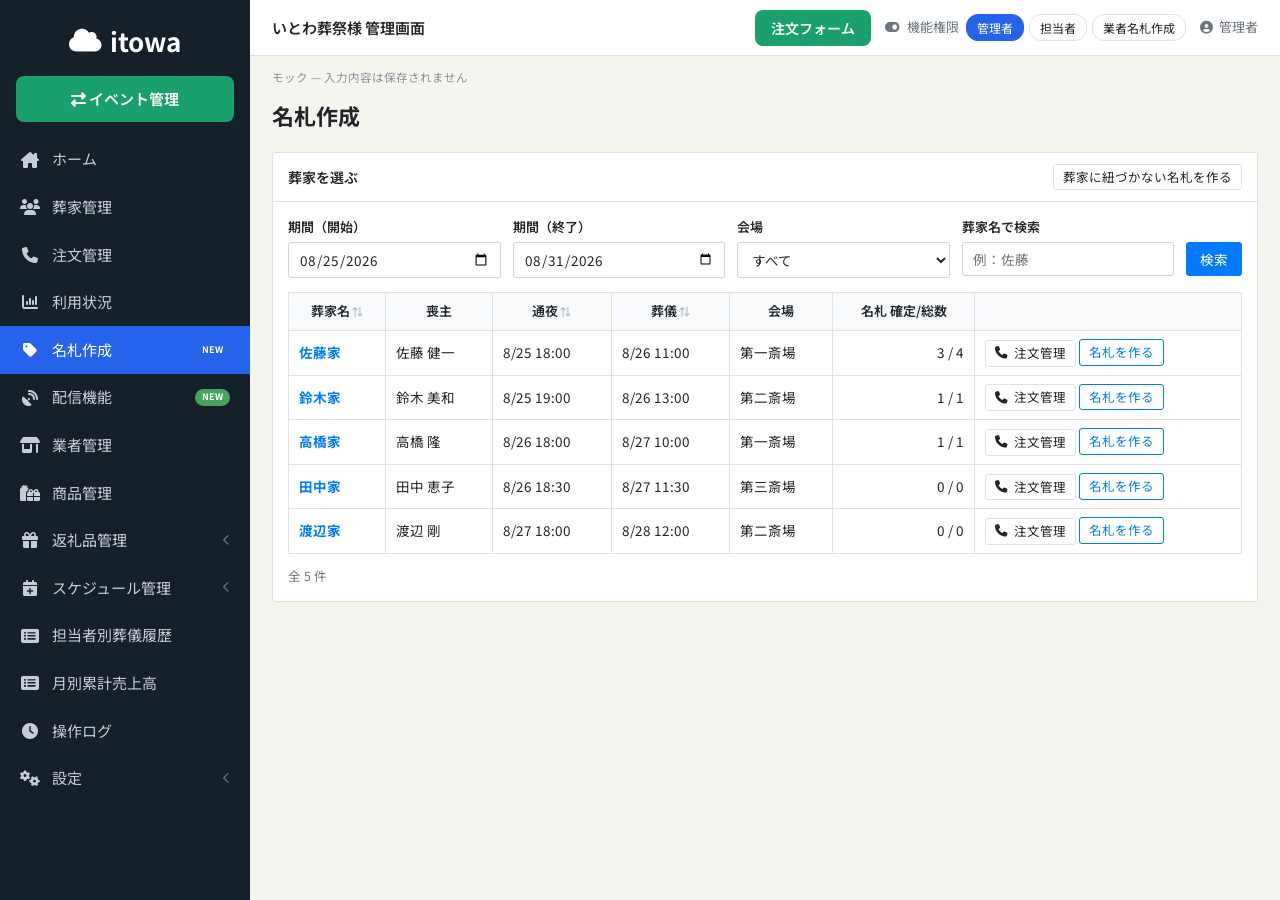
==== name-tag.html @ ecf149ed "Add files via upload" ====
<!DOCTYPE html>
<meta charset="utf-8">
<meta name="viewport" content="width=device-width, initial-scale=1">
<title>名札作成メニュー モック</title>
<link href="https://cdnjs.cloudflare.com/ajax/libs/font-awesome/6.5.1/css/all.min.css" rel="stylesheet">
<link href="https://fonts.googleapis.com/css2?family=Noto+Sans+JP:wght@400;500;700&family=Yuji+Syuku&display=swap" rel="stylesheet">
<style>
:root{--primary:#007bff;--success:#28a745;--danger:#dc3545;--warning:#ffc107;--info:#17a2b8;
 --secondary:#6c757d;--sidebar:#16202b;--sidebar-hover:#1c2836;--sidebar-active:#2563eb;
 --green:#1aa06d;--body-bg:#f6f4ef;
 --border:#dee2e6;--muted:#6c757d;--text:#212529}
*{box-sizing:border-box} html,body{margin:0;padding:0}
body{background:var(--body-bg);color:var(--text);font-size:14px;line-height:1.6;
 font-family:"Noto Sans JP","Hiragino Sans",system-ui,sans-serif;
 -webkit-font-smoothing:antialiased}
a{color:var(--primary);text-decoration:none} a:hover{text-decoration:underline}

#sidebar{position:fixed;left:0;top:0;bottom:0;width:250px;background:var(--sidebar);color:#c7cdd6;overflow-y:auto;z-index:30}
#sidebar .brand{display:flex;align-items:center;justify-content:center;gap:8px;color:#fff;font-size:26px;font-weight:700;padding:20px 0 14px}
#sidebar .evt{margin:0 16px 14px;background:var(--green);color:#fff;border-radius:8px;text-align:center;padding:11px 0;font-weight:600;font-size:15px}
#sidebar ul{list-style:none;margin:0;padding:0 0 24px}
#sidebar li>a{display:flex;align-items:center;gap:12px;padding:11px 20px;font-size:15px;cursor:pointer;color:#c7cdd6;text-decoration:none}
#sidebar li>a:hover{background:var(--sidebar-hover);color:#fff;text-decoration:none}
#sidebar li.active>a{background:var(--sidebar-active);color:#fff}
#sidebar .ico{width:20px;text-align:center;font-size:16px}
#sidebar .chev{margin-left:auto;opacity:.45;font-size:11px}
#sidebar .tag{margin-left:auto;font-size:9px;font-weight:700;background:#2563eb;color:#fff;border-radius:10px;padding:1px 7px}
#header{position:fixed;left:250px;right:0;top:0;height:56px;background:#fff;border-bottom:1px solid var(--border);
 display:flex;align-items:center;padding:0 22px;gap:14px;z-index:29}
#header .co{font-weight:600;font-size:15px} #header .spacer{flex:1 1 auto}
#header .btn-form{background:var(--green);color:#fff;border:none;border-radius:8px;padding:8px 16px;
 font-size:14px;font-weight:600;cursor:pointer;font-family:inherit}
#header .role{display:flex;align-items:center;gap:7px;font-size:13px;color:var(--muted)}
#header .pchip{font-size:12px;padding:3px 10px;border:1px solid var(--border);border-radius:12px;
 background:#fff;cursor:pointer;color:var(--text)}
#header .pchip.on{background:var(--sidebar-active);border-color:var(--sidebar-active);color:#fff}
#header .user{font-size:13px;color:var(--muted);display:flex;align-items:center;gap:6px}
#content-main{margin-left:250px;padding:76px 22px 60px}
h1.page{font-size:22px;font-weight:700;margin:0 0 18px}

.card{background:#fff;border:1px solid var(--border);border-radius:3px;margin-bottom:18px}
.card-header{padding:11px 15px;border-bottom:1px solid var(--border);font-weight:600;font-size:14px;display:flex;align-items:center;gap:10px}
.card-header .spacer,.card-footer .spacer,.toolbar .spacer{flex:1 1 auto}
.card-body{padding:15px} .card-footer{padding:11px 15px;border-top:1px solid var(--border);background:#fbfbfb;display:flex;align-items:center;gap:8px}
.btn{display:inline-flex;align-items:center;gap:6px;font-family:inherit;font-size:13.5px;padding:6px 13px;
 border:1px solid transparent;border-radius:3px;cursor:pointer;line-height:1.5;background:#fff;transition:.12s}
.btn:focus-visible{outline:2px solid #80bdff;outline-offset:1px}
.btn-primary{background:var(--primary);border-color:var(--primary);color:#fff}.btn-primary:hover{background:#0069d9}
.btn-success{background:var(--success);border-color:var(--success);color:#fff}.btn-success:hover{background:#218838}
.btn-secondary{background:var(--secondary);border-color:var(--secondary);color:#fff}
.btn-outline{background:#fff;border-color:var(--border);color:var(--text)}.btn-outline:hover{background:#f1f3f5}
.btn-outline-primary{background:#fff;border-color:var(--primary);color:var(--primary)}
.btn-outline-primary:hover{background:var(--primary);color:#fff}
.btn-sm{font-size:12.5px;padding:3px 9px} .btn:disabled{opacity:.5;cursor:not-allowed}
.form-group{margin-bottom:14px} .form-group>label{display:block;font-size:13px;font-weight:600;margin-bottom:4px}
.form-control,.custom-select{width:100%;font-family:inherit;font-size:13.5px;padding:6px 10px;border:1px solid #ced4da;border-radius:3px;background:#fff;color:var(--text)}
.form-control:focus,.custom-select:focus{outline:none;border-color:#80bdff;box-shadow:0 0 0 2px rgba(0,123,255,.18)}
.form-row{display:flex;gap:12px;flex-wrap:wrap}.form-row>*{flex:1 1 160px;min-width:0}
.help{font-size:12px;color:var(--muted);margin-top:3px}
table.table{width:100%;border-collapse:collapse;font-size:13.5px;background:#fff}
table.table th,table.table td{padding:8px 10px;border:1px solid var(--border);vertical-align:middle}
table.table thead th{background:#f8f9fa;font-weight:600;white-space:nowrap;font-size:13px}
table.table tbody tr:hover{background:#f8fbff} table.table td.num{text-align:right;font-variant-numeric:tabular-nums}
.sortable{cursor:pointer;user-select:none}.sortable::after{content:" ⇅";color:#adb5bd;font-size:11px}
.badge{display:inline-block;font-size:11.5px;padding:2px 7px;border-radius:3px;font-weight:600;white-space:nowrap}
.b-primary{background:#cfe2ff;color:#084298}.b-success{background:#d4edda;color:#155724}
.b-secondary{background:#e2e3e5;color:#41464b}.b-warning{background:#fff3cd;color:#856404}
.b-info{background:#d1ecf1;color:#0c5460}
.alert{padding:10px 14px;border-radius:3px;font-size:13.5px;margin-bottom:14px}
.alert-info{background:#d1ecf1;border:1px solid #bee5eb;color:#0c5460}
.alert-warn{background:#fff3cd;border:1px solid #ffeeba;color:#856404}
.empty{padding:44px 20px;text-align:center;color:var(--muted);font-size:13.5px}
.toolbar{display:flex;align-items:center;gap:8px;flex-wrap:wrap;margin-top:12px}
.muted{color:var(--muted)}.small{font-size:12.5px}.nowrap{white-space:nowrap}
.tiles{display:flex;gap:14px;flex-wrap:wrap;margin-bottom:18px}
.tile{flex:1 1 170px;background:#fff;border:1px solid var(--border);border-radius:3px;padding:14px 16px}
.tile .k{font-size:12px;color:var(--muted)}
.tile .v{font-size:26px;font-weight:600;font-variant-numeric:tabular-nums;line-height:1.3}
.tile .v small{font-size:13px;font-weight:400;color:var(--muted);margin-left:3px}
.tile.accent{border-left:3px solid var(--primary)}
.tabs{display:flex;gap:2px;border-bottom:1px solid var(--border);margin-bottom:16px}
.tabs button{font-family:inherit;font-size:13.5px;padding:8px 16px;border:1px solid transparent;border-bottom:none;
 background:none;cursor:pointer;color:var(--primary);border-radius:3px 3px 0 0}
.tabs button:hover{background:#eef1f4}
.tabs button.on{background:#fff;border-color:var(--border);color:var(--text);font-weight:600;margin-bottom:-1px;border-bottom:1px solid #fff}
.stepper{display:flex;gap:4px;margin-bottom:18px;flex-wrap:wrap}
.stepper .st{flex:1 1 130px;padding:8px 10px;background:#fff;border:1px solid var(--border);border-radius:3px;
 font-size:12.5px;color:var(--muted);display:flex;align-items:center;gap:7px}
.stepper .st .n{width:20px;height:20px;border-radius:50%;background:#e9ecef;color:var(--muted);
 display:flex;align-items:center;justify-content:center;font-size:11.5px;font-weight:600;flex:0 0 auto}
.stepper .st.on{border-color:var(--primary);color:var(--text);font-weight:600}
.stepper .st.on .n{background:var(--primary);color:#fff}
.stepper .st.done .n{background:var(--success);color:#fff}
.pgrid{display:grid;grid-template-columns:repeat(auto-fill,minmax(180px,1fr));gap:12px}
.pcard{border:1px solid var(--border);border-radius:3px;background:#fff;overflow:hidden;display:flex;flex-direction:column}
.pcard .thumb{height:92px;background:linear-gradient(135deg,#eef1f4,#e2e6ea);display:flex;align-items:center;justify-content:center;color:#adb5bd;font-size:12px}
.pcard .pb{padding:9px 11px;flex:1 1 auto;display:flex;flex-direction:column;gap:4px}
.pcard .nm{font-size:13.5px;font-weight:600;line-height:1.4}
.pcard .pr{font-size:13px;color:var(--muted);font-variant-numeric:tabular-nums}
.pcard .act{padding:0 11px 11px;display:flex;align-items:center;gap:6px}
.qty{width:58px;text-align:center;font-family:inherit;font-size:13px;padding:4px 6px;border:1px solid #ced4da;border-radius:3px}
.pills{display:flex;gap:6px;flex-wrap:wrap;margin-bottom:13px}
.pill{font-family:inherit;font-size:12.5px;padding:4px 12px;border:1px solid var(--border);background:#fff;border-radius:14px;cursor:pointer}
.pill.on{background:var(--primary);border-color:var(--primary);color:#fff}
.split{display:flex;gap:18px;align-items:flex-start;flex-wrap:wrap}
.split .l{flex:1 1 420px;min-width:320px} .split .r{flex:0 0 300px;position:sticky;top:76px}
@media(max-width:940px){.split .r{position:static;flex:1 1 100%}}

/* ===== 名札（注文管理モックから移植） ===== */
.fuda{background:#EDE2CE;border:1px solid #C9B896;display:flex;flex-direction:column;align-items:center;
 font-family:"Yuji Syuku","Yu Mincho","Hiragino Mincho ProN","Noto Serif JP",serif;flex-shrink:0;position:relative;
 background-image:repeating-linear-gradient(90deg,rgba(160,130,90,.10) 0 1px,rgba(160,130,90,0) 1px 5px,
 rgba(160,130,90,.05) 5px 6px,rgba(160,130,90,0) 6px 13px);box-shadow:0 2px 8px rgba(0,0,0,.12)}
.fuda-hd{display:flex;color:#1a1a1a}
.fuda-body{display:flex;flex-direction:column;align-items:center;justify-content:flex-start;flex:1;color:#1a1a1a}
.fuda-row{display:flex;flex-direction:row-reverse;align-items:flex-start;justify-content:center}
.fuda-col{display:flex;flex-direction:column;align-items:center}
.fuda-col.bump{outline:1.5px solid var(--danger);outline-offset:2px}
.fuda-area{position:absolute;outline:1px dashed rgba(0,123,255,.4);pointer-events:none}
.fuda-ft{position:absolute;left:0;width:100%;text-align:center;color:#6b5b45}

.lblock{border:1px solid var(--border);border-left:4px solid var(--primary);border-radius:3px;margin-bottom:10px;background:#fff}
.lblock .lh{padding:9px 12px;border-bottom:1px solid var(--border);display:flex;align-items:center;gap:9px;font-weight:600;font-size:13.5px}
.subbox{border:1px solid #eef0f3;border-radius:3px;padding:9px;margin-bottom:9px;background:#fcfcfd}
.subbox .cap{font-size:11px;color:var(--muted);margin-bottom:5px}
.chips{display:flex;gap:5px;flex-wrap:wrap;margin-bottom:7px}
.chip{font-family:inherit;font-size:12px;padding:2px 9px;border:1px solid var(--border);background:#f8f9fa;border-radius:12px;cursor:pointer}
.chip:hover{background:#e9ecef} .chip.on{background:var(--primary);border-color:var(--primary);color:#fff}
.cbline{font-size:12.5px;display:flex;gap:6px;align-items:center;margin-bottom:7px;cursor:pointer}
.fld{margin-bottom:7px} .fld>label{display:block;font-size:12px;font-weight:600;color:#374151;margin-bottom:3px}
.pvline{background:#f8f9fa;border:1px solid var(--border);border-radius:3px;padding:7px 10px;font-size:12.5px;margin-top:6px}

.tune{border:1px solid var(--border);border-radius:3px;background:#fff;margin-top:12px}
.tune .th{padding:9px 13px;border-bottom:1px solid var(--border);font-weight:600;font-size:13.5px;display:flex;align-items:center;gap:9px}
.tune .tb{padding:12px 13px}
.slrow{margin-bottom:11px}
.slh{display:flex;align-items:baseline;gap:8px;font-size:12.5px;margin-bottom:2px}
.slh .kk{font-size:11px;background:#e9ecef;color:var(--muted);padding:1px 6px;border-radius:2px;flex:0 0 auto}
.slh .lab{flex:1 1 auto;overflow:hidden;text-overflow:ellipsis;white-space:nowrap}
.slh .mm{font-variant-numeric:tabular-nums;color:var(--muted);font-size:12px;flex:0 0 auto}
.slh .val{background:#cfe2ff;color:#084298;padding:1px 7px;border-radius:2px;font-size:12px;min-width:32px;
 text-align:center;font-variant-numeric:tabular-nums;flex:0 0 auto}
.slh .val.z{background:#e9ecef;color:var(--muted)}
input[type=range]{width:100%;accent-color:var(--primary);margin:0}
.flist{border:1px solid var(--border);border-radius:3px}
.frow{display:flex;align-items:center;gap:11px;padding:10px 13px;border-bottom:1px solid var(--border);font-size:13.5px}
.frow:last-child{border-bottom:none}
.frow .fn{flex:1 1 auto;min-width:0;overflow:hidden;text-overflow:ellipsis;white-space:nowrap}
.frow .mono{font-family:monospace;font-size:12.5px}
.drop{border:2px dashed #ced4da;border-radius:4px;padding:30px 20px;text-align:center;background:#fafbfc;color:var(--muted);font-size:13.5px}
.bar{height:7px;background:#e9ecef;border-radius:4px;overflow:hidden;display:flex}.bar i{display:block;height:100%}

/* ===== 外字検索モーダル ===== */
#modal{position:fixed;inset:0;background:rgba(0,0,0,.45);z-index:60;display:none;align-items:flex-start;justify-content:center;padding:40px 16px;overflow-y:auto}
#modal.on{display:flex}
.mbox{background:#fff;border-radius:4px;width:100%;max-width:760px;box-shadow:0 6px 30px rgba(0,0,0,.3)}
.mhead{padding:13px 16px;border-bottom:1px solid var(--border);display:flex;align-items:center;gap:10px;font-weight:600}
.mbody{padding:16px} .mfoot{padding:12px 16px;border-top:1px solid var(--border);background:#fbfbfb;display:flex;gap:8px;align-items:center}
.gsteps{display:flex;gap:4px;margin-bottom:16px}
.gsteps div{flex:1;padding:6px 9px;border:1px solid var(--border);border-radius:3px;font-size:12px;color:var(--muted);text-align:center}
.gsteps div.on{border-color:var(--primary);color:var(--text);font-weight:600;background:#f0f7ff}
.parents{display:flex;gap:7px;flex-wrap:wrap;margin-top:9px}
.pbtn{font-family:"游明朝","Yu Mincho",serif;font-size:24px;width:52px;height:52px;border:1px solid var(--border);
 background:#fff;border-radius:3px;cursor:pointer;line-height:1}
.pbtn:hover{border-color:var(--primary);background:#f0f7ff}
.ggrid{display:grid;grid-template-columns:repeat(auto-fill,minmax(140px,1fr));gap:10px}
.gcard{border:1px solid var(--border);border-radius:3px;background:#fff;cursor:pointer;overflow:hidden;text-align:center}
.gcard:hover{border-color:var(--primary)} .gcard.on{border-color:var(--primary);box-shadow:0 0 0 2px rgba(0,123,255,.25)}
.gcard .gg{font-family:"游明朝","Yu Mincho","Hiragino Mincho ProN",serif;font-size:52px;line-height:1;
 padding:16px 0 10px;color:#1a1a1a;background:#fcfbf8}
.gcard .ph{display:inline-flex;align-items:center;justify-content:center;width:56px;height:56px;margin:14px 0 8px;
 border:1px dashed #adb5bd;border-radius:3px;color:#adb5bd;font-size:10px;font-family:monospace}
.gcard .gm{font-family:monospace;font-size:11px;color:var(--muted);padding:0 6px 4px}
.gcard .gs{padding:0 6px 9px}
.gcard .gn{font-size:11px;color:var(--muted);padding:0 6px 8px;line-height:1.4}
.cmp{display:flex;gap:16px;align-items:center;flex-wrap:wrap}
.cmp .box{border:1px solid var(--border);border-radius:3px;padding:12px 16px;text-align:center;min-width:120px}
.cmp .box .lb{font-size:11px;color:var(--muted);margin-bottom:5px}
.cmp .box .g{font-size:46px;line-height:1;font-family:"游明朝","Yu Mincho",serif}
.cmp .box .g.kai{font-family:"Yuji Syuku","游明朝",serif}
.cmp .arw{color:var(--muted);font-size:20px}
</style>

<div id="sidebar">
  <div class="brand"><i class="fas fa-cloud"></i> itowa</div>
  <div class="evt"><i class="fas fa-exchange-alt me-1"></i> イベント管理</div>
  <ul id="menu"></ul>
</div>

<div id="header">
  <span class="co">いとわ葬祭様 管理画面</span>
  <span class="spacer"></span>
  <button class="btn-form" onclick="alert('注文フォーム：故人名の検索ページへ遷移します。')">注文フォーム</button>
  <span class="role"><i class="fas fa-toggle-on"></i> 機能権限
    <span id="permBar" style="display:flex;gap:5px"></span></span>
  <span class="user"><i class="fas fa-user-circle"></i> <span id="hdUser">管理者</span></span>
</div>

<div id="content-main">
  <div style="font-size:11.5px;color:#8a8f97;margin:-8px 0 12px">モック — 入力内容は保存されません</div>
  <div id="content"></div></div>

<div id="modal"><div class="mbox" id="mbox"></div></div>

<script>
/* ============ マスタ ============ */
/* 上限サイズは名札フォーマットごと・フィールドごとに持つ（mm）。
   F1 は 2026-08-25 に比較ツールで確定した値。F2/F3 は F1 からの縦横比按分（仮）。 */
const FORMATS={
 F1:{id:'F1',name:'供花札 大',hd:'御供',call:'50×20',W:195,H:495,top:38,bottom:26,side:18,
     maxNames:8,maxCorps:3,ft:'サンプル葬祭',
     cap:{na:70,co:34,ti:26,cn:62,rel:14,hd:27}, lh:1.15, sx:1.00, valign:'top'},
 F2:{id:'F2',name:'供花札 中',hd:'御供',call:'45×15',W:150,H:445,top:34,bottom:22,side:15,
     maxNames:6,maxCorps:2,ft:'サンプル葬祭',
     cap:{na:63,co:31,ti:23,cn:56,rel:13,hd:24}, lh:1.15, sx:1.00, valign:'top'},
 F3:{id:'F3',name:'供物札',  hd:'御供物',call:'39×13',W:130,H:385,top:30,bottom:20,side:13,
     maxNames:6,maxCorps:2,ft:'',
     cap:{na:54,co:26,ti:20,cn:48,rel:11,hd:21}, lh:1.15, sx:1.00, valign:'top'},
};
/* 出荷時の既定値。設定画面から戻せるように控えておく */
const FORMAT_DEFAULTS=JSON.parse(JSON.stringify(FORMATS));

const ITEMS=[
 {id:'I1',name:'供花 スタンド一段',cat:'供花・供物',price:16500,fmt:'F1'},
 {id:'I2',name:'供花 スタンド二段',cat:'供花・供物',price:27500,fmt:'F1'},
 {id:'I3',name:'籠花 大',cat:'供花・供物',price:13200,fmt:'F2'},
 {id:'I4',name:'籠花 小',cat:'供花・供物',price:8800,fmt:'F2'},
 {id:'I5',name:'果物籠',cat:'供花・供物',price:11000,fmt:'F3'},
 {id:'I6',name:'線香セット',cat:'供花・供物',price:5500,fmt:'F3'},
 {id:'I7',name:'弔電',cat:'弔電',price:2200,fmt:null},
];
/* --- 注文管理モックから移植した定数 --- */
const CORP_TYPES=['株式会社','有限会社','合資会社','合名会社','（記載なし）'];
const QUICK=['子供一同','孫一同','親族一同','兄弟一同','姉妹一同','友人一同','家一同'];
const CORP_QUICK=['有志一同','社員一同','部一同','一同'];
const TITLE_QUICK=['代表取締役社長','代表取締役','会長','社長','専務取締役','常務取締役','取締役','執行役員','代表'];
/* カウント対象外の定型語（R4で確定） */
const EXCLUDE=['子供一同','孫一同','親族一同','兄弟一同','姉妹一同','友人一同'];
const GAIJI=['髙','﨑','栁','德','濵','邉','邊','齋','𠮷'];

/* 親字 → 子（異体字）の一覧。MJ縮退マップの逆引きで機械生成できる想定。
   in:1 = 楷書MCBK1（Adobe-Japan1-3）に収録済み → 生成不要
   in:0 = 未収録 → IPAmjの字形を参照してAIが楷書で生成
   ph:1 = このモックでは字形を表示できないもの（実画面ではIPAmjの字形画像が入る） */
const GAIJI_TREE={
 '高':[{c:'高',mj:'MJ028903',in:1,n:'標準字体'},
      {c:'髙',mj:'MJ028927',in:1,n:'はしごだか'},
      {c:'',mj:'MJ028931',in:0,ph:1,n:'口の下が長い形'}],
 '崎':[{c:'崎',mj:'MJ008967',in:1,n:'標準字体'},
      {c:'﨑',mj:'MJ008969',in:1,n:'たつさき'},
      {c:'嵜',mj:'MJ008971',in:1,n:'山が上'},
      {c:'',mj:'MJ008973',in:0,ph:1,n:'大が立の形'}],
 '辺':[{c:'辺',mj:'MJ025760',in:1,n:'標準字体'},
      {c:'邊',mj:'MJ039469',in:1,n:'旧字'},
      {c:'邉',mj:'MJ039472',in:1,n:'旧字（異体）'},
      {c:'',mj:'MJ039475',in:0,ph:1,n:'鼻の下が方'},
      {c:'',mj:'MJ039481',in:0,ph:1,n:'自の下が刀'},
      {c:'',mj:'MJ039488',in:0,ph:1,n:'点の有無違い'}],
 '柳':[{c:'柳',mj:'MJ014806',in:1,n:'標準字体'},
      {c:'栁',mj:'MJ014809',in:1,n:'卯が異体'},
      {c:'桺',mj:'MJ014811',in:0,n:'木へん異体'}],
 '徳':[{c:'徳',mj:'MJ011176',in:1,n:'標準字体'},
      {c:'德',mj:'MJ011179',in:1,n:'旧字（心の上に一）'}],
 '浜':[{c:'浜',mj:'MJ016885',in:1,n:'標準字体'},
      {c:'濱',mj:'MJ016889',in:1,n:'旧字'},
      {c:'濵',mj:'MJ016891',in:1,n:'旧字（異体）'}],
 '斉':[{c:'斉',mj:'MJ010045',in:1,n:'標準字体'},
      {c:'齊',mj:'MJ061105',in:1,n:'旧字'},
      {c:'齋',mj:'MJ061107',in:1,n:'いつきのさい'},
      {c:'斎',mj:'MJ010047',in:1,n:'常用字体'}],
 '吉':[{c:'吉',mj:'MJ006177',in:1,n:'標準字体'},
      {c:'𠮷',mj:'MJ006180',in:0,n:'つちよし'}],
};
const PARENT_SAMPLES=Object.keys(GAIJI_TREE);


const FUNERALS=[
 {id:'f1',name:'佐藤家',tsuya:'8/25 18:00',sogi:'8/26 11:00',hall:'第一斎場',moshu:'佐藤 健一'},
 {id:'f2',name:'鈴木家',tsuya:'8/25 19:00',sogi:'8/26 13:00',hall:'第二斎場',moshu:'鈴木 美和'},
 {id:'f3',name:'高橋家',tsuya:'8/26 18:00',sogi:'8/27 10:00',hall:'第一斎場',moshu:'高橋 隆'},
 {id:'f4',name:'田中家',tsuya:'8/26 18:30',sogi:'8/27 11:30',hall:'第三斎場',moshu:'田中 恵子'},
 {id:'f5',name:'渡辺家',tsuya:'8/27 18:00',sogi:'8/28 12:00',hall:'第二斎場',moshu:'渡辺 剛'},
];

/* ============ 名札モデル（移植） ============ */
let LID=0;
function emptyLabel(){return{kind:'individual',withRelation:false,
 names:[{relation:'',name:'',isCouple:false}],
 corps:[{type:'株式会社',company:'',title:'代表取締役',name:''}],note:''};}
const mkLabel=o=>Object.assign({id:'L'+(++LID),funeralId:null,formatId:'F1',itemName:'',
 status:'draft',src:'manual',adj:{}}, emptyLabel(), o);

let LABELS=[
 mkLabel({funeralId:'f1',formatId:'F1',itemName:'供花 スタンド一段',kind:'corporate',status:'fixed',src:'web',
   corps:[{type:'株式会社',company:'サンプル商事',title:'代表取締役',name:'青木 一郎'}]}),
 mkLabel({funeralId:'f1',formatId:'F1',itemName:'供花 スタンド一段',status:'fixed',src:'web',
   names:[{relation:'',name:'佐藤 一郎',isCouple:false},{relation:'',name:'佐藤 花子',isCouple:false}]}),
 mkLabel({funeralId:'f1',formatId:'F2',itemName:'籠花 大',status:'fixed',src:'order',
   names:[{relation:'',name:'子供一同',isCouple:false}]}),
 mkLabel({funeralId:'f1',formatId:'F3',itemName:'果物籠',kind:'corporate',status:'draft',src:'manual',
   corps:[{type:'株式会社',company:'みどり建設',title:'取締役',name:'緑川 修'}]}),
 mkLabel({funeralId:'f2',formatId:'F1',itemName:'供花 スタンド二段',status:'fixed',src:'web',
   names:[{relation:'',name:'鈴木 太郎',isCouple:false}]}),
 mkLabel({funeralId:'f3',formatId:'F1',itemName:'供花 スタンド一段',status:'fixed',src:'order',
   names:[{relation:'',name:'孫一同',isCouple:false}]}),
];

/* ============ 共通 ============ */
const $=s=>document.querySelector(s);
const esc=x=>String(x??'').replace(/&/g,'&amp;').replace(/"/g,'&quot;').replace(/</g,'&lt;').replace(/>/g,'&gt;');
const fn=id=>FUNERALS.find(f=>f.id===id);
const fmt=id=>FORMATS[id];
const yen=n=>'¥'+n.toLocaleString();
const isVendor=()=>S.role==='vendor';
const clen=x=>Array.from(x||'').length;

/* --- 移植：姓の分割 --- */
function splitSurname(nm){const g=Array.from(nm);const i=g.findIndex(c=>c===' '||c==='　');
 if(i>0)return[i,g.slice(0,i).join(''),g.slice(i+1).join('')];return[0,'',nm];}

function labelFilled(l){return l.kind==='individual'
 ? l.names.some(n=>n.name.trim())
 : l.corps.some(c=>c.company.trim()||c.name.trim());}

function composeLabel(l){
 if(l.kind==='individual'){const p=[];l.names.forEach(n=>{if(n.name.trim())
   p.push((l.withRelation&&n.relation.trim()?n.relation.trim()+' ':'')+n.name.trim());});return p.join('／');}
 const p=[];l.corps.forEach(c=>{const t=c.type==='（記載なし）'?'':c.type;
  const s=[t+c.company.trim(),c.title.trim(),c.name.trim()].filter(Boolean).join(' ');if(s.trim())p.push(s);});
 return p.join('／');}

function labelTexts(l){
 if(l.kind==='individual')return l.names.map(n=>n.name.trim()).filter(Boolean);
 return l.corps.flatMap(c=>[c.company.trim(),c.name.trim()]).filter(Boolean);}
const isExcluded=l=>{const t=labelTexts(l);return t.length>0&&t.every(x=>EXCLUDE.includes(x));};
const countable=l=>l.status==='fixed'&&labelFilled(l)&&!isExcluded(l);
const SRC={web:['Web注文','b-primary'],order:['注文管理','b-info'],manual:['手動','b-secondary'],csv:['一括取込','b-warning']};

/* ============ 名札レンダリング（注文管理モックから移植 ＋ 行ごと微調整） ============ */
const LH=1.15;                 /* 既定。実際は各フォーマットの lh を使う */
const GIN=.16, GOUT=.46;       /* 列間（同じ差出人の中／連名どうし） */
const chars=t=>(t||'').replace(/\s/g,'').length;
/* 高さの計算用。空白は半分の高さを取るので 0.5 と数える（描画側と合わせる） */
const ulen=t=>[...(t||'')].reduce((a,c)=>a+(/\s/.test(c)?0.5:1),0);
const W=(l,k)=>1+0.05*(l.adj[k]||0);   /* 行ごとの相対比率 */

function buildSpecs(l){
 const C=fmt(l.formatId).cap;
 const specs=[];
 if(l.kind==='individual'){
  const es=[];
  l.names.forEach((n,i)=>{const nm=(n.name||'').trim();if(!nm)return;
   const r=n.isCouple?[0,'',nm]:splitSurname(nm);
   es.push({i,relation:l.withRelation?(n.relation||'').trim():'',slen:r[0],sur:r[1],giv:r[2]});});
  const ws=es.filter(e=>e.slen>0);
  const maxlen=ws.length?Math.max(...ws.map(e=>e.slen)):0;
  es.forEach(e=>{
   let head=e.sur,tail=e.giv,gap=0;
   if(e.slen>0)gap=0.5+(maxlen-e.slen);
   else if(maxlen>0){head='';gap=maxlen+0.5;}
   /* 比率は「氏名の上限」を1としたときの相対値。上限どうしの比がそのまま初期比率になる。 */
   const rn=1*W(l,'n'+e.i), rr=(C.rel/C.na)*W(l,'r'+e.i);
   const relu=l.withRelation?(e.relation?ulen(e.relation)*rr+0.3:rr+0.3):0;
   specs.push({t:'name',key:'n'+e.i,relation:e.relation,rr,head,gap,tail,rn,
     cap:C.na, capRel:C.rel,
     units:relu+(ulen(head)+gap+ulen(tail))*rn});
  });
 }else{
  l.corps.forEach((c,ci)=>{
   const type=c.type==='（記載なし）'?'':c.type;
   const org=(type+(c.company||'')).trim(), title=(c.title||'').trim(), name=(c.name||'').trim();
   if(!org&&!name)return;
   const ro=(C.co/C.cn)*W(l,'o'+ci), rt=(C.ti/C.cn)*W(l,'t'+ci), rn=1*W(l,'c'+ci);
   if(org)specs.push({t:'org',key:'o'+ci,text:org,ro,cap:C.co,units:ulen(org)*ro});
   if(name||title)specs.push({t:'cname',key:'c'+ci,tkey:'t'+ci,title,name,rt,rn,
     cap:C.cn,capTi:C.ti,units:(title?ulen(title)*rt+0.3:0)+ulen(name)*rn});
  });
 }
 return specs;
}

function fudaGeom(l){
 const M=fmt(l.formatId), C=M.cap, LHx=M.lh, SX=M.sx;
 const hdH=C.hd*chars(M.hd)*1.12;
 const bodyTop=M.top+hdH+M.H*0.025;
 /* 下部の表記がある場合は、その帯を本文領域から除く */
 const ftBand=M.ft?M.H*0.022*1.45:0;
 const bodyH=M.H-bodyTop-M.bottom-ftBand;
 const innerW=M.W-M.side*2;
 const specs=buildSpecs(l);
 let rows;
 if(!specs.length)rows=[];
 else if(l.kind==='individual'&&specs.length>4){const t=Math.ceil(specs.length/2);rows=[specs.slice(0,t),specs.slice(t)];}
 else rows=[specs];
 const numRows=Math.max(1,rows.length);
 const maxUnits=Math.max(1,...specs.map(s=>s.units));
 const maxCols=Math.max(1,...rows.map(r=>r.length));
 const fitH=bodyH*0.94/(numRows*maxUnits*LHx);
 const fitW=innerW/(maxCols*1.35*SX);
 /* 行ごとの上限。ある行が上限に達したら全体をそこで止める。 */
 const capK=Math.min(...specs.map(s=>{
   const w = s.t==='org'?s.ro : s.rn;
   return s.cap/(w||1);
 }),Infinity);
 const NF=Math.max(3,Math.min(fitH,fitW,capK||99));
 const usedH=numRows*maxUnits*NF*LHx+M.H*0.03*(numRows-1);
 const slack=Math.max(0,bodyH-usedH);
 const offset=M.valign==='middle'?slack/2:(M.valign==='optical'?slack*0.38:0);
 return{M,hdMM:C.hd,bodyTop,bodyH,innerW,specs,rows,NF,LH:LHx,SX,usedH,slack,offset,ftBand};
}

function fudaHtml(l,pxH,showArea,bump,opts){
 opts=opts||{};
 const g=fudaGeom(l),M=g.M;
 const MM=opts.unit==='mm';
 const SC=MM?1:pxH/M.H, NF=g.NF*SC, LHx=g.LH, SX=g.SX;
 const U=v=>(v*SC).toFixed(2)+(MM?'mm':'px');
 const PW=MM?M.W+'mm':(M.W*SC)+'px', PH=MM?M.H+'mm':pxH+'px';
 const plain=opts.plain
   ?'background:#fff;background-image:none;border:none;box-shadow:none;'
   :'';
 const area=(showArea&&!opts.plain)?`<div class="fuda-area" style="left:${U(M.side)};top:${U(M.top)};
   width:${U(M.W-M.side*2)};height:${U(M.H-M.top-M.bottom)}"></div>`:'';
 const ft=M.ft?`<div class="fuda-ft" style="bottom:${U(M.bottom+M.H*0.004)};font-size:${U(M.H*0.022)}">${esc(M.ft)}</div>`:'';
 const head=`<div class="fuda-hd" style="margin-top:${U(M.top)};font-size:${U(g.hdMM)};
   writing-mode:vertical-rl;text-orientation:upright;line-height:1.12">${esc(M.hd)}</div>`;
 const shell=inner=>`<div class="fuda" style="${plain}width:${PW};height:${PH}">${area}${head}
   <div class="fuda-body" style="margin-top:${U(M.H*0.025+g.offset)};gap:${U(M.H*0.03)}">${inner}</div>${ft}</div>`;
 if(!g.specs.length)return shell(`<div class="fuda-row"><div class="fuda-col"
   style="color:#a99b84;font-size:${U(M.W*0.07)};font-family:inherit">名義未入力</div></div>`);

 const gl=(t,size)=>Array.from(t||'').map(ch=>(ch===' '||ch==='　')
   ?`<span style="display:block;height:${U(size*0.5/SC)}"></span>`
   :`<span style="display:block;font-size:${U(size/SC)};line-height:${LHx};transform:scaleX(${SX})">${esc(ch)}</span>`).join('');
 const sp=v=>v>0?`<span style="display:block;height:${U(v/SC)}"></span>`:'';

 const col=s=>{
  const on=bump&&bump.has(s.key)?' bump':'';
  if(s.t==='org')return `<div class="fuda-col${on}">${gl(s.text,NF*s.ro)}</div>`;
  if(s.t==='cname'){let inner='';
   if(s.title)inner+=gl(s.title,NF*s.rt)+sp(NF*0.3);
   inner+=gl(s.name,NF*s.rn);
   const on2=bump&&(bump.has(s.key)||bump.has(s.tkey))?' bump':'';
   return `<div class="fuda-col${on2}">${inner}</div>`;}
  let inner='';
  if(l.kind==='individual'&&l.withRelation)
   inner+=s.relation?gl(s.relation,NF*s.rr)+sp(NF*0.3):sp(NF*s.rr*LHx+NF*0.3);
  if(s.head)inner+=gl(s.head,NF*s.rn);
  if(s.gapU>0)inner+=sp(s.gapU*NF*s.rn*LHx);
  inner+=gl(s.tail,NF*s.rn);
  return `<div class="fuda-col${on}">${inner}</div>`;
 };
 return shell(g.rows.map(r=>`<div class="fuda-row" style="gap:${U(M.W*0.06)}">${r.map(col).join('')}</div>`).join(''));
}

/* 印字領域に収まっているか（PoC の fit_report と同じ計算） */
function fitCheck(l){
 const g=fudaGeom(l),M=g.M;
 const end=g.bodyTop+g.offset+g.usedH, lim=M.H-M.bottom-g.ftBand;
 return {end,lim,ok:end<=lim+0.01,nf:g.NF,use:g.usedH/g.bodyH,slack:g.slack};
}

/* ============ 状態 ============ */
const S={screen:'s1',role:'manager',funeralId:null,cart:[],editId:null,standalone:null,
 csvStep:1,csvRows:[],csvEditId:0,tuneOpen:false,cat:'すべて',sel:new Set(),mfid:'F1'};

/* ============ メニュー ============ */
const OM='index.html';   /* 注文管理モック */
const MENU=[
 {t:'ホーム',           icon:'fa-house-chimney', href:OM,             staff:1},
 {t:'葬家管理',         icon:'fa-users',         href:OM+'#funerals', staff:1},
 {t:'注文管理',         icon:'fa-phone',         href:OM+'#list',     staff:1},
 {t:'利用状況',         icon:'fa-chart-column',  staff:1, vendor:1, screens:['s9']},
 {t:'名札作成',         icon:'fa-tag',           staff:1, vendor:1, tag:'NEW',
   screens:['s1','s2','s3','s4','s6','s7','s8']},
 {t:'配信機能',         icon:'fa-satellite-dish',href:OM+'#haishin',  staff:1, tag:'NEW', tagbg:'#46a45f'},
 {t:'業者管理',         icon:'fa-store-alt'},
 {t:'商品管理',         icon:'fa-gifts'},
 {t:'返礼品管理',       icon:'fa-gift',          chev:1},
 {t:'スケジュール管理', icon:'fa-calendar-plus', staff:1, chev:1},
 {t:'担当者別葬儀履歴', icon:'fa-list-alt',      staff:1},
 {t:'月別累計売上高',   icon:'fa-list-alt',      staff:1},
 {t:'操作ログ',         icon:'fa-clock'},
 {t:'設定',             icon:'fa-cogs',          chev:1},
];
const ROLES=[['manager','管理者'],['staff','担当者'],['vendor','業者名札作成']];

function renderMenu(){
 const cur=MENU.find(m=>m.screens&&m.screens.includes(S.screen));
 $('#menu').innerHTML=MENU.filter(m=>isVendor()?m.vendor:(S.role==='staff'?m.staff:true)).map(m=>{
  const on=cur&&cur.t===m.t;
  const tag=m.tag?`<span class="tag" ${m.tagbg?`style="background:${m.tagbg}"`:''}>${m.tag}</span>`:'';
  const chev=m.chev?'<i class="fas fa-chevron-left chev"></i>':'';
  if(m.href) return `<li><a href="${m.href}"><span class="ico"><i class="fas ${m.icon}"></i></span>${esc(m.t)}${tag}${chev}</a></li>`;
  if(m.screens) return `<li class="${on?'active':''}"><a href="#" onclick="go('${m.screens[0]}');return false">`
    +`<span class="ico"><i class="fas ${m.icon}"></i></span>${esc(m.t)}${tag}${chev}</a></li>`;
  return `<li><a href="#" onclick="return false"><span class="ico"><i class="fas ${m.icon}"></i></span>${esc(m.t)}${tag}${chev}</a></li>`;
 }).join('');
 $('#permBar').innerHTML=ROLES.map(([v,t])=>
  `<span class="pchip ${S.role===v?'on':''}" onclick="setRole('${v}')">${t}</span>`).join('');
 $('#hdUser').textContent=isVendor()?'取引業者':(S.role==='staff'?'担当者':'管理者');
}
function setRole(v){
 S.role=v;
 if(isVendor()&&!['s1','s2','s3','s4','s6','s7','s8','s9'].includes(S.screen))S.screen='s1';
 render();
}
function go(s,o){if(o)Object.assign(S,o);S.screen=s;S.tuneOpen=false;render();window.scrollTo(0,0);}
function render(){renderMenu();$('#content').innerHTML=SCREENS[S.screen]();}
/* 注文管理から渡された葬家を受け取る。#f=... が付いていればその葬家を開く */
function omLink(fid){
 const f=fn(fid);
 if(f&&f.omId) return OM+'#orders='+f.omId.replace('om','');
 return OM+'#list';
}
(function(){
 const h=location.hash||'';
 if(h.startsWith('#f=')){
  const q=new URLSearchParams(decodeURIComponent(h.slice(3)));
  const id=q.get('id')||('om'+Date.now());
  let f=FUNERALS.find(x=>x.id===id);
  if(!f){ f={id,name:q.get('name')||'（葬家）',tsuya:q.get('tsuya')||'',sogi:q.get('sogi')||'',
             hall:q.get('hall')||'',moshu:q.get('moshu')||'',omId:id};
          FUNERALS.unshift(f); }
  else { f.omId=id; }
  S.funeralId=f.id; S.screen='s2';
 } else if(h==='#usage'){ S.screen='s9'; }
})();

const progress=fid=>{const ls=LABELS.filter(l=>l.funeralId===fid);
 return{all:ls.length,fixed:ls.filter(l=>l.status==='fixed').length};};

/* ============ 画面 ============ */
const SCREENS={

s1(){
 const rows=FUNERALS.map(f=>{const p=progress(f.id);return `<tr>
  <td><a href="#" onclick="go('s2',{funeralId:'${f.id}'});return false"><b>${esc(f.name)}</b></a>
   ${f.omId?' <span class="badge b-info">注文管理から</span>':''}</td>
  ${isVendor()?'':`<td>${esc(f.moshu)}</td>`}
  <td class="nowrap">${esc(f.tsuya)}</td><td class="nowrap">${esc(f.sogi)}</td><td>${esc(f.hall)}</td>
  <td class="num">${p.fixed} / ${p.all}</td>
  <td class="nowrap">
   <a class="btn btn-outline btn-sm" href="${omLink(f.id)}"><i class="fas fa-phone"></i> 注文管理</a>
   <button class="btn btn-outline-primary btn-sm" onclick="go('s2',{funeralId:'${f.id}'})">名札を作る</button></td>
 </tr>`;}).join('');
 return `<h1 class="page">名札作成</h1>
 ${isVendor()?'<div class="alert alert-info">業者名札作成の権限でログインしています。名札に必要な情報だけが表示されます。</div>':''}
 <div class="card">
  <div class="card-header">葬家を選ぶ<span class="spacer"></span>
   <button class="btn btn-outline btn-sm" onclick="go('s8')">葬家に紐づかない名札を作る</button></div>
  <div class="card-body">
   <div class="form-row" style="margin-bottom:14px">
    <div class="form-group" style="margin:0"><label>期間（開始）</label><input type="date" class="form-control" value="2026-08-25"></div>
    <div class="form-group" style="margin:0"><label>期間（終了）</label><input type="date" class="form-control" value="2026-08-31"></div>
    <div class="form-group" style="margin:0"><label>会場</label><select class="custom-select">
     <option>すべて</option><option>第一斎場</option><option>第二斎場</option><option>第三斎場</option></select></div>
    <div class="form-group" style="margin:0"><label>葬家名で検索</label><input class="form-control" placeholder="例：佐藤"></div>
    <div class="form-group" style="margin:0;flex:0 0 auto"><label>&nbsp;</label><button class="btn btn-primary">検索</button></div>
   </div>
   <table class="table"><thead><tr><th class="sortable">葬家名</th>${isVendor()?'':'<th>喪主</th>'}
    <th class="sortable">通夜</th><th class="sortable">葬儀</th><th>会場</th>
    <th class="nowrap">名札 確定/総数</th><th></th></tr></thead><tbody>${rows}</tbody></table>
   <div class="toolbar"><span class="muted small">全 ${FUNERALS.length} 件</span></div>
  </div></div>`;
},

s2(){
 const f=fn(S.funeralId)||FUNERALS[0];
 const ls=LABELS.filter(l=>l.funeralId===f.id);
 const byFmt={};ls.forEach(l=>byFmt[l.formatId]=(byFmt[l.formatId]||0)+1);
 const rows=ls.map(l=>{const[st,cl]=SRC[l.src];return `<tr>
  <td style="width:32px"><input type="checkbox" ${S.sel.has(l.id)?'checked':''} onchange="toggleSel('${l.id}')"></td>
  <td>${labelFilled(l)?esc(composeLabel(l)):'<span class="muted">未入力</span>'}
   ${isExcluded(l)?' <span class="badge b-secondary">カウント対象外</span>':''}</td>
  <td class="nowrap">${esc(fmt(l.formatId).name)}</td>
  <td class="nowrap small muted">${esc(l.itemName||'—')}</td>
  <td><span class="badge ${cl}">${st}</span></td>
  <td>${l.status==='fixed'?'<span class="badge b-success">確定</span>':'<span class="badge b-warning">下書き</span>'}</td>
  <td class="nowrap"><button class="btn btn-outline btn-sm" onclick="editLabel('${l.id}')">編集</button>
   <button class="btn btn-outline btn-sm" onclick="dupLabel('${l.id}')">複製</button></td></tr>`;}).join('');
 return `<h1 class="page">${esc(f.name)} の名札</h1>
 <div class="card"><div class="card-body" style="display:flex;gap:24px;flex-wrap:wrap;align-items:center">
  <div><div class="muted small">通夜</div><b>${esc(f.tsuya)}</b></div>
  <div><div class="muted small">葬儀</div><b>${esc(f.sogi)}</b></div>
  <div><div class="muted small">会場</div><b>${esc(f.hall)}</b></div>
  <div class="spacer"></div>
  <a class="btn btn-outline" href="${omLink(f.id)}"><i class="fas fa-phone"></i> 注文管理で見る</a>
  <button class="btn btn-outline" onclick="go('s1')">葬家一覧へ戻る</button></div></div>
 <div class="tiles">
  <div class="tile accent"><div class="k">名札 総数</div><div class="v">${ls.length}<small>枚</small></div></div>
  <div class="tile"><div class="k">確定済</div><div class="v">${ls.filter(l=>l.status==='fixed').length}<small>枚</small></div></div>
  <div class="tile"><div class="k">下書き</div><div class="v">${ls.filter(l=>l.status!=='fixed').length}<small>枚</small></div></div>
  <div class="tile"><div class="k">カウント対象</div><div class="v">${ls.filter(countable).length}<small>枚</small></div>
   <div class="small muted">対象外 ${ls.filter(l=>l.status==='fixed'&&isExcluded(l)).length} 枚</div></div></div>
 <div class="card">
  <div class="card-header">名札リスト<span class="spacer"></span>
   <button class="btn btn-primary btn-sm" onclick="newFromProducts()">手動で作る</button>
   <button class="btn btn-outline-primary btn-sm" onclick="go('s6',{csvStep:1})">一括取り込み</button>
   <button class="btn btn-success btn-sm" onclick="go('s7')">出力</button></div>
  <div class="card-body">
   <div class="pills"><button class="pill on">すべて</button>
    ${Object.keys(byFmt).map(k=>`<button class="pill">${esc(fmt(k).name)}（${byFmt[k]}）</button>`).join('')}
    <button class="pill">下書きのみ</button></div>
   ${ls.length?`<table class="table"><thead><tr>
    <th style="width:32px"><input type="checkbox" onchange="selAll('${f.id}',this.checked)"></th>
    <th>名札の内容</th><th>フォーマット</th><th>商品</th><th>由来</th><th>状態</th><th></th></tr></thead>
    <tbody>${rows}</tbody></table>
    <div class="toolbar"><span class="muted small">${S.sel.size} 件選択中</span>
     <button class="btn btn-outline btn-sm" ${S.sel.size?'':'disabled'} onclick="fixSel()">選択したものを確定</button>
     <button class="btn btn-outline btn-sm" ${S.sel.size?'':'disabled'} onclick="go('s7')">選択したものを出力</button>
     <span class="spacer"></span>
     <button class="btn btn-outline btn-sm" onclick="labelListCsv('${f.id}')">名札リストCSVダウンロード</button></div>`
   :`<div class="empty">この葬家の名札はまだありません。<br>
     <button class="btn btn-primary btn-sm" style="margin-top:10px" onclick="newFromProducts()">手動で作る</button></div>`}
  </div></div>`;
},

s3(){
 const cats=['すべて','供花・供物','弔電'];
 const list=ITEMS.filter(i=>S.cat==='すべて'||i.cat===S.cat);
 const target=S.standalone?S.standalone:(fn(S.funeralId)?.name||'');
 const total=S.cart.reduce((a,c)=>a+c.qty,0);
 return `<h1 class="page">商品と数量を選ぶ</h1>
 <div class="alert alert-info">対象：<b>${esc(target)}</b>　選んだ数量ぶんの名札が作られます。商品ごとに名札を登録します。</div>
 <div class="split"><div class="l"><div class="card"><div class="card-body">
  <div class="pills">${cats.map(c=>`<button class="pill ${S.cat===c?'on':''}" onclick="S.cat='${c}';render()">${c}</button>`).join('')}</div>
  <div class="pgrid">${list.map(i=>{const inC=S.cart.find(c=>c.itemId===i.id);return `<div class="pcard">
   <div class="thumb">商品画像</div>
   <div class="pb"><div class="nm">${esc(i.name)}</div><div class="pr">${yen(i.price)}</div>
    <div>${i.fmt?`<span class="badge b-primary">${esc(fmt(i.fmt).name)}</span>`
     :'<span class="badge b-secondary">フォーマット未設定</span>'}</div></div>
   <div class="act"><input class="qty" type="number" min="1" max="20" value="${inC?inC.qty:1}" id="q_${i.id}">
    <button class="btn btn-outline-primary btn-sm" style="flex:1" onclick="addCart('${i.id}')">${inC?'数量を更新':'追加'}</button></div>
  </div>`;}).join('')}</div>
 </div></div></div>
 <div class="r"><div class="card"><div class="card-header">選択中</div>
  <div class="card-body" style="padding:0">${S.cart.length?S.cart.map((c,i)=>{
   const it=ITEMS.find(x=>x.id===c.itemId);return `<div class="frow">
    <div class="fn">${esc(it.name)}<div class="small muted">${it.fmt?esc(fmt(it.fmt).name):'フォーマット未設定'}</div></div>
    <span class="badge b-primary">${c.qty}枚</span>
    <button class="btn btn-outline btn-sm" onclick="rmCart(${i})">削除</button></div>`;}).join('')
   :'<div class="empty" style="padding:26px">商品を選んでください</div>'}</div>
  <div class="card-footer"><span class="small muted">名札 ${total} 枚</span><span class="spacer"></span>
   <button class="btn btn-primary btn-sm" ${total?'':'disabled'} onclick="cartToLabels()">名札を入力する</button></div></div>
  <button class="btn btn-outline" style="width:100%" onclick="go(S.standalone?'s8':'s2')">戻る</button>
 </div></div>`;
},

/* ---- S4 名札入力（注文管理モックのフォームを移植） ---- */
s4(){
 const l=LABELS.find(x=>x.id===S.editId);
 if(!l)return '<div class="empty">名札が選択されていません</div>';
 const M=fmt(l.formatId);
 const sibs=LABELS.filter(x=>x.funeralId===l.funeralId);
 const bump=new Set(Object.keys(l.adj).filter(k=>l.adj[k]!==0));
 let f='';
 f+=`<div class="fld"><label>お名前の種類</label><div style="display:flex;gap:6px">
  <button class="btn ${l.kind==='individual'?'btn-primary':'btn-outline'}" onclick="setKind('individual')">個人</button>
  <button class="btn ${l.kind==='corporate'?'btn-primary':'btn-outline'}" onclick="setKind('corporate')">法人</button></div></div>`;

 if(l.kind==='individual'){
  f+=`<label class="cbline"><input type="checkbox" ${l.withRelation?'checked':''} onchange="setRel(this.checked)"> 続柄を付ける（親族など）</label>`;
  l.names.forEach((n,i)=>{
   f+=`<div class="subbox"><div class="cap">よく使う名義（ワンタップ）</div>
    <div class="chips">${QUICK.map(q=>`<span class="chip${n.name===q?' on':''}" onclick="setQuick(${i},'${q}')">${q}</span>`).join('')}</div>`;
   if(i>0)f+=`<label class="cbline"><input type="checkbox" ${n.isCouple?'checked':''} onchange="setCouple(${i},this.checked)"> 夫婦（名のみ入力）</label>`;
   if(l.withRelation)f+=`<div class="fld"><label>続柄</label>
    <input class="form-control" value="${esc(n.relation)}" placeholder="長男" oninput="setN(${i},'relation',this.value)"></div>`;
   const nl=n.isCouple?`名（${i+1}人目）`:(i===0?'氏名':`氏名（${i+1}人目・改行）`);
   f+=`<div class="fld" style="margin-bottom:0"><label>${nl}</label>
    <div style="display:flex;gap:6px">
     <input class="form-control" value="${esc(n.name)}" placeholder="${n.isCouple?'花子':'山田 太郎'}" oninput="setN(${i},'name',this.value)">
     <button class="btn btn-outline btn-sm nowrap" onclick="openGaiji('n',${i},'name')">字が出ない</button></div>
    </div></div>`;
  });
  f+=`<div style="display:flex;gap:8px;margin-bottom:10px">
   ${l.names.length>1?'<button class="btn btn-outline btn-sm" onclick="rmName()">－ 削除</button>':''}
   ${l.names.length<M.maxNames?`<button class="btn btn-outline btn-sm" style="margin-left:auto" onclick="addName()">＋ 改行追加</button>`
    :'<span class="help" style="margin-left:auto">上限 '+M.maxNames+' 名</span>'}</div>`;
 }else{
  l.corps.forEach((c,ci)=>{
   f+=`<div class="subbox"><div class="cap">団体 ${ci+1}</div>
    <div style="display:flex;gap:8px;margin-bottom:8px">
     <div class="fld" style="width:132px;margin-bottom:0"><label>会社種別</label>
      <select class="custom-select" onchange="setC(${ci},'type',this.value)">
       ${CORP_TYPES.map(t=>`<option ${c.type===t?'selected':''}>${t}</option>`).join('')}</select></div>
     <div class="fld" style="flex:1;margin-bottom:0"><label>会社・団体名</label>
      <div style="display:flex;gap:6px">
       <input class="form-control" value="${esc(c.company)}" placeholder="〇〇" oninput="setC(${ci},'company',this.value)">
       <button class="btn btn-outline btn-sm nowrap" onclick="openGaiji('c',${ci},'company')">字が出ない</button></div></div></div>
    <div class="fld"><label>役職・肩書き（よく使う肩書き→編集可）</label>
     <div class="chips">${TITLE_QUICK.map(t=>`<span class="chip${c.title===t?' on':''}" onclick="setC(${ci},'title','${t}',1)">${t}</span>`).join('')}</div>
     <input class="form-control" value="${esc(c.title)}" placeholder="代表取締役" oninput="setC(${ci},'title',this.value)"></div>
    <div class="fld" style="margin-bottom:0"><label>お名前（よく使う名義→編集可）</label>
     <div class="chips">${CORP_QUICK.map(q=>`<span class="chip${c.name===q?' on':''}" onclick="setC(${ci},'name','${q}',1)">${q}</span>`).join('')}</div>
     <div style="display:flex;gap:6px">
      <input class="form-control" value="${esc(c.name)}" placeholder="山田 太郎" oninput="setC(${ci},'name',this.value)">
      <button class="btn btn-outline btn-sm nowrap" onclick="openGaiji('c',${ci},'name')">字が出ない</button></div></div></div>`;
  });
  f+=`<div style="display:flex;gap:8px;margin-bottom:10px">
   ${l.corps.length>1?'<button class="btn btn-outline btn-sm" onclick="rmCorp()">－ 団体を削除</button>':''}
   ${l.corps.length<M.maxCorps?`<button class="btn btn-outline btn-sm" style="margin-left:auto" onclick="addCorp()">＋ 団体を追加</button>`
    :'<span class="help" style="margin-left:auto">上限 '+M.maxCorps+' 件</span>'}</div>`;
 }
 f+=`<div class="fld"><label>備考・メモ（旧漢字・外字・指示など）</label>
  <textarea class="form-control" rows="2" placeholder="例）「髙」は旧字／「﨑」は立つ崎" oninput="setNote(this.value)">${esc(l.note)}</textarea></div>
  <div class="pvline">名札プレビュー：<b id="pvtext">${esc(composeLabel(l))||'—'}</b></div>`;

 const gj=labelTexts(l).flatMap(t=>[...t]).filter(c=>GAIJI.includes(c));

 return `<h1 class="page">名札を入力</h1>
 <div class="split"><div class="l">
  <div class="lblock"><div class="lh">${esc(l.itemName||'名札')}
   <span class="badge b-primary">${esc(M.name)}</span>
   <span class="small muted">${M.call}／${M.W}×${M.H}mm</span><span class="spacer"></span>
   <span class="badge ${labelFilled(l)?'b-success':'b-secondary'}" id="lbadge">${labelFilled(l)?'名札 入力済':'名札 未入力'}</span></div>
   <div style="padding:13px">${f}
   ${gj.length?`<div class="alert alert-warn" style="margin-top:12px;margin-bottom:0">
    外字の可能性がある文字が含まれています：<b>${gj.map(esc).join('　')}</b>
    <div class="small" style="margin-top:4px">MJ番号まで特定しておくと、字形の取り違えを防げます。
     違う字形が必要な場合は、各入力欄の「字が出ない」から探してください。</div></div>`:''}
   </div>
   <div class="card-footer"><button class="btn btn-outline" onclick="go(l.funeralId?'s2':'s8')">戻る</button>
    <span class="spacer"></span><button class="btn btn-outline" onclick="saveDraft()">下書き保存</button>
    <button class="btn btn-primary" ${labelFilled(l)?'':'disabled'} onclick="fixLabel()">確定する</button></div>
  </div>
  ${sibs.length>1?`<div class="card"><div class="card-header">この葬家の名札（${sibs.length}）</div>
   <div class="card-body" style="padding:0">${sibs.map(x=>`<div class="frow" style="${x.id===l.id?'background:#f0f7ff':''}">
    <div class="fn">${labelFilled(x)?esc(composeLabel(x)):'<span class="muted">未入力</span>'}</div>
    <span class="badge ${x.status==='fixed'?'b-success':'b-warning'}">${x.status==='fixed'?'確定':'下書き'}</span>
    ${x.id===l.id?'<span class="badge b-primary">編集中</span>':`<button class="btn btn-outline btn-sm" onclick="editLabel('${x.id}')">編集</button>`}
   </div>`).join('')}</div></div>`:''}
 </div>
 <div class="r">
  <div class="card"><div class="card-header">プレビュー<span class="spacer"></span>
   <span class="small muted">実寸 ${M.W}×${M.H}mm</span></div>
   <div class="card-body" style="display:flex;justify-content:center" id="fudabox">${fudaHtml(l,300,true,bump)}</div>
   <div class="card-footer"><button class="btn ${S.tuneOpen?'btn-primary':'btn-outline-primary'}"
    style="width:100%;justify-content:center" onclick="S.tuneOpen=!S.tuneOpen;render()">微調整 ${S.tuneOpen?'を閉じる':'を開く'}</button></div></div>
  ${S.tuneOpen?tunePanel(l):''}
 </div></div>`;
},

s6(){
 const f=fn(S.funeralId);
 const steps=['テンプレート','アップロード','AIによる割当','確認・調整','確定'];
 const head=`<h1 class="page">一括取り込み</h1>
  <div class="alert alert-info">対象：<b>${esc(f?f.name:'—')}</b>　法人からまとめて受け取った名札データを取り込みます。</div>
  <div class="stepper">${steps.map((t,i)=>`<div class="st ${S.csvStep===i+1?'on':''} ${S.csvStep>i+1?'done':''}">
   <span class="n">${S.csvStep>i+1?'✓':i+1}</span>${t}</div>`).join('')}</div>`;
 if(S.csvStep===1)return head+`<div class="card"><div class="card-header">1. テンプレートCSVをダウンロード</div>
  <div class="card-body"><p class="muted small">名札フォーマットごとに列構成が異なるため、フォーマット別にダウンロードします。
   Excelで開けるようBOM付きUTF-8で出力します。</p>
  <div class="flist">${Object.values(FORMATS).map(F=>`<div class="frow">
   <div class="fn mono">名札テンプレート_${esc(F.name)}.csv</div><span class="badge b-primary">${esc(F.name)}</span>
   <button class="btn btn-outline btn-sm" onclick="templateCsv('${F.id}')">ダウンロード</button></div>`).join('')}</div>
  <div class="alert alert-info" style="margin:14px 0 0">このボタンは実際にファイルが落ちます。記入して次の画面で読み込ませてください。</div></div>
  <div class="card-footer"><button class="btn btn-outline" onclick="go('s2')">戻る</button><span class="spacer"></span>
   <button class="btn btn-primary" onclick="S.csvStep=2;render()">次へ</button></div></div>`;
 if(S.csvStep===2)return head+`<div class="card"><div class="card-header">2. 記入済みのCSVをアップロード</div>
  <div class="card-body"><div class="drop">ここにCSVファイルをドロップ<br><span class="small">または</span><br>
   <input type="file" accept=".csv,text/csv" id="csvFile" style="display:none" onchange="onCsvFile(this)">
   <button class="btn btn-primary btn-sm" style="margin-top:8px" onclick="document.getElementById('csvFile').click()">ファイルを選択</button>
   <button class="btn btn-outline btn-sm" style="margin-top:8px" onclick="loadCsv()">サンプルで試す</button>
   <div class="small" style="margin-top:9px">最大10MB／UTF-8・Shift_JIS 自動判定</div></div></div>
  <div class="card-footer"><button class="btn btn-outline" onclick="S.csvStep=1;render()">戻る</button></div></div>`;
 if(S.csvStep===3){
  return head+`<div class="card"><div class="card-header">3. AIによる割当結果</div><div class="card-body">
   <p class="muted small">受け取ったデータは itowa の様式とは限りません。1つのセルに社名・肩書・氏名が混ざっている場合、AIが分解し、個人か法人かも判別します。確度の低いものを上に並べています。</p>
   <table class="table"><thead><tr><th>元のテキスト</th><th>種別</th><th>会社・団体名</th><th>肩書</th><th>お名前</th><th>確度</th></tr></thead>
   <tbody>${S.csvRows.map(r=>`<tr><td class="small">${esc(r.raw)}</td>
    <td><span class="badge ${r.kind==='corporate'?'b-info':'b-secondary'}">${r.kind==='corporate'?'法人':'個人'}</span></td>
    <td class="small">${r.co?esc(r.co):'<span class="muted">—</span>'}</td>
    <td class="small">${r.ti?esc(r.ti):'<span class="muted">—</span>'}</td>
    <td class="small"><b>${esc(r.na)}</b></td>
    <td>${r.conf<0.8?'<span class="badge b-warning">要確認</span>':'<span class="badge b-success">確度高</span>'}</td></tr>`).join('')}</tbody></table>
   </div><div class="card-footer"><button class="btn btn-outline" onclick="S.csvStep=2;render()">戻る</button><span class="spacer"></span>
   <button class="btn btn-primary" onclick="S.csvStep=4;render()">確認・調整へ</button></div></div>`;
 }
 if(S.csvStep===4){
  const r=S.csvRows[S.csvEditId]||S.csvRows[0];
  const tmp=mkLabel({formatId:'F1',kind:r.kind,
   names:[{relation:'',name:r.na,isCouple:false}],
   corps:[{type:'（記載なし）',company:r.co,title:r.ti,name:r.na}]});
  return head+`<div class="alert alert-warn">この状態は<b>下書きとしてDBに保存</b>されます。別の端末・別の日でも続きから作業できます。</div>
  <div class="split"><div class="l"><div class="card">
   <div class="card-header">4. 1件ずつ確認する<span class="spacer"></span><span class="small muted">${S.csvRows.length} 件</span></div>
   <div class="card-body" style="padding:0">${S.csvRows.map((x,i)=>`<div class="frow"
    style="${i===S.csvEditId?'background:#f0f7ff':''};cursor:pointer" onclick="S.csvEditId=${i};render()">
    <div class="fn">${esc([x.co,x.ti,x.na].filter(Boolean).join('　'))}
     <div class="small muted">元：${esc(x.raw)}</div></div>
    <span class="badge ${x.kind==='corporate'?'b-info':'b-secondary'}">${x.kind==='corporate'?'法人':'個人'}</span>
    ${x.conf<0.8?'<span class="badge b-warning">要確認</span>':''}</div>`).join('')}</div>
   <div class="card-footer"><button class="btn btn-outline" onclick="S.csvStep=3;render()">戻る</button><span class="spacer"></span>
    <button class="btn btn-outline" onclick="alert('下書きとして保存しました（モック）')">下書き保存して中断</button>
    <button class="btn btn-primary" onclick="S.csvStep=5;render()">すべて確定する</button></div></div></div>
   <div class="r"><div class="card"><div class="card-header">プレビュー</div>
    <div class="card-body" style="display:flex;justify-content:center">${fudaHtml(tmp,280,true)}</div></div></div></div>`;
 }
 return head+`<div class="card"><div class="card-header">5. 確定</div><div class="card-body">
  <div class="alert alert-info"><b>${S.csvRows.length} 件</b>を名札リストに追加しました。ここでカウントが立ちます。</div>
  <table class="table"><thead><tr><th>名札の内容</th><th>種別</th><th>カウント</th></tr></thead><tbody>
  ${S.csvRows.map(r=>`<tr><td>${esc([r.co,r.ti,r.na].filter(Boolean).join('　'))}</td>
   <td>${r.kind==='corporate'?'法人':'個人'}</td>
   <td>${EXCLUDE.includes(r.na)?'<span class="badge b-secondary">対象外</span>':'<span class="badge b-success">対象</span>'}</td></tr>`).join('')}
  </tbody></table></div>
  <div class="card-footer"><button class="btn btn-primary" onclick="commitCsv()">名札リストへ戻る</button></div></div>`;
},

s7(){
 const f=fn(S.funeralId);
 const ls=LABELS.filter(l=>l.funeralId===S.funeralId&&l.status==='fixed');
 const byFmt={};ls.forEach(l=>{(byFmt[l.formatId]=byFmt[l.formatId]||[]).push(l);});
 const keys=Object.keys(byFmt);
 const ng=ls.filter(l=>!fitCheck(l).ok);
 return `<h1 class="page">出力</h1>
 <div class="alert alert-info">対象：<b>${esc(f?f.name:'—')}</b> の確定済み名札 ${ls.length} 枚</div>
 <div class="card"><div class="card-header">生成されるファイル</div><div class="card-body">
  <p class="muted small">名札フォーマットごとに1つのPDFにまとめ、連続ページで出力します。PDFの用紙サイズは名札の実寸です。</p>
  <div class="flist">${keys.length?keys.map(k=>{const F=fmt(k);const n=byFmt[k].length;return `<div class="frow">
   <div class="fn mono">${esc(f?f.name:'')}_${esc(F.name)}.pdf</div>
   <span class="badge b-primary">${F.W}×${F.H}mm</span>
   <span class="small muted nowrap">${n} ページ／約 ${(n*26.6).toFixed(0)} KB</span>
   <button class="btn btn-primary btn-sm" onclick="openPrintView('${S.funeralId}','${k}')">実寸で開いて印刷</button>
  </div>`;}).join(''):'<div class="empty">確定済みの名札がありません</div>'}</div>
  ${keys.length>1?`<div class="toolbar">
   <button class="btn btn-success" onclick="alert('複数フォーマットをZIPにまとめます（本番はサーバ側で生成）')">すべてまとめてZIPでダウンロード</button></div>`:''}
  <div class="alert alert-warn" style="margin-top:16px;margin-bottom:0"><b>初回のみ確認してください。</b>
   印刷ダイアログで用紙サイズを名札の実寸に、拡大縮小を「実際のサイズ」に、余白を「なし」に設定してください。
   「ページに合わせる」にすると寸法がずれます。手差しトレイに用紙をまとめて置いた状態で印刷できます。</div>
 </div></div>

 <div class="card"><div class="card-header">収まり判定
   ${ng.length?`<span class="badge b-danger">${ng.length} 件はみ出し</span>`:'<span class="badge b-success">全件OK</span>'}</div>
  <div class="card-body">
  <p class="muted small">印字領域に収まっているかを1枚ずつ機械的に確認します。受け入れテストでも同じ判定を使います。</p>
  ${ls.length?`<table class="table"><thead><tr><th>名札の内容</th><th>フォーマット</th>
   <th class="num">文字サイズ</th><th class="num">使用率</th><th class="num">下端</th><th class="num">限界</th><th>判定</th></tr></thead><tbody>
   ${ls.map(l=>{const r=fitCheck(l);return `<tr>
    <td class="small">${esc(composeLabel(l))}</td><td class="nowrap">${esc(fmt(l.formatId).name)}</td>
    <td class="num">${r.nf.toFixed(1)} mm<br><span class="small muted">${(r.nf/0.352778).toFixed(0)} pt</span></td>
    <td class="num">${Math.round(r.use*100)}%</td><td class="num">${r.end.toFixed(1)} mm</td>
    <td class="num">${r.lim.toFixed(1)} mm</td>
    <td>${r.ok?'<span class="badge b-success">○</span>'
      :'<span class="badge b-danger">× '+(r.end-r.lim).toFixed(1)+'mm</span>'}</td></tr>`;}).join('')}
   </tbody></table>`:'<div class="empty">対象がありません</div>'}
 </div></div>

 <div class="card"><div class="card-header">生成の実測値（サーバ側PoC）</div><div class="card-body">
  <table class="table"><tbody>
   <tr><th style="width:190px">用紙サイズ</th><td>PDFのMediaBoxを名札の実寸に設定。195×495mm を実測で確認済み</td></tr>
   <tr><th>生成速度</th><td>1枚あたり約 31ms。200枚で約 6秒</td></tr>
   <tr><th>ファイルサイズ</th><td>1枚あたり約 27KB。200枚で約 5MB</td></tr>
   <tr><th>文字の扱い</th><td>フォントのアウトラインをベクタパスとして描画。
     <b>PDFにフォントファイルは含まれません</b></td></tr>
   <tr><th>外字</th><td>生成済みの字形画像を、周りの文字と同じ大きさ・位置に差し込み。
     字面枠から自動で位置合わせ</td></tr>
  </tbody></table>
  <div class="help">この画面の「実寸で開いて印刷」はブラウザの印刷機能を使っています。
   本番はサーバ側でPDFを生成しますが、用紙サイズと組み方は同じです。</div>
 </div></div>

 <div class="card"><div class="card-header">出力履歴</div><div class="card-body">
  <table class="table"><thead><tr><th>日時</th><th>ファイル</th><th class="num">枚数</th><th>カウント</th></tr></thead><tbody>
   <tr><td class="nowrap">8/24 16:22</td><td class="small">佐藤家_供花札 大.pdf</td><td class="num">2</td><td><span class="badge b-success">加算済</span></td></tr>
   <tr><td class="nowrap">8/24 17:05</td><td class="small">佐藤家_供花札 大.pdf</td><td class="num">2</td><td><span class="badge b-secondary">再出力（加算なし）</span></td></tr>
  </tbody></table>
  <div class="help">同じ名札を出し直してもカウントは増えません。名札レコード単位で判定します。</div>
 </div></div>
 <button class="btn btn-outline" onclick="go('s2')">名札リストへ戻る</button>`;
},

s8(){
 const list=LABELS.filter(l=>!l.funeralId);
 return `<h1 class="page">個別作成</h1>
 <div class="alert alert-info">葬家に紐づかない名札を作ります。葬家一覧に対象が無いときに使います。</div>
 <div class="card"><div class="card-header">新しく作る</div><div class="card-body">
  <div class="form-group" style="max-width:420px"><label>作業の目印（任意）</label>
   <input class="form-control" id="saLabel" placeholder="例：8/25 〇〇会館分">
   <div class="help">後から探しやすくするためのラベルです。名札には印字されません。</div></div></div>
  <div class="card-footer"><button class="btn btn-outline" onclick="go('s1')">戻る</button><span class="spacer"></span>
   <button class="btn btn-primary" onclick="startStandalone()">商品を選ぶ</button></div></div>
 <div class="card"><div class="card-header">個別作成した名札</div><div class="card-body" style="padding:0">
  ${list.length?list.map(l=>`<div class="frow">
   <div class="fn">${labelFilled(l)?esc(composeLabel(l)):'<span class="muted">未入力</span>'}
    <div class="small muted">${esc(l.itemName||'')}</div></div>
   <span class="badge b-primary">${esc(fmt(l.formatId).name)}</span>
   <span class="badge ${l.status==='fixed'?'b-success':'b-warning'}">${l.status==='fixed'?'確定':'下書き'}</span>
   <button class="btn btn-outline btn-sm" onclick="editLabel('${l.id}')">編集</button></div>`).join('')
  :'<div class="empty">まだありません</div>'}</div></div>
 <div class="alert alert-warn">未決：個別作成分をカウント対象に含めるか、含める場合の請求先の決め方。</div>`;
},

/* ============ S10 名札マスタ設定（葬儀社が目で見て決める） ============ */
s10(){
 const F=fmt(S.mfid);
 const CAPS=[['na','個人名',12,80],['cn','名前（法人）',12,80],['co','会社・団体名',8,60],
             ['ti','肩書',6,40],['rel','続柄',6,40],['hd','上部の文言',12,60]];
 const samples=[
  ['子供一同', mkLabel({formatId:S.mfid,names:[{name:'子供一同'}]})],
  ['個人1名',  mkLabel({formatId:S.mfid,names:[{name:'山田 太郎'}]})],
  ['連名3名',  mkLabel({formatId:S.mfid,names:[{name:'佐藤 一郎'},{name:'佐藤 花子'},{name:'佐々木 健太郎'}]})],
  ['法人',     mkLabel({formatId:S.mfid,kind:'corporate',
                corps:[{type:'株式会社',company:'サンプル商事',title:'代表取締役',name:'青木 一郎'}]})],
  ['法人・長い社名', mkLabel({formatId:S.mfid,kind:'corporate',
                corps:[{type:'株式会社',company:'セレモニーホールさくら中央',title:'常務取締役営業本部長',name:'緑川 修一郎'}]})],
  ['連名6名',  mkLabel({formatId:S.mfid,names:['一郎','二郎','三郎','四郎','五郎','六郎'].map(x=>({name:'山田 '+x}))})],
 ];
 const rows=samples.map(([n,l])=>{const r=fitCheck(l);return {n,l,r};});
 const ng=rows.filter(x=>!x.r.ok).length;

 return `<h1 class="page">名札マスタ設定</h1>
 <div class="alert alert-info">用紙の寸法はご提出いただいたシートから取り込んであります。
  <b>文字の大きさと組み方は、この画面で実物を見ながら決めてください。</b>数値で決めるより、目で見たほうが確実です。</div>

 <div class="card"><div class="card-body" style="display:flex;gap:14px;align-items:center;flex-wrap:wrap">
  <label style="font-weight:600;font-size:13px">名札の種類</label>
  <div class="pills" style="margin:0">${Object.values(FORMATS).map(f=>
   `<button class="pill ${S.mfid===f.id?'on':''}" onclick="S.mfid='${f.id}';render()">${esc(f.name)}</button>`).join('')}</div>
  <span class="spacer"></span>
  <span class="small muted">${F.call}／${F.W}×${F.H}mm　余白 上${F.top} 下${F.bottom} 左右${F.side}mm</span>
 </div></div>

 <div class="card">
  <div class="card-header">会場に並べたときの見え方
   ${ng?`<span class="badge b-danger">${ng} 件はみ出し</span>`:'<span class="badge b-success">全件OK</span>'}
   <span class="spacer"></span><span class="small muted">上揃えなので、名義の長さが違っても頭の位置が揃います</span></div>
  <div class="card-body" style="background:#fbfaf7">
   <div style="display:flex;gap:10px;overflow-x:auto;align-items:flex-start;padding-bottom:6px">
    ${rows.map(x=>`<div style="flex:0 0 auto;text-align:center">
      ${fudaHtml(x.l,300,false,null)}
      <div class="small muted" style="margin-top:6px">${x.n}<br>
       <b>${x.r.nf.toFixed(1)}mm</b>（${(x.r.nf/0.352778).toFixed(0)}pt）／${Math.round(x.r.use*100)}%
       ${x.r.ok?'':'<br><span class="badge b-danger">はみ出し</span>'}</div></div>`).join('')}
   </div>
  </div>
 </div>

 <div class="split"><div class="l">
  <div class="card"><div class="card-header">文字の大きさの上限</div><div class="card-body">
   <p class="muted small" style="margin-top:0">「子供一同」のように文字数が少ないとき、どこまで大きくするかの上限です。
    文字数が多いときは自動で縮むので、この値を超えることはありません。</p>
   ${CAPS.map(([k,lab,lo,hi])=>`<div class="slrow">
    <div class="slh"><span class="lab">${lab}</span>
     <span class="mm">${F.cap[k]} mm</span>
     <span class="val">${(F.cap[k]/0.352778).toFixed(0)} pt</span></div>
    <input type="range" min="${lo}" max="${hi}" step="1" value="${F.cap[k]}"
     oninput="setCap('${k}',this.value)"></div>`).join('')}
  </div></div>
 </div>
 <div class="r" style="flex:1 1 300px">
  <div class="card"><div class="card-header">組み方</div><div class="card-body">
   <div class="slrow"><div class="slh"><span class="lab">字送り（文字の間隔）</span>
     <span class="val">${F.lh.toFixed(2)} 倍</span></div>
    <input type="range" min="0.95" max="1.80" step="0.01" value="${F.lh}" oninput="setLay('lh',this.value)"></div>
   <div class="slrow"><div class="slh"><span class="lab">字幅（長体・平体）</span>
     <span class="val">${F.sx.toFixed(2)} 倍</span></div>
    <input type="range" min="0.75" max="1.15" step="0.01" value="${F.sx}" oninput="setLay('sx',this.value)"></div>
   <div class="form-group" style="margin-bottom:0"><label>短い名義のときの縦位置</label>
    <div class="pills">${[['top','上に詰める'],['middle','天地中央'],['optical','やや上']].map(([v,t])=>
     `<button class="pill ${F.valign===v?'on':''}" onclick="setLay('valign','${v}')">${t}</button>`).join('')}</div>
    <div class="help">名札を会場に並べたとき、上に詰めると頭の位置が揃って見えます。</div></div>
  </div>
  <div class="card-footer"><button class="btn btn-outline btn-sm" onclick="resetFmt()">既定に戻す</button>
   <span class="spacer"></span>
   <button class="btn btn-outline btn-sm" onclick="exportFmt()">値を書き出す</button>
   <button class="btn btn-primary btn-sm" onclick="alert('この設定を保存しました（モック）')">保存する</button></div>
  </div>
 </div></div>`;
},

s9(){
 const months=[['2026-08',428],['2026-07',391],['2026-06',356],['2026-05',402],['2026-04',318],['2026-03',287]];
 const mx=Math.max(...months.map(m=>m[1]));
 return `<h1 class="page">利用状況</h1>
 <div class="tabs"><button>売上高</button><button>注文件数</button><button class="on">名札生成数</button></div>
 <div class="card"><div class="card-body" style="display:flex;gap:12px;align-items:center">
  <label style="font-weight:600;font-size:13px">対象月</label>
  <select class="custom-select" style="width:170px">${months.map(m=>`<option>${m[0].replace('-','年')}月</option>`).join('')}</select>
  <span class="spacer"></span><button class="btn btn-outline btn-sm" onclick="usageCsv()">明細CSVダウンロード</button></div></div>
 <div class="tiles">
  <div class="tile accent"><div class="k">当月の生成数（カウント対象）</div><div class="v">428<small>枚</small></div>
   <div class="small muted">請求の参照元</div></div>
  <div class="tile"><div class="k">カウント対象外</div><div class="v">63<small>枚</small></div>
   <div class="small muted">定型語のみの名札</div></div>
  <div class="tile"><div class="k">作成した名札の総数</div><div class="v">491<small>枚</small></div></div>
  <div class="tile"><div class="k">前月比</div><div class="v">+9.5<small>%</small></div>
   <div class="small muted">先月 391 枚</div></div></div>
 <div class="split"><div class="l">
  <div class="card"><div class="card-header">由来別の内訳</div><div class="card-body">
   <div class="bar" style="margin-bottom:12px"><i style="width:46%;background:#007bff"></i>
    <i style="width:27%;background:#17a2b8"></i><i style="width:16%;background:#6c757d"></i>
    <i style="width:11%;background:#ffc107"></i></div>
   <table class="table"><thead><tr><th>由来</th><th class="num">枚数</th><th class="num">比率</th></tr></thead><tbody>
    <tr><td><span class="badge b-primary">Web注文</span></td><td class="num">197</td><td class="num">46.0%</td></tr>
    <tr><td><span class="badge b-info">注文管理</span></td><td class="num">116</td><td class="num">27.1%</td></tr>
    <tr><td><span class="badge b-secondary">名札作成メニュー</span></td><td class="num">68</td><td class="num">15.9%</td></tr>
    <tr><td><span class="badge b-warning">一括取り込み</span></td><td class="num">47</td><td class="num">11.0%</td></tr>
   </tbody></table></div></div>
  <div class="card"><div class="card-header">月別の推移</div><div class="card-body">
   <div style="display:flex;align-items:flex-end;gap:12px;height:150px">
    ${months.slice().reverse().map(m=>`<div style="flex:1;text-align:center">
     <div style="background:${m[0]==='2026-08'?'#007bff':'#adb5bd'};height:${m[1]/mx*116}px;border-radius:2px 2px 0 0"></div>
     <div class="small muted" style="margin-top:5px">${m[0].slice(5)}月</div><div class="small"><b>${m[1]}</b></div></div>`).join('')}
   </div></div></div>
 </div>
 <div class="r" style="flex:1 1 300px">
  <div class="card"><div class="card-header">フォーマット別</div><div class="card-body" style="padding:0">
   ${[['供花札 大',241],['供花札 中',122],['供物札',65]].map(x=>`<div class="frow"><div class="fn">${x[0]}</div>
    <b style="font-variant-numeric:tabular-nums">${x[1]}</b><span class="small muted">枚</span></div>`).join('')}</div></div>
  <div class="card"><div class="card-header">日別明細（抜粋）</div><div class="card-body" style="padding:0">
   ${[['8/25',34],['8/24',28],['8/23',41],['8/22',19],['8/21',26]].map(x=>`<div class="frow"><div class="fn">${x[0]}</div>
    <b style="font-variant-numeric:tabular-nums">${x[1]}</b><span class="small muted">枚</span></div>`).join('')}</div></div>
 </div></div>`;
},
};

/* ============ 微調整パネル（行ごと・相対比率） ============ */
function tuneFields(l){
 const F=[];
 if(l.kind==='individual'){
  l.names.forEach((n,i)=>{ if(!n.name.trim())return;
   if(l.withRelation)F.push({key:'r'+i,kk:'続柄',t:n.relation||'（続柄）'});
   F.push({key:'n'+i,kk:'氏名',t:n.name});});
 }else{
  l.corps.forEach((c,i)=>{
   const type=c.type==='（記載なし）'?'':c.type;
   if(c.company.trim())F.push({key:'o'+i,kk:'社名',t:type+c.company});
   if(c.title.trim())F.push({key:'t'+i,kk:'肩書',t:c.title});
   if(c.name.trim())F.push({key:'c'+i,kk:'氏名',t:c.name});});
 }
 return F;
}
function fieldMM(l){
 const g=fudaGeom(l),out={};
 g.specs.forEach(s=>{
  if(s.t==='org')out[s.key]=g.NF*s.ro;
  else if(s.t==='cname'){out[s.key]=g.NF*s.rn;if(s.tkey)out[s.tkey]=g.NF*s.rt;}
  else{out[s.key]=g.NF*s.rn;out['r'+s.key.slice(1)]=g.NF*s.rr;}
 });
 return out;
}
function tunePanel(l){
 const F=tuneFields(l),mm=fieldMM(l);
 if(!F.length)return `<div class="tune"><div class="tb"><span class="muted small">名前を入力すると調整できます。</span></div></div>`;
 return `<div class="tune"><div class="th">微調整<span class="spacer"></span>
  <button class="btn btn-outline btn-sm" onclick="resetAdj()">0に戻す</button></div>
  <div class="tb"><p class="small muted" style="margin-top:0">行ごとに調整します。<b>相対比率</b>方式のため、
   押した行は必ず相対的に大きくなり、そのぶん他の行が小さくなります。全体は常に印字領域に収まります。</p>
  ${F.map(f=>{const a=l.adj[f.key]||0;return `<div class="slrow">
   <div class="slh"><span class="kk">${f.kk}</span><span class="lab">${esc(f.t)}</span>
    <span class="mm" data-mm="${f.key}">${(mm[f.key]||0).toFixed(1)}mm</span>
    <span class="val ${a===0?'z':''}" data-v="${f.key}">${a>0?'+':''}${a}</span></div>
   <input type="range" min="-5" max="5" step="1" value="${a}" oninput="setAdj('${f.key}',this.value)"></div>`;}).join('')}
  <div class="help">名札1枚ごとに保存されます。この画面でのみ調整でき、注文管理やアプリには表示されません。</div>
 </div></div>`;
}

/* ============ 操作 ============ */
const cur=()=>LABELS.find(l=>l.id===S.editId);
function refresh(){
 const l=cur();if(!l)return;
 const bump=new Set(Object.keys(l.adj).filter(k=>l.adj[k]!==0));
 const box=document.getElementById('fudabox');
 if(box)box.innerHTML=fudaHtml(l,300,true,bump);
 const pv=document.getElementById('pvtext');if(pv)pv.textContent=composeLabel(l)||'—';
 const bd=document.getElementById('lbadge');
 if(bd){const ok=labelFilled(l);bd.className='badge '+(ok?'b-success':'b-secondary');bd.textContent=ok?'名札 入力済':'名札 未入力';}
 const btn=[...document.querySelectorAll('.card-footer .btn-primary')].find(b=>b.textContent.includes('確定する'));
 if(btn)btn.disabled=!labelFilled(l);
 const mm=fieldMM(l);
 document.querySelectorAll('[data-mm]').forEach(e=>{e.textContent=(mm[e.dataset.mm]||0).toFixed(1)+'mm';});
}
function setKind(k){cur().kind=k;cur().adj={};render();}
function setRel(v){cur().withRelation=v;cur().adj={};render();}
function setCouple(i,v){cur().names[i].isCouple=v;render();}
function setN(i,f,v){cur().names[i][f]=v;refresh();}
function setC(i,f,v,re){cur().corps[i][f]=v;re?render():refresh();}
function setQuick(i,v){cur().names[i].name=v;render();}
function setNote(v){cur().note=v;}
function addName(){cur().names.push({relation:'',name:'',isCouple:false});render();}
function rmName(){const l=cur();l.names.pop();l.adj={};render();}
function addCorp(){cur().corps.push({type:'株式会社',company:'',title:'代表取締役',name:''});render();}
function rmCorp(){const l=cur();l.corps.pop();l.adj={};render();}
function setAdj(k,v){
 const l=cur();l.adj[k]=+v;
 const bump=new Set(Object.keys(l.adj).filter(x=>l.adj[x]!==0));
 const box=document.getElementById('fudabox');if(box)box.innerHTML=fudaHtml(l,300,true,bump);
 const mm=fieldMM(l);
 document.querySelectorAll('[data-mm]').forEach(e=>{e.textContent=(mm[e.dataset.mm]||0).toFixed(1)+'mm';});
 const el=document.querySelector('[data-v="'+k+'"]');
 if(el){const a=l.adj[k];el.textContent=(a>0?'+':'')+a;el.classList.toggle('z',a===0);}
}
function resetAdj(){cur().adj={};render();}
function saveDraft(){cur().status='draft';alert('下書きとして保存しました（モック）');render();}
function fixLabel(){const l=cur();l.status='fixed';
 const n=LABELS.find(x=>x.funeralId===l.funeralId&&x.status!=='fixed'&&x.id!==l.id);
 if(n){S.editId=n.id;render();}else go(l.funeralId?'s2':'s8');}
function editLabel(id){S.editId=id;go('s4');}
function dupLabel(id){const o=LABELS.find(l=>l.id===id);
 const c=JSON.parse(JSON.stringify(o));c.id='L'+(++LID);c.status='draft';c.src='manual';LABELS.push(c);render();}
function toggleSel(id){S.sel.has(id)?S.sel.delete(id):S.sel.add(id);render();}
function selAll(fid,on){LABELS.filter(l=>l.funeralId===fid).forEach(l=>on?S.sel.add(l.id):S.sel.delete(l.id));render();}
function fixSel(){LABELS.forEach(l=>{if(S.sel.has(l.id)&&labelFilled(l))l.status='fixed';});S.sel.clear();render();}
function newFromProducts(){S.cart=[];S.standalone=null;go('s3');}
function startStandalone(){S.standalone=($('#saLabel')?.value||'個別作成');S.cart=[];go('s3');}
function addCart(id){const q=Math.max(1,+(document.getElementById('q_'+id)?.value||1));
 const e=S.cart.find(c=>c.itemId===id);if(e)e.qty=q;else S.cart.push({itemId:id,qty:q});render();}
function rmCart(i){S.cart.splice(i,1);render();}
function cartToLabels(){let first=null;
 S.cart.forEach(c=>{const it=ITEMS.find(x=>x.id===c.itemId);
  for(let i=0;i<c.qty;i++){const l=mkLabel({funeralId:S.standalone?null:S.funeralId,
   formatId:it.fmt||'F1',itemName:it.name,src:'manual'});LABELS.push(l);if(!first)first=l.id;}});
 S.cart=[];S.editId=first;go('s4');}
function loadCsv(){
 S.csvRows=[
  {raw:'株式会社サンプル商事 営業部 青木 健太郎',kind:'corporate',co:'サンプル商事',ti:'営業部',na:'青木 健太郎',conf:.94},
  {raw:'みどり建設　代表取締役　緑川 修',        kind:'corporate',co:'みどり建設',ti:'代表取締役',na:'緑川 修',conf:.91},
  {raw:'田中 一郎',                              kind:'individual',co:'',ti:'',na:'田中 一郎',conf:.97},
  {raw:'株式会社サンプル 営業部 一同',           kind:'corporate',co:'サンプル',ti:'営業部',na:'一同',conf:.72},
  {raw:'あおぞら工業 取締役 山本 花子',           kind:'corporate',co:'あおぞら工業',ti:'取締役',na:'山本 花子',conf:.68},
  {raw:'子供一同',                               kind:'individual',co:'',ti:'',na:'子供一同',conf:.99},
 ].sort((a,b)=>a.conf-b.conf);
 S.csvStep=3;S.csvEditId=0;render();}
/* ============ 外字検索（親字 → 子の異体字） ============ */
const G={open:false,step:1,parent:null,pick:null,target:null,q:''};
function openGaiji(kind,idx,field){
 G.open=true;G.step=1;G.parent=null;G.pick=null;G.q='';
 G.target={kind,idx,field};
 renderModal();
}
function closeGaiji(){G.open=false;document.getElementById('modal').classList.remove('on');}
function gSearch(v){
 G.q=v;
 const hit=GAIJI_TREE[v.trim().slice(-1)];
 if(hit){G.parent=v.trim().slice(-1);G.step=2;}
 renderModal();
}
function pickParent(p){G.parent=p;G.step=2;G.pick=null;renderModal();}
function pickChild(mj){
 const c=GAIJI_TREE[G.parent].find(x=>x.mj===mj);
 G.pick=c;G.step=3;renderModal();
}
function insertGaiji(){
 const l=cur(),t=G.target,c=G.pick;
 const ch=c.c||('〓');
 if(t.kind==='n')l.names[t.idx][t.field]=(l.names[t.idx][t.field]||'')+ch;
 else l.corps[t.idx][t.field]=(l.corps[t.idx][t.field]||'')+ch;
 closeGaiji();render();
}
function renderModal(){
 const m=document.getElementById('modal');
 if(!G.open){m.classList.remove('on');return;}
 m.classList.add('on');
 const steps=['親字を指定','字形を選ぶ','確認して挿入'];
 const head=`<div class="mhead">変換で出ない字を探す<span class="spacer"></span>
  <button class="btn btn-outline btn-sm" onclick="closeGaiji()">閉じる</button></div>`;
 const bar=`<div class="gsteps">${steps.map((t,i)=>`<div class="${G.step===i+1?'on':''}">${i+1}. ${t}</div>`).join('')}</div>`;
 let body='';

 if(G.step===1){
  body=`${bar}
  <div class="alert alert-info">名字の「たかはし」の「たか」のように、<b>変換で出せる親字</b>を入れてください。
   そこにぶら下がる異体字の一覧が出ます。</div>
  <div class="form-group"><label>親字（変換で出る字）</label>
   <input class="form-control" style="max-width:220px;font-size:20px" placeholder="例：高"
    value="${esc(G.q)}" oninput="gSearch(this.value)">
   <div class="help">MJ縮退マップを逆に引いて、この字から派生する異体字を一覧します。</div></div>
  <div class="form-group"><label>よく使われる親字</label>
   <div class="parents">${PARENT_SAMPLES.map(p=>`<button class="pbtn" onclick="pickParent('${p}')">${p}</button>`).join('')}</div></div>
  <div class="alert alert-warn" style="margin-bottom:0">親字そのものが変換で出ない場合は、部首と画数から探します。
   <button class="btn btn-outline btn-sm" style="margin-left:8px" onclick="alert('部首・画数検索（モック）')">部首・画数で探す</button></div>`;
 }

 if(G.step===2){
  const list=GAIJI_TREE[G.parent]||[];
  const needGen=list.filter(x=>!x.in).length;
  body=`${bar}
  <div style="display:flex;align-items:center;gap:12px;margin-bottom:12px">
   <div class="cmp"><div class="box"><div class="lb">親字</div><div class="g">${G.parent}</div></div></div>
   <div><div class="small muted">この親字にぶら下がる字形</div>
    <b>${list.length} 件</b>
    <span class="small muted">　うち書体に収録済み ${list.length-needGen} 件／要生成 ${needGen} 件</span></div></div>
  <div class="ggrid">${list.map(x=>`<div class="gcard${G.pick&&G.pick.mj===x.mj?' on':''}" onclick="pickChild('${x.mj}')">
   ${x.ph?`<div class="ph">IPAmj<br>字形</div>`:`<div class="gg">${x.c}</div>`}
   <div class="gm">${x.mj}</div>
   <div class="gs">${x.in?'<span class="badge b-success">収録済み</span>':'<span class="badge b-warning">要生成</span>'}</div>
   <div class="gn">${esc(x.n)}</div></div>`).join('')}</div>
  <div class="help" style="margin-top:10px">この画面の字形はIPAmj明朝から書き出した画像です。
   細かな違いは拡大して確認してください。MJ番号が違えば別の字として扱われます。</div>`;
 }

 if(G.step===3){
  const p=G.pick;
  body=`${bar}
  <div class="cmp" style="margin-bottom:14px">
   <div class="box"><div class="lb">親字</div><div class="g">${G.parent}</div></div>
   <span class="arw">→</span>
   <div class="box" style="border-color:var(--primary)"><div class="lb">選んだ字形（IPAmj明朝）</div>
    ${p.ph?'<div class="ph" style="margin:6px 0">IPAmj<br>字形</div>':`<div class="g">${p.c}</div>`}</div>
   <span class="arw">→</span>
   <div class="box" style="background:${p.in?'#f6fff8':'#fffdf3'}">
    <div class="lb">名札に印字される字（楷書）</div>
    ${p.in?`<div class="g kai">${p.c}</div>`:'<div class="ph" style="margin:6px 0">AI生成</div>'}</div>
  </div>
  <table class="table" style="margin-bottom:14px"><tbody>
   <tr><th style="width:150px">MJ文字図形名</th><td style="font-family:monospace">${p.mj}</td></tr>
   <tr><th>字形の特徴</th><td>${esc(p.n)}</td></tr>
   <tr><th>楷書MCBK1</th><td>${p.in?'<span class="badge b-success">収録済み</span>　そのまま印字できます'
     :'<span class="badge b-warning">未収録</span>　IPAmjの字形を参照して楷書で生成します'}</td></tr>
   <tr><th>外字マスタ</th><td>${p.in?'登録不要':'承認後、MJ番号をキーに登録され、次回以降は再利用されます'}</td></tr>
  </tbody></table>
  ${p.in?'':`<div class="alert alert-warn">生成した字形は<b>担当者の承認</b>を経て確定します。
   自動では確定しません。周りの文字と並べて違和感がないか確認してください。</div>`}`;
 }

 const foot=`<div class="mfoot">
  ${G.step>1?`<button class="btn btn-outline" onclick="G.step=${G.step-1};renderModal()">戻る</button>`:''}
  <span class="spacer"></span>
  ${G.step===3?(G.pick.in
    ?`<button class="btn btn-primary" onclick="insertGaiji()">この字を挿入する</button>`
    :`<button class="btn btn-primary" onclick="insertGaiji()">承認して挿入する</button>`):''}
 </div>`;
 document.getElementById('mbox').innerHTML=head+`<div class="mbody">${body}</div>`+foot;
}

/* ============ ファイル入出力（実際に動きます） ============ */
function download(name,text,mime){
 const bom=mime.startsWith('text/csv')?'\uFEFF':'';   // Excel で文字化けさせない
 const url=URL.createObjectURL(new Blob([bom+text],{type:mime+';charset=utf-8'}));
 const a=document.createElement('a');
 a.href=url; a.download=name; document.body.appendChild(a); a.click();
 setTimeout(()=>{document.body.removeChild(a);URL.revokeObjectURL(url);},400);
}
const q=v=>`"${String(v??'').replace(/"/g,'""')}"`;
const toCsv=rows=>rows.map(r=>r.map(q).join(',')).join('\r\n');

/* 名札フォーマット別のテンプレートCSV */
function templateCsv(fid){
 const M=fmt(fid);
 const head=['種別（個人/法人）','会社種別','会社・団体名','肩書','お名前1','お名前2','お名前3','備考'];
 const rows=[head,
  ['個人','','','','山田 太郎','','','姓と名のあいだは空白で区切ってください'],
  ['個人','','','','佐藤 一郎','佐藤 花子','','連名は列を分けます'],
  ['法人','株式会社','サンプル商事','代表取締役','青木 一郎','','',''],
  ['法人','（記載なし）','あおぞら工業','取締役','山本 花子','','','']];
 download(`名札テンプレート_${M.name}.csv`,toCsv(rows),'text/csv');
}

/* RFC4180 風の簡易パーサ */
function parseCsvText(t){
 t=t.replace(/^\uFEFF/,'');
 const rows=[];let row=[],cell='',inQ=false;
 for(let i=0;i<t.length;i++){
  const c=t[i];
  if(inQ){ if(c==='"'){ if(t[i+1]==='"'){cell+='"';i++;} else inQ=false; } else cell+=c; }
  else if(c==='"')inQ=true;
  else if(c===','){row.push(cell);cell='';}
  else if(c==='\n'){row.push(cell);cell='';rows.push(row);row=[];}
  else if(c!=='\r')cell+=c;
 }
 if(cell||row.length){row.push(cell);rows.push(row);}
 return rows.filter(r=>r.some(x=>x.trim()));
}

/* アップロードされたCSVを取り込む */
function onCsvFile(input){
 const f=input.files&&input.files[0];
 if(!f)return;
 const r=new FileReader();
 r.onload=()=>{
  try{
   const rows=parseCsvText(String(r.result));
   const body=rows.slice(1);
   if(!body.length){alert('データ行がありません');return;}
   S.csvRows=body.map(c=>{
    const kind=(c[0]||'').includes('法')?'corporate':'individual';
    const co=(c[2]||'').trim(), ti=(c[3]||'').trim();
    const names=[c[4],c[5],c[6]].map(x=>(x||'').trim()).filter(Boolean);
    return {raw:c.filter(Boolean).join(' ').trim(),kind,co,ti,
            na:names[0]||'',names,conf:co&&!ti?0.74:0.93};
   }).filter(x=>x.na||x.co);
   S.csvRows.sort((a,b)=>a.conf-b.conf);
   S.csvStep=3;S.csvEditId=0;render();
  }catch(e){alert('読み込めませんでした：'+e.message);}
 };
 r.readAsText(f,'UTF-8');
}

/* 名札リストのCSV */
function labelListCsv(fid){
 const f=fn(fid);
 const rows=[['葬家','名札の内容','フォーマット','商品','由来','状態','カウント']];
 LABELS.filter(l=>l.funeralId===fid).forEach(l=>rows.push([
  f?f.name:'',composeLabel(l),fmt(l.formatId).name,l.itemName,
  SRC[l.src][0],l.status==='fixed'?'確定':'下書き',
  countable(l)?'対象':(isExcluded(l)?'対象外（定型語）':'—')]));
 download(`名札リスト_${f?f.name:''}.csv`,toCsv(rows),'text/csv');
}

/* 利用状況の明細CSV */
function usageCsv(){
 const rows=[['日付','葬家','名札の内容','フォーマット','由来','カウント']];
 LABELS.filter(l=>l.status==='fixed').forEach(l=>{
  const f=fn(l.funeralId);
  rows.push(['2026-08-25',f?f.name:'（個別作成）',composeLabel(l),
   fmt(l.formatId).name,SRC[l.src][0],countable(l)?1:0]);
 });
 download('名札生成数_明細_2026-08.csv',toCsv(rows),'text/csv');
}

/* 実寸の印刷ビュー。新しいタブで開き、印刷ダイアログまで出す（R7の到達点）。
   用紙サイズは @page で名札の実寸を指定するので、ブラウザのPDF保存でも実寸になる。 */
function openPrintView(fid,formatId){
 const M=fmt(formatId);
 const ls=LABELS.filter(l=>l.funeralId===fid&&l.status==='fixed'&&l.formatId===formatId);
 if(!ls.length){alert('確定済みの名札がありません');return;}
 const pages=ls.map(l=>`<div class="pg">${fudaHtml(l,0,false,null,{unit:'mm',plain:1})}</div>`).join('');
 const html=`<!DOCTYPE html><html lang="ja"><head><meta charset="utf-8">
<title>${esc(M.name)}（${ls.length}枚）</title>
<link href="https://fonts.googleapis.com/css2?family=Yuji+Syuku&display=swap" rel="stylesheet">
<style>
@page{size:${M.W}mm ${M.H}mm;margin:0}
html,body{margin:0;padding:0;background:#fff}
.pg{width:${M.W}mm;height:${M.H}mm;position:relative;overflow:hidden;
 page-break-after:always;break-after:page;background:#fff}
.pg:last-child{page-break-after:auto;break-after:auto}
.fuda{display:flex;flex-direction:column;align-items:center;position:relative;
 width:100%;height:100%;color:#000;
 font-family:"Yuji Syuku","Yu Mincho","Hiragino Mincho ProN",serif}
.fuda-hd{display:flex;color:#000}
.fuda-body{display:flex;flex-direction:column;align-items:center;justify-content:flex-start;flex:1}
.fuda-row{display:flex;flex-direction:row-reverse;align-items:flex-start;justify-content:center}
.fuda-col{display:flex;flex-direction:column;align-items:center}
.fuda-ft{position:absolute;left:0;width:100%;text-align:center;color:#000}
.hint{position:fixed;top:8px;left:8px;background:#fff3cd;border:1px solid #ffeeba;
 color:#856404;font:13px/1.6 sans-serif;padding:8px 12px;border-radius:3px;max-width:60ch;z-index:9}
@media print{.hint{display:none}}
</style></head><body>
<div class="hint"><b>印刷設定の確認</b><br>
用紙サイズ：${M.W}×${M.H}mm ／ 余白：なし ／ 倍率：100%（「ページに合わせる」にしないでください）<br>
背景のグラフィックは不要です。木目は紙の柄なので印刷しません。</div>
${pages}
<script>window.addEventListener('load',function(){setTimeout(function(){window.print();},600);});<\/script>
</body></html>`;
 const url=URL.createObjectURL(new Blob([html],{type:'text/html'}));
 const w=window.open(url,'_blank');
 if(!w)alert('ポップアップがブロックされました。許可してから再度お試しください。');
}

/* ============ 名札マスタ設定の操作 ============ */
function setCap(k,v){
 fmt(S.mfid).cap[k]=+v;
 refreshMaster();
}
function setLay(k,v){
 fmt(S.mfid)[k]=(k==='valign')?v:+v;
 render();
}
function refreshMaster(){
 /* スライダーのフォーカスを保つため、プレビューと数値だけ差し替える */
 const F=fmt(S.mfid);
 document.querySelectorAll('.slrow').forEach(row=>{
  const inp=row.querySelector('input[type=range]');
  if(!inp||!inp.getAttribute('oninput').startsWith('setCap'))return;
  const k=inp.getAttribute('oninput').match(/setCap\('(\w+)'/)[1];
  row.querySelector('.mm').textContent=F.cap[k]+' mm';
  row.querySelector('.val').textContent=(F.cap[k]/0.352778).toFixed(0)+' pt';
 });
 const box=document.querySelector('.card-body[style*="fbfaf7"] > div');
 if(box)render();
}
function resetFmt(){
 FORMATS[S.mfid]=JSON.parse(JSON.stringify(FORMAT_DEFAULTS[S.mfid]));
 render();
}
function exportFmt(){
 const F=fmt(S.mfid), pt=v=>(v/0.352778).toFixed(0);
 const t=[`名札マスタ 既定値　${F.name}（${F.call} / ${F.W}×${F.H}mm）`,'',
  '■ 用紙と余白',
  `  上の余白      ${F.top} mm`,`  下の余白      ${F.bottom} mm`,`  左右の余白    ${F.side} mm`,'',
  '■ 文字の上限サイズ',
  ...[['na','個人名'],['cn','名前（法人）'],['co','会社・団体名'],['ti','肩書'],['rel','続柄'],['hd','上部の文言']]
    .map(([k,l])=>`  ${l}${'　'.repeat(Math.max(0,7-l.length))}  ${String(F.cap[k]).padStart(3)} mm （${pt(F.cap[k])} pt）`),
  '','■ 組み方',
  `  字送り        ${F.lh.toFixed(2)} 倍`,
  `  字幅          ${F.sx.toFixed(2)} 倍`,
  `  縦の位置      ${{top:'上に詰める',middle:'天地中央',optical:'やや上'}[F.valign]}`,
 ].join('\n');
 download(`名札マスタ_${F.name}.txt`,t,'text/plain');
}

function commitCsv(){
 S.csvRows.forEach(r=>LABELS.push(mkLabel({funeralId:S.funeralId,formatId:'F1',itemName:'一括取り込み',
  src:'csv',status:'fixed',kind:r.kind,
  names:[{relation:'',name:r.na,isCouple:false}],
  corps:[{type:'（記載なし）',company:r.co,title:r.ti,name:r.na}]})));
 S.csvRows=[];S.csvStep=1;go('s2');}

render();
</script>
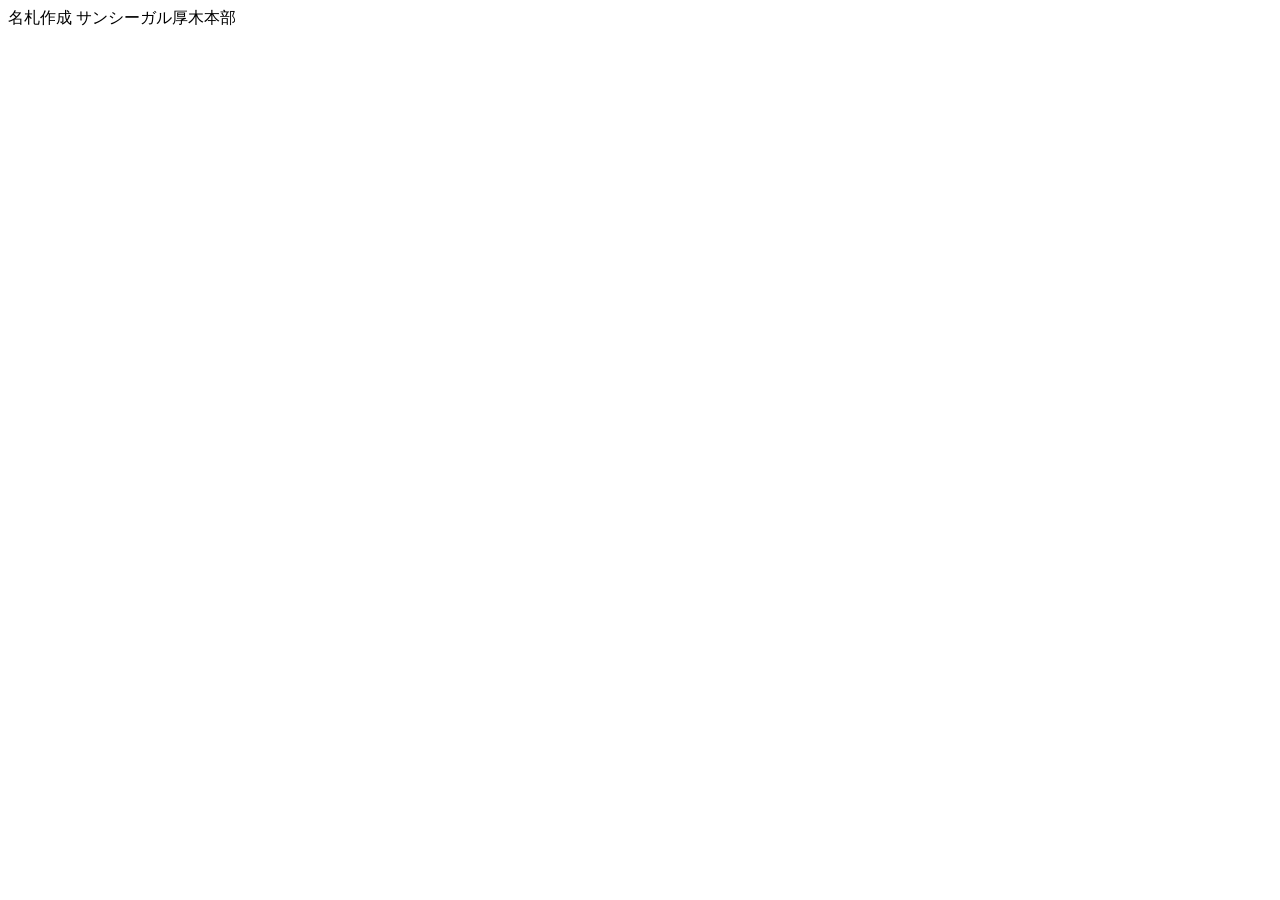
==== commit b53d6224: "Add files via upload" ====
--- a/name-tag.html
+++ b/name-tag.html
@@ -1,1402 +1,598 @@
 <!DOCTYPE html>
+<html lang="ja">
+<head>
 <meta charset="utf-8">
 <meta name="viewport" content="width=device-width, initial-scale=1">
-<title>名札作成メニュー モック</title>
+<title>名札作成｜itowa（サン・ライフ様 仕様モック）</title>
 <link href="https://cdnjs.cloudflare.com/ajax/libs/font-awesome/6.5.1/css/all.min.css" rel="stylesheet">
-<link href="https://fonts.googleapis.com/css2?family=Noto+Sans+JP:wght@400;500;700&family=Yuji+Syuku&display=swap" rel="stylesheet">
-<style>
-:root{--primary:#007bff;--success:#28a745;--danger:#dc3545;--warning:#ffc107;--info:#17a2b8;
- --secondary:#6c757d;--sidebar:#16202b;--sidebar-hover:#1c2836;--sidebar-active:#2563eb;
- --green:#1aa06d;--body-bg:#f6f4ef;
- --border:#dee2e6;--muted:#6c757d;--text:#212529}
-*{box-sizing:border-box} html,body{margin:0;padding:0}
-body{background:var(--body-bg);color:var(--text);font-size:14px;line-height:1.6;
- font-family:"Noto Sans JP","Hiragino Sans",system-ui,sans-serif;
- -webkit-font-smoothing:antialiased}
-a{color:var(--primary);text-decoration:none} a:hover{text-decoration:underline}
-
-#sidebar{position:fixed;left:0;top:0;bottom:0;width:250px;background:var(--sidebar);color:#c7cdd6;overflow-y:auto;z-index:30}
-#sidebar .brand{display:flex;align-items:center;justify-content:center;gap:8px;color:#fff;font-size:26px;font-weight:700;padding:20px 0 14px}
-#sidebar .evt{margin:0 16px 14px;background:var(--green);color:#fff;border-radius:8px;text-align:center;padding:11px 0;font-weight:600;font-size:15px}
-#sidebar ul{list-style:none;margin:0;padding:0 0 24px}
-#sidebar li>a{display:flex;align-items:center;gap:12px;padding:11px 20px;font-size:15px;cursor:pointer;color:#c7cdd6;text-decoration:none}
-#sidebar li>a:hover{background:var(--sidebar-hover);color:#fff;text-decoration:none}
-#sidebar li.active>a{background:var(--sidebar-active);color:#fff}
-#sidebar .ico{width:20px;text-align:center;font-size:16px}
-#sidebar .chev{margin-left:auto;opacity:.45;font-size:11px}
-#sidebar .tag{margin-left:auto;font-size:9px;font-weight:700;background:#2563eb;color:#fff;border-radius:10px;padding:1px 7px}
-#header{position:fixed;left:250px;right:0;top:0;height:56px;background:#fff;border-bottom:1px solid var(--border);
- display:flex;align-items:center;padding:0 22px;gap:14px;z-index:29}
-#header .co{font-weight:600;font-size:15px} #header .spacer{flex:1 1 auto}
-#header .btn-form{background:var(--green);color:#fff;border:none;border-radius:8px;padding:8px 16px;
- font-size:14px;font-weight:600;cursor:pointer;font-family:inherit}
-#header .role{display:flex;align-items:center;gap:7px;font-size:13px;color:var(--muted)}
-#header .pchip{font-size:12px;padding:3px 10px;border:1px solid var(--border);border-radius:12px;
- background:#fff;cursor:pointer;color:var(--text)}
-#header .pchip.on{background:var(--sidebar-active);border-color:var(--sidebar-active);color:#fff}
-#header .user{font-size:13px;color:var(--muted);display:flex;align-items:center;gap:6px}
-#content-main{margin-left:250px;padding:76px 22px 60px}
-h1.page{font-size:22px;font-weight:700;margin:0 0 18px}
-
-.card{background:#fff;border:1px solid var(--border);border-radius:3px;margin-bottom:18px}
-.card-header{padding:11px 15px;border-bottom:1px solid var(--border);font-weight:600;font-size:14px;display:flex;align-items:center;gap:10px}
-.card-header .spacer,.card-footer .spacer,.toolbar .spacer{flex:1 1 auto}
-.card-body{padding:15px} .card-footer{padding:11px 15px;border-top:1px solid var(--border);background:#fbfbfb;display:flex;align-items:center;gap:8px}
-.btn{display:inline-flex;align-items:center;gap:6px;font-family:inherit;font-size:13.5px;padding:6px 13px;
- border:1px solid transparent;border-radius:3px;cursor:pointer;line-height:1.5;background:#fff;transition:.12s}
-.btn:focus-visible{outline:2px solid #80bdff;outline-offset:1px}
-.btn-primary{background:var(--primary);border-color:var(--primary);color:#fff}.btn-primary:hover{background:#0069d9}
-.btn-success{background:var(--success);border-color:var(--success);color:#fff}.btn-success:hover{background:#218838}
-.btn-secondary{background:var(--secondary);border-color:var(--secondary);color:#fff}
-.btn-outline{background:#fff;border-color:var(--border);color:var(--text)}.btn-outline:hover{background:#f1f3f5}
-.btn-outline-primary{background:#fff;border-color:var(--primary);color:var(--primary)}
-.btn-outline-primary:hover{background:var(--primary);color:#fff}
-.btn-sm{font-size:12.5px;padding:3px 9px} .btn:disabled{opacity:.5;cursor:not-allowed}
-.form-group{margin-bottom:14px} .form-group>label{display:block;font-size:13px;font-weight:600;margin-bottom:4px}
-.form-control,.custom-select{width:100%;font-family:inherit;font-size:13.5px;padding:6px 10px;border:1px solid #ced4da;border-radius:3px;background:#fff;color:var(--text)}
-.form-control:focus,.custom-select:focus{outline:none;border-color:#80bdff;box-shadow:0 0 0 2px rgba(0,123,255,.18)}
-.form-row{display:flex;gap:12px;flex-wrap:wrap}.form-row>*{flex:1 1 160px;min-width:0}
-.help{font-size:12px;color:var(--muted);margin-top:3px}
-table.table{width:100%;border-collapse:collapse;font-size:13.5px;background:#fff}
-table.table th,table.table td{padding:8px 10px;border:1px solid var(--border);vertical-align:middle}
-table.table thead th{background:#f8f9fa;font-weight:600;white-space:nowrap;font-size:13px}
-table.table tbody tr:hover{background:#f8fbff} table.table td.num{text-align:right;font-variant-numeric:tabular-nums}
-.sortable{cursor:pointer;user-select:none}.sortable::after{content:" ⇅";color:#adb5bd;font-size:11px}
-.badge{display:inline-block;font-size:11.5px;padding:2px 7px;border-radius:3px;font-weight:600;white-space:nowrap}
-.b-primary{background:#cfe2ff;color:#084298}.b-success{background:#d4edda;color:#155724}
-.b-secondary{background:#e2e3e5;color:#41464b}.b-warning{background:#fff3cd;color:#856404}
-.b-info{background:#d1ecf1;color:#0c5460}
-.alert{padding:10px 14px;border-radius:3px;font-size:13.5px;margin-bottom:14px}
-.alert-info{background:#d1ecf1;border:1px solid #bee5eb;color:#0c5460}
-.alert-warn{background:#fff3cd;border:1px solid #ffeeba;color:#856404}
-.empty{padding:44px 20px;text-align:center;color:var(--muted);font-size:13.5px}
-.toolbar{display:flex;align-items:center;gap:8px;flex-wrap:wrap;margin-top:12px}
-.muted{color:var(--muted)}.small{font-size:12.5px}.nowrap{white-space:nowrap}
-.tiles{display:flex;gap:14px;flex-wrap:wrap;margin-bottom:18px}
-.tile{flex:1 1 170px;background:#fff;border:1px solid var(--border);border-radius:3px;padding:14px 16px}
-.tile .k{font-size:12px;color:var(--muted)}
-.tile .v{font-size:26px;font-weight:600;font-variant-numeric:tabular-nums;line-height:1.3}
-.tile .v small{font-size:13px;font-weight:400;color:var(--muted);margin-left:3px}
-.tile.accent{border-left:3px solid var(--primary)}
-.tabs{display:flex;gap:2px;border-bottom:1px solid var(--border);margin-bottom:16px}
-.tabs button{font-family:inherit;font-size:13.5px;padding:8px 16px;border:1px solid transparent;border-bottom:none;
- background:none;cursor:pointer;color:var(--primary);border-radius:3px 3px 0 0}
-.tabs button:hover{background:#eef1f4}
-.tabs button.on{background:#fff;border-color:var(--border);color:var(--text);font-weight:600;margin-bottom:-1px;border-bottom:1px solid #fff}
-.stepper{display:flex;gap:4px;margin-bottom:18px;flex-wrap:wrap}
-.stepper .st{flex:1 1 130px;padding:8px 10px;background:#fff;border:1px solid var(--border);border-radius:3px;
- font-size:12.5px;color:var(--muted);display:flex;align-items:center;gap:7px}
-.stepper .st .n{width:20px;height:20px;border-radius:50%;background:#e9ecef;color:var(--muted);
- display:flex;align-items:center;justify-content:center;font-size:11.5px;font-weight:600;flex:0 0 auto}
-.stepper .st.on{border-color:var(--primary);color:var(--text);font-weight:600}
-.stepper .st.on .n{background:var(--primary);color:#fff}
-.stepper .st.done .n{background:var(--success);color:#fff}
-.pgrid{display:grid;grid-template-columns:repeat(auto-fill,minmax(180px,1fr));gap:12px}
-.pcard{border:1px solid var(--border);border-radius:3px;background:#fff;overflow:hidden;display:flex;flex-direction:column}
-.pcard .thumb{height:92px;background:linear-gradient(135deg,#eef1f4,#e2e6ea);display:flex;align-items:center;justify-content:center;color:#adb5bd;font-size:12px}
-.pcard .pb{padding:9px 11px;flex:1 1 auto;display:flex;flex-direction:column;gap:4px}
-.pcard .nm{font-size:13.5px;font-weight:600;line-height:1.4}
-.pcard .pr{font-size:13px;color:var(--muted);font-variant-numeric:tabular-nums}
-.pcard .act{padding:0 11px 11px;display:flex;align-items:center;gap:6px}
-.qty{width:58px;text-align:center;font-family:inherit;font-size:13px;padding:4px 6px;border:1px solid #ced4da;border-radius:3px}
-.pills{display:flex;gap:6px;flex-wrap:wrap;margin-bottom:13px}
-.pill{font-family:inherit;font-size:12.5px;padding:4px 12px;border:1px solid var(--border);background:#fff;border-radius:14px;cursor:pointer}
-.pill.on{background:var(--primary);border-color:var(--primary);color:#fff}
-.split{display:flex;gap:18px;align-items:flex-start;flex-wrap:wrap}
-.split .l{flex:1 1 420px;min-width:320px} .split .r{flex:0 0 300px;position:sticky;top:76px}
-@media(max-width:940px){.split .r{position:static;flex:1 1 100%}}
-
-/* ===== 名札（注文管理モックから移植） ===== */
-.fuda{background:#EDE2CE;border:1px solid #C9B896;display:flex;flex-direction:column;align-items:center;
- font-family:"Yuji Syuku","Yu Mincho","Hiragino Mincho ProN","Noto Serif JP",serif;flex-shrink:0;position:relative;
- background-image:repeating-linear-gradient(90deg,rgba(160,130,90,.10) 0 1px,rgba(160,130,90,0) 1px 5px,
- rgba(160,130,90,.05) 5px 6px,rgba(160,130,90,0) 6px 13px);box-shadow:0 2px 8px rgba(0,0,0,.12)}
-.fuda-hd{display:flex;color:#1a1a1a}
-.fuda-body{display:flex;flex-direction:column;align-items:center;justify-content:flex-start;flex:1;color:#1a1a1a}
-.fuda-row{display:flex;flex-direction:row-reverse;align-items:flex-start;justify-content:center}
-.fuda-col{display:flex;flex-direction:column;align-items:center}
-.fuda-col.bump{outline:1.5px solid var(--danger);outline-offset:2px}
-.fuda-area{position:absolute;outline:1px dashed rgba(0,123,255,.4);pointer-events:none}
-.fuda-ft{position:absolute;left:0;width:100%;text-align:center;color:#6b5b45}
-
-.lblock{border:1px solid var(--border);border-left:4px solid var(--primary);border-radius:3px;margin-bottom:10px;background:#fff}
-.lblock .lh{padding:9px 12px;border-bottom:1px solid var(--border);display:flex;align-items:center;gap:9px;font-weight:600;font-size:13.5px}
-.subbox{border:1px solid #eef0f3;border-radius:3px;padding:9px;margin-bottom:9px;background:#fcfcfd}
-.subbox .cap{font-size:11px;color:var(--muted);margin-bottom:5px}
-.chips{display:flex;gap:5px;flex-wrap:wrap;margin-bottom:7px}
-.chip{font-family:inherit;font-size:12px;padding:2px 9px;border:1px solid var(--border);background:#f8f9fa;border-radius:12px;cursor:pointer}
-.chip:hover{background:#e9ecef} .chip.on{background:var(--primary);border-color:var(--primary);color:#fff}
-.cbline{font-size:12.5px;display:flex;gap:6px;align-items:center;margin-bottom:7px;cursor:pointer}
-.fld{margin-bottom:7px} .fld>label{display:block;font-size:12px;font-weight:600;color:#374151;margin-bottom:3px}
-.pvline{background:#f8f9fa;border:1px solid var(--border);border-radius:3px;padding:7px 10px;font-size:12.5px;margin-top:6px}
-
-.tune{border:1px solid var(--border);border-radius:3px;background:#fff;margin-top:12px}
-.tune .th{padding:9px 13px;border-bottom:1px solid var(--border);font-weight:600;font-size:13.5px;display:flex;align-items:center;gap:9px}
-.tune .tb{padding:12px 13px}
-.slrow{margin-bottom:11px}
-.slh{display:flex;align-items:baseline;gap:8px;font-size:12.5px;margin-bottom:2px}
-.slh .kk{font-size:11px;background:#e9ecef;color:var(--muted);padding:1px 6px;border-radius:2px;flex:0 0 auto}
-.slh .lab{flex:1 1 auto;overflow:hidden;text-overflow:ellipsis;white-space:nowrap}
-.slh .mm{font-variant-numeric:tabular-nums;color:var(--muted);font-size:12px;flex:0 0 auto}
-.slh .val{background:#cfe2ff;color:#084298;padding:1px 7px;border-radius:2px;font-size:12px;min-width:32px;
- text-align:center;font-variant-numeric:tabular-nums;flex:0 0 auto}
-.slh .val.z{background:#e9ecef;color:var(--muted)}
-input[type=range]{width:100%;accent-color:var(--primary);margin:0}
-.flist{border:1px solid var(--border);border-radius:3px}
-.frow{display:flex;align-items:center;gap:11px;padding:10px 13px;border-bottom:1px solid var(--border);font-size:13.5px}
-.frow:last-child{border-bottom:none}
-.frow .fn{flex:1 1 auto;min-width:0;overflow:hidden;text-overflow:ellipsis;white-space:nowrap}
-.frow .mono{font-family:monospace;font-size:12.5px}
-.drop{border:2px dashed #ced4da;border-radius:4px;padding:30px 20px;text-align:center;background:#fafbfc;color:var(--muted);font-size:13.5px}
-.bar{height:7px;background:#e9ecef;border-radius:4px;overflow:hidden;display:flex}.bar i{display:block;height:100%}
-
-/* ===== 外字検索モーダル ===== */
-#modal{position:fixed;inset:0;background:rgba(0,0,0,.45);z-index:60;display:none;align-items:flex-start;justify-content:center;padding:40px 16px;overflow-y:auto}
-#modal.on{display:flex}
-.mbox{background:#fff;border-radius:4px;width:100%;max-width:760px;box-shadow:0 6px 30px rgba(0,0,0,.3)}
-.mhead{padding:13px 16px;border-bottom:1px solid var(--border);display:flex;align-items:center;gap:10px;font-weight:600}
-.mbody{padding:16px} .mfoot{padding:12px 16px;border-top:1px solid var(--border);background:#fbfbfb;display:flex;gap:8px;align-items:center}
-.gsteps{display:flex;gap:4px;margin-bottom:16px}
-.gsteps div{flex:1;padding:6px 9px;border:1px solid var(--border);border-radius:3px;font-size:12px;color:var(--muted);text-align:center}
-.gsteps div.on{border-color:var(--primary);color:var(--text);font-weight:600;background:#f0f7ff}
-.parents{display:flex;gap:7px;flex-wrap:wrap;margin-top:9px}
-.pbtn{font-family:"游明朝","Yu Mincho",serif;font-size:24px;width:52px;height:52px;border:1px solid var(--border);
- background:#fff;border-radius:3px;cursor:pointer;line-height:1}
-.pbtn:hover{border-color:var(--primary);background:#f0f7ff}
-.ggrid{display:grid;grid-template-columns:repeat(auto-fill,minmax(140px,1fr));gap:10px}
-.gcard{border:1px solid var(--border);border-radius:3px;background:#fff;cursor:pointer;overflow:hidden;text-align:center}
-.gcard:hover{border-color:var(--primary)} .gcard.on{border-color:var(--primary);box-shadow:0 0 0 2px rgba(0,123,255,.25)}
-.gcard .gg{font-family:"游明朝","Yu Mincho","Hiragino Mincho ProN",serif;font-size:52px;line-height:1;
- padding:16px 0 10px;color:#1a1a1a;background:#fcfbf8}
-.gcard .ph{display:inline-flex;align-items:center;justify-content:center;width:56px;height:56px;margin:14px 0 8px;
- border:1px dashed #adb5bd;border-radius:3px;color:#adb5bd;font-size:10px;font-family:monospace}
-.gcard .gm{font-family:monospace;font-size:11px;color:var(--muted);padding:0 6px 4px}
-.gcard .gs{padding:0 6px 9px}
-.gcard .gn{font-size:11px;color:var(--muted);padding:0 6px 8px;line-height:1.4}
-.cmp{display:flex;gap:16px;align-items:center;flex-wrap:wrap}
-.cmp .box{border:1px solid var(--border);border-radius:3px;padding:12px 16px;text-align:center;min-width:120px}
-.cmp .box .lb{font-size:11px;color:var(--muted);margin-bottom:5px}
-.cmp .box .g{font-size:46px;line-height:1;font-family:"游明朝","Yu Mincho",serif}
-.cmp .box .g.kai{font-family:"Yuji Syuku","游明朝",serif}
-.cmp .arw{color:var(--muted);font-size:20px}
-</style>
-
-<div id="sidebar">
-  <div class="brand"><i class="fas fa-cloud"></i> itowa</div>
-  <div class="evt"><i class="fas fa-exchange-alt me-1"></i> イベント管理</div>
-  <ul id="menu"></ul>
+<link href="assets/biz.css" rel="stylesheet">
+<link href="assets/fuda.css" rel="stylesheet">
+</head>
+<body>
+<div class="shell">
+  <div id="sidebar"></div>
+  <div class="main">
+    <div class="topbar">
+      <span class="title">名札作成</span>
+      <span class="spacer"></span>
+      <span class="small muted">サンシーガル厚木本部</span>
+    </div>
+    <div class="content" id="content"></div>
+  </div>
 </div>
-
-<div id="header">
-  <span class="co">いとわ葬祭様 管理画面</span>
-  <span class="spacer"></span>
-  <button class="btn-form" onclick="alert('注文フォーム：故人名の検索ページへ遷移します。')">注文フォーム</button>
-  <span class="role"><i class="fas fa-toggle-on"></i> 機能権限
-    <span id="permBar" style="display:flex;gap:5px"></span></span>
-  <span class="user"><i class="fas fa-user-circle"></i> <span id="hdUser">管理者</span></span>
-</div>
-
-<div id="content-main">
-  <div style="font-size:11.5px;color:#8a8f97;margin:-8px 0 12px">モック — 入力内容は保存されません</div>
-  <div id="content"></div></div>
-
-<div id="modal"><div class="mbox" id="mbox"></div></div>
-
+<div id="modal"></div>
+
+<script src="assets/vendor/html2canvas.min.js"></script>
+<script src="assets/vendor/jspdf.umd.min.js"></script>
+<script src="assets/fuda.js"></script>
+<script src="assets/data.js"></script>
+<script src="assets/nav.js"></script>
+<script src="assets/pdf.js"></script>
 <script>
-/* ============ マスタ ============ */
-/* 上限サイズは名札フォーマットごと・フィールドごとに持つ（mm）。
-   F1 は 2026-08-25 に比較ツールで確定した値。F2/F3 は F1 からの縦横比按分（仮）。 */
-const FORMATS={
- F1:{id:'F1',name:'供花札 大',hd:'御供',call:'50×20',W:195,H:495,top:38,bottom:26,side:18,
-     maxNames:8,maxCorps:3,ft:'サンプル葬祭',
-     cap:{na:70,co:34,ti:26,cn:62,rel:14,hd:27}, lh:1.15, sx:1.00, valign:'top'},
- F2:{id:'F2',name:'供花札 中',hd:'御供',call:'45×15',W:150,H:445,top:34,bottom:22,side:15,
-     maxNames:6,maxCorps:2,ft:'サンプル葬祭',
-     cap:{na:63,co:31,ti:23,cn:56,rel:13,hd:24}, lh:1.15, sx:1.00, valign:'top'},
- F3:{id:'F3',name:'供物札',  hd:'御供物',call:'39×13',W:130,H:385,top:30,bottom:20,side:13,
-     maxNames:6,maxCorps:2,ft:'',
-     cap:{na:54,co:26,ti:20,cn:48,rel:11,hd:21}, lh:1.15, sx:1.00, valign:'top'},
+NAV.mount('nametag');
+const $=s=>document.querySelector(s), esc=FUDA.esc;
+
+/* ============================================================
+   作業データ（モックなのでメモリ上だけ。画面を閉じると消えます）
+   ============================================================ */
+let LIST=DATA.ORDERS.map(o=>({
+  id:o.id, no:o.no, funeralId:o.funeralId, itemId:o.itemId, qty:o.qty,
+  route:o.routeLabel, status:'fixed', note:'',
+  label:Object.assign({adj:{},perRow:0},JSON.parse(JSON.stringify(o.label)))
+}));
+let seq=0;
+const S={view:'list', editId:null, sel:new Set(), tune:true,
+         fFun:'', fFmt:'', fSt:'', fQ:''};
+
+/* ---------- よく使う名義・肩書（現行システムのワンタップ候補） ---------- */
+const QUICK      =['子供一同','孫一同','親族一同','兄弟一同','姉妹一同','友人一同','家一同'];
+const CORP_QUICK =['有志一同','社員一同','従業員一同','部一同','一同'];
+const TITLE_QUICK=['代表取締役社長','代表取締役','会長','社長','専務取締役','常務取締役','取締役','執行役員','代表','店長','理事長','院長'];
+const CORP_TYPES =['（記載なし）','株式会社','有限会社','合同会社','合資会社','合名会社','一般社団法人','医療法人'];
+const LEADS      =['','孫','子','兄弟','姉妹','親族','友人','喪主'];
+const MAX_NAMES=12, MAX_CORPS=2;
+
+/* ---------- 外字（旧字・異体字）---------- */
+const GAIJI=['髙','﨑','嵜','栁','德','濵','濱','邉','邊','齋','齊','𠮷'];
+const GAIJI_TREE={
+ '高':[{c:'高',mj:'MJ028903',n:'標準字体'},{c:'髙',mj:'MJ028927',n:'はしごだか'},
+       {c:'',mj:'MJ028931',n:'口の下が長い形'}],
+ '崎':[{c:'崎',mj:'MJ008967',n:'標準字体'},{c:'﨑',mj:'MJ008969',n:'たつさき'},
+       {c:'嵜',mj:'MJ008971',n:'山が上'},{c:'',mj:'MJ008973',n:'大が立の形'}],
+ '辺':[{c:'辺',mj:'MJ025760',n:'標準字体'},{c:'邊',mj:'MJ039469',n:'旧字'},
+       {c:'邉',mj:'MJ039472',n:'旧字（異体）'},{c:'',mj:'MJ039475',n:'鼻の下が方'}],
+ '柳':[{c:'柳',mj:'MJ014806',n:'標準字体'},{c:'栁',mj:'MJ014809',n:'卯が異体'},
+       {c:'桺',mj:'MJ014811',n:'木へん異体'}],
+ '徳':[{c:'徳',mj:'MJ011176',n:'標準字体'},{c:'德',mj:'MJ011179',n:'旧字（心の上に一）'}],
+ '浜':[{c:'浜',mj:'MJ016885',n:'標準字体'},{c:'濱',mj:'MJ016889',n:'旧字'},
+       {c:'濵',mj:'MJ016891',n:'旧字（異体）'}],
+ '斉':[{c:'斉',mj:'MJ010045',n:'標準字体'},{c:'齊',mj:'MJ061105',n:'旧字'},
+       {c:'齋',mj:'MJ061107',n:'いつきのさい'},{c:'斎',mj:'MJ010047',n:'常用字体'}],
+ '吉':[{c:'吉',mj:'MJ006177',n:'標準字体'},{c:'𠮷',mj:'MJ006180',n:'つちよし'}],
 };
-/* 出荷時の既定値。設定画面から戻せるように控えておく */
-const FORMAT_DEFAULTS=JSON.parse(JSON.stringify(FORMATS));
-
-const ITEMS=[
- {id:'I1',name:'供花 スタンド一段',cat:'供花・供物',price:16500,fmt:'F1'},
- {id:'I2',name:'供花 スタンド二段',cat:'供花・供物',price:27500,fmt:'F1'},
- {id:'I3',name:'籠花 大',cat:'供花・供物',price:13200,fmt:'F2'},
- {id:'I4',name:'籠花 小',cat:'供花・供物',price:8800,fmt:'F2'},
- {id:'I5',name:'果物籠',cat:'供花・供物',price:11000,fmt:'F3'},
- {id:'I6',name:'線香セット',cat:'供花・供物',price:5500,fmt:'F3'},
- {id:'I7',name:'弔電',cat:'弔電',price:2200,fmt:null},
-];
-/* --- 注文管理モックから移植した定数 --- */
-const CORP_TYPES=['株式会社','有限会社','合資会社','合名会社','（記載なし）'];
-const QUICK=['子供一同','孫一同','親族一同','兄弟一同','姉妹一同','友人一同','家一同'];
-const CORP_QUICK=['有志一同','社員一同','部一同','一同'];
-const TITLE_QUICK=['代表取締役社長','代表取締役','会長','社長','専務取締役','常務取締役','取締役','執行役員','代表'];
-/* カウント対象外の定型語（R4で確定） */
-const EXCLUDE=['子供一同','孫一同','親族一同','兄弟一同','姉妹一同','友人一同'];
-const GAIJI=['髙','﨑','栁','德','濵','邉','邊','齋','𠮷'];
-
-/* 親字 → 子（異体字）の一覧。MJ縮退マップの逆引きで機械生成できる想定。
-   in:1 = 楷書MCBK1（Adobe-Japan1-3）に収録済み → 生成不要
-   in:0 = 未収録 → IPAmjの字形を参照してAIが楷書で生成
-   ph:1 = このモックでは字形を表示できないもの（実画面ではIPAmjの字形画像が入る） */
-const GAIJI_TREE={
- '高':[{c:'高',mj:'MJ028903',in:1,n:'標準字体'},
-      {c:'髙',mj:'MJ028927',in:1,n:'はしごだか'},
-      {c:'',mj:'MJ028931',in:0,ph:1,n:'口の下が長い形'}],
- '崎':[{c:'崎',mj:'MJ008967',in:1,n:'標準字体'},
-      {c:'﨑',mj:'MJ008969',in:1,n:'たつさき'},
-      {c:'嵜',mj:'MJ008971',in:1,n:'山が上'},
-      {c:'',mj:'MJ008973',in:0,ph:1,n:'大が立の形'}],
- '辺':[{c:'辺',mj:'MJ025760',in:1,n:'標準字体'},
-      {c:'邊',mj:'MJ039469',in:1,n:'旧字'},
-      {c:'邉',mj:'MJ039472',in:1,n:'旧字（異体）'},
-      {c:'',mj:'MJ039475',in:0,ph:1,n:'鼻の下が方'},
-      {c:'',mj:'MJ039481',in:0,ph:1,n:'自の下が刀'},
-      {c:'',mj:'MJ039488',in:0,ph:1,n:'点の有無違い'}],
- '柳':[{c:'柳',mj:'MJ014806',in:1,n:'標準字体'},
-      {c:'栁',mj:'MJ014809',in:1,n:'卯が異体'},
-      {c:'桺',mj:'MJ014811',in:0,n:'木へん異体'}],
- '徳':[{c:'徳',mj:'MJ011176',in:1,n:'標準字体'},
-      {c:'德',mj:'MJ011179',in:1,n:'旧字（心の上に一）'}],
- '浜':[{c:'浜',mj:'MJ016885',in:1,n:'標準字体'},
-      {c:'濱',mj:'MJ016889',in:1,n:'旧字'},
-      {c:'濵',mj:'MJ016891',in:1,n:'旧字（異体）'}],
- '斉':[{c:'斉',mj:'MJ010045',in:1,n:'標準字体'},
-      {c:'齊',mj:'MJ061105',in:1,n:'旧字'},
-      {c:'齋',mj:'MJ061107',in:1,n:'いつきのさい'},
-      {c:'斎',mj:'MJ010047',in:1,n:'常用字体'}],
- '吉':[{c:'吉',mj:'MJ006177',in:1,n:'標準字体'},
-      {c:'𠮷',mj:'MJ006180',in:0,n:'つちよし'}],
-};
-const PARENT_SAMPLES=Object.keys(GAIJI_TREE);
-
-
-const FUNERALS=[
- {id:'f1',name:'佐藤家',tsuya:'8/25 18:00',sogi:'8/26 11:00',hall:'第一斎場',moshu:'佐藤 健一'},
- {id:'f2',name:'鈴木家',tsuya:'8/25 19:00',sogi:'8/26 13:00',hall:'第二斎場',moshu:'鈴木 美和'},
- {id:'f3',name:'高橋家',tsuya:'8/26 18:00',sogi:'8/27 10:00',hall:'第一斎場',moshu:'高橋 隆'},
- {id:'f4',name:'田中家',tsuya:'8/26 18:30',sogi:'8/27 11:30',hall:'第三斎場',moshu:'田中 恵子'},
- {id:'f5',name:'渡辺家',tsuya:'8/27 18:00',sogi:'8/28 12:00',hall:'第二斎場',moshu:'渡辺 剛'},
-];
-
-/* ============ 名札モデル（移植） ============ */
-let LID=0;
-function emptyLabel(){return{kind:'individual',withRelation:false,
- names:[{relation:'',name:'',isCouple:false}],
- corps:[{type:'株式会社',company:'',title:'代表取締役',name:''}],note:''};}
-const mkLabel=o=>Object.assign({id:'L'+(++LID),funeralId:null,formatId:'F1',itemName:'',
- status:'draft',src:'manual',adj:{}}, emptyLabel(), o);
-
-let LABELS=[
- mkLabel({funeralId:'f1',formatId:'F1',itemName:'供花 スタンド一段',kind:'corporate',status:'fixed',src:'web',
-   corps:[{type:'株式会社',company:'サンプル商事',title:'代表取締役',name:'青木 一郎'}]}),
- mkLabel({funeralId:'f1',formatId:'F1',itemName:'供花 スタンド一段',status:'fixed',src:'web',
-   names:[{relation:'',name:'佐藤 一郎',isCouple:false},{relation:'',name:'佐藤 花子',isCouple:false}]}),
- mkLabel({funeralId:'f1',formatId:'F2',itemName:'籠花 大',status:'fixed',src:'order',
-   names:[{relation:'',name:'子供一同',isCouple:false}]}),
- mkLabel({funeralId:'f1',formatId:'F3',itemName:'果物籠',kind:'corporate',status:'draft',src:'manual',
-   corps:[{type:'株式会社',company:'みどり建設',title:'取締役',name:'緑川 修'}]}),
- mkLabel({funeralId:'f2',formatId:'F1',itemName:'供花 スタンド二段',status:'fixed',src:'web',
-   names:[{relation:'',name:'鈴木 太郎',isCouple:false}]}),
- mkLabel({funeralId:'f3',formatId:'F1',itemName:'供花 スタンド一段',status:'fixed',src:'order',
-   names:[{relation:'',name:'孫一同',isCouple:false}]}),
-];
-
-/* ============ 共通 ============ */
-const $=s=>document.querySelector(s);
-const esc=x=>String(x??'').replace(/&/g,'&amp;').replace(/"/g,'&quot;').replace(/</g,'&lt;').replace(/>/g,'&gt;');
-const fn=id=>FUNERALS.find(f=>f.id===id);
-const fmt=id=>FORMATS[id];
-const yen=n=>'¥'+n.toLocaleString();
-const isVendor=()=>S.role==='vendor';
-const clen=x=>Array.from(x||'').length;
-
-/* --- 移植：姓の分割 --- */
-function splitSurname(nm){const g=Array.from(nm);const i=g.findIndex(c=>c===' '||c==='　');
- if(i>0)return[i,g.slice(0,i).join(''),g.slice(i+1).join('')];return[0,'',nm];}
-
-function labelFilled(l){return l.kind==='individual'
- ? l.names.some(n=>n.name.trim())
- : l.corps.some(c=>c.company.trim()||c.name.trim());}
-
-function composeLabel(l){
- if(l.kind==='individual'){const p=[];l.names.forEach(n=>{if(n.name.trim())
-   p.push((l.withRelation&&n.relation.trim()?n.relation.trim()+' ':'')+n.name.trim());});return p.join('／');}
- const p=[];l.corps.forEach(c=>{const t=c.type==='（記載なし）'?'':c.type;
-  const s=[t+c.company.trim(),c.title.trim(),c.name.trim()].filter(Boolean).join(' ');if(s.trim())p.push(s);});
- return p.join('／');}
-
-function labelTexts(l){
- if(l.kind==='individual')return l.names.map(n=>n.name.trim()).filter(Boolean);
- return l.corps.flatMap(c=>[c.company.trim(),c.name.trim()]).filter(Boolean);}
-const isExcluded=l=>{const t=labelTexts(l);return t.length>0&&t.every(x=>EXCLUDE.includes(x));};
-const countable=l=>l.status==='fixed'&&labelFilled(l)&&!isExcluded(l);
-const SRC={web:['Web注文','b-primary'],order:['注文管理','b-info'],manual:['手動','b-secondary'],csv:['一括取込','b-warning']};
-
-/* ============ 名札レンダリング（注文管理モックから移植 ＋ 行ごと微調整） ============ */
-const LH=1.15;                 /* 既定。実際は各フォーマットの lh を使う */
-const GIN=.16, GOUT=.46;       /* 列間（同じ差出人の中／連名どうし） */
-const chars=t=>(t||'').replace(/\s/g,'').length;
-/* 高さの計算用。空白は半分の高さを取るので 0.5 と数える（描画側と合わせる） */
-const ulen=t=>[...(t||'')].reduce((a,c)=>a+(/\s/.test(c)?0.5:1),0);
-const W=(l,k)=>1+0.05*(l.adj[k]||0);   /* 行ごとの相対比率 */
-
-function buildSpecs(l){
- const C=fmt(l.formatId).cap;
- const specs=[];
- if(l.kind==='individual'){
-  const es=[];
-  l.names.forEach((n,i)=>{const nm=(n.name||'').trim();if(!nm)return;
-   const r=n.isCouple?[0,'',nm]:splitSurname(nm);
-   es.push({i,relation:l.withRelation?(n.relation||'').trim():'',slen:r[0],sur:r[1],giv:r[2]});});
-  const ws=es.filter(e=>e.slen>0);
-  const maxlen=ws.length?Math.max(...ws.map(e=>e.slen)):0;
-  es.forEach(e=>{
-   let head=e.sur,tail=e.giv,gap=0;
-   if(e.slen>0)gap=0.5+(maxlen-e.slen);
-   else if(maxlen>0){head='';gap=maxlen+0.5;}
-   /* 比率は「氏名の上限」を1としたときの相対値。上限どうしの比がそのまま初期比率になる。 */
-   const rn=1*W(l,'n'+e.i), rr=(C.rel/C.na)*W(l,'r'+e.i);
-   const relu=l.withRelation?(e.relation?ulen(e.relation)*rr+0.3:rr+0.3):0;
-   specs.push({t:'name',key:'n'+e.i,relation:e.relation,rr,head,gap,tail,rn,
-     cap:C.na, capRel:C.rel,
-     units:relu+(ulen(head)+gap+ulen(tail))*rn});
+
+/* ---------- 微調整できるフィールド ---------- */
+const ADJF=[['na','個人名','名'],['cn','名前（法人）','名'],['co','会社・団体名','社'],
+            ['ti','肩書','職'],['rel','続柄（小）','柄'],['lead','頭の語','頭']];
+const ADJ_T={na:'name',cn:'cname',co:'org',ti:'title',lead:'lead'};
+
+/* ============================================================
+   共通の小道具
+   ============================================================ */
+const rec=()=>LIST.find(r=>r.id===S.editId);
+const fun=id=>DATA.FUNERALS.find(f=>f.id===id);
+function filled(r){ const L=r.label;
+  return L.kind==='ind' ? (L.names||[]).some(n=>(n.na||'').trim())
+                        : (L.corps||[]).some(p=>(p.co||p.na||'').trim()); }
+function rows(){
+  const q=(S.fQ||'').trim();
+  return LIST.filter(r=>(!S.fFun||r.funeralId===S.fFun)&&(!S.fFmt||r.label.fmt===S.fFmt)
+    &&(!S.fSt||r.status===S.fSt)&&(!q||FUDA.summary(r.label).includes(q)));
+}
+function fieldMM(L){
+  const g=FUDA.geom(L), out={};
+  (g.sp||[]).forEach(x=>{
+    if(x.t==='name'){ out.na=g.K*x.k; if(x.relW) out.rel=g.K*x.relW; }
+    else if(x.t==='cname') out.cn=g.K*x.k;
+    else if(x.t==='org')   out.co=g.K*x.k;
+    else if(x.t==='title') out.ti=g.K*x.k;
+    else if(x.t==='lead')  out.lead=g.K*x.k;
   });
- }else{
-  l.corps.forEach((c,ci)=>{
-   const type=c.type==='（記載なし）'?'':c.type;
-   const org=(type+(c.company||'')).trim(), title=(c.title||'').trim(), name=(c.name||'').trim();
-   if(!org&&!name)return;
-   const ro=(C.co/C.cn)*W(l,'o'+ci), rt=(C.ti/C.cn)*W(l,'t'+ci), rn=1*W(l,'c'+ci);
-   if(org)specs.push({t:'org',key:'o'+ci,text:org,ro,cap:C.co,units:ulen(org)*ro});
-   if(name||title)specs.push({t:'cname',key:'c'+ci,tkey:'t'+ci,title,name,rt,rn,
-     cap:C.cn,capTi:C.ti,units:(title?ulen(title)*rt+0.3:0)+ulen(name)*rn});
+  return out;
+}
+function gaijiIn(L){
+  const t=[];
+  (L.names||[]).forEach(n=>t.push(n.na,n.rel));
+  (L.corps||[]).forEach(p=>t.push(p.co,p.ti,p.na));
+  t.push(L.lead);
+  const hit=[...new Set(t.join('').split('').filter(c=>GAIJI.includes(c)))];
+  return hit;
+}
+/* 値を onclick に安全に埋める */
+const arg=v=>JSON.stringify(v).replace(/"/g,'&quot;');
+const chipRow=(opts,now,fn)=>`<div class="chips">`+opts.map(([v,l])=>
+  `<button type="button" class="chip${now===v?' on':''}" onclick="${fn}(${arg(v)})">${esc(l)}</button>`).join('')+`</div>`;
+
+function go(v,o){ if(o)Object.assign(S,o); S.view=v; render(); window.scrollTo(0,0); }
+function render(){ $('#content').innerHTML = S.view==='edit' ? viewEdit() : viewList(); }
+
+/* ============================================================
+   一覧画面
+   ============================================================ */
+function viewList(){
+  const list=rows();
+  const nFix=LIST.filter(r=>r.status==='fixed').length;
+  const byFmt={}; LIST.forEach(r=>{const f=FUDA.FORMATS[r.label.fmt]; if(f) byFmt[f.key]=(byFmt[f.key]||0)+1;});
+  const ng=LIST.filter(r=>FUDA.verdict(FUDA.geom(r.label))[0]==='warn').length;
+
+  const tr=list.map(r=>{
+    const f=fun(r.funeralId), fm=FUDA.FORMATS[r.label.fmt];
+    const [vk,vm]=FUDA.verdict(FUDA.geom(r.label));
+    const nAdj=ADJF.filter(([k])=>r.label.adj&&r.label.adj[k]).length;
+    return `<tr>
+      <td style="width:32px"><input type="checkbox" ${S.sel.has(r.id)?'checked':''}
+        onchange="toggleSel('${r.id}')"></td>
+      <td class="mono" style="width:68px">${r.no?('#'+String(r.no).padStart(3,'0')):'新規'}</td>
+      <td>${filled(r)?esc(FUDA.summary(r.label)):'<span class="muted">未入力</span>'}
+        ${nAdj?`<span class="badge b-primary" style="margin-left:6px">微調整 ${nAdj}</span>`:''}</td>
+      <td class="nowrap">${f?esc(f.name):'—'}</td>
+      <td class="nowrap">${fm?esc(fm.name):'—'}</td>
+      <td class="nowrap small muted">${esc(DATA.ITEM(r.itemId).name)}${r.qty>1?' ×'+r.qty:''}</td>
+      <td>${r.status==='fixed'?'<span class="badge b-success">確定</span>'
+                              :'<span class="badge b-warning">下書き</span>'}</td>
+      <td><span class="fv ${vk}">${esc(vm)}</span></td>
+      <td class="nowrap">
+        <button class="btn btn-outline btn-sm" onclick="editLabel('${r.id}')">編集</button>
+        <button class="btn btn-outline btn-sm" onclick="dupLabel('${r.id}')">複製</button></td>
+    </tr>`;}).join('');
+
+  return `<div class="crumb"><a href="orders.html">注文管理</a> ／ 名札作成</div>
+  <h1 class="page">名札作成</h1>
+
+  <div class="alert alert-info"><b>このモックについて</b>　寸法と組み方は、ヒアリングシートのご回答と
+   名札パターン表70種の実測から起こしています。一覧の名札は、そのパターン表70種をそのまま入れたものです。
+   保存はされません。</div>
+
+  <div class="tiles">
+    <div class="tile accent"><div class="k">名札 総数</div><div class="v">${LIST.length}<small>枚</small></div></div>
+    <div class="tile"><div class="k">確定済</div><div class="v">${nFix}<small>枚</small></div></div>
+    <div class="tile"><div class="k">下書き</div><div class="v">${LIST.length-nFix}<small>枚</small></div></div>
+    <div class="tile"><div class="k">要確認</div><div class="v">${ng}<small>枚</small></div>
+      <div class="small muted">字間・はみ出しの判定</div></div>
+  </div>
+
+  <div class="card">
+    <div class="card-header">名札リスト<span class="spacer"></span>
+      <button class="btn btn-primary btn-sm" onclick="addNew()"><i class="fas fa-plus"></i> 個別に作成</button>
+      <button class="btn btn-success btn-sm" id="pdfBtn" ${S.sel.size?'':'disabled'} onclick="doPdf()">
+        <i class="fas fa-file-pdf"></i> 選択したものを出力</button>
+    </div>
+    <div class="card-body">
+      <div class="row" style="margin-bottom:12px">
+        <div style="min-width:200px"><label class="fl">葬家</label>
+          <select class="custom-select" onchange="S.fFun=this.value;render()">${sel(
+            DATA.FUNERALS.map(f=>[f.id,f.name+'（'+f.hall+'）']),S.fFun,'すべての葬家')}</select></div>
+        <div style="min-width:160px"><label class="fl">札の種類</label>
+          <select class="custom-select" onchange="S.fFmt=this.value;render()">${sel(
+            Object.values(FUDA.FORMATS).map(f=>[f.key,f.name+'　'+f.call]),S.fFmt,'すべての札')}</select></div>
+        <div style="min-width:130px"><label class="fl">状態</label>
+          <select class="custom-select" onchange="S.fSt=this.value;render()">${sel(
+            [['fixed','確定'],['draft','下書き']],S.fSt,'すべての状態')}</select></div>
+        <div style="flex:1 1 200px"><label class="fl">名義で探す</label>
+          <input class="form-control" type="text" value="${esc(S.fQ)}" placeholder="平塚、株式会社 など"
+            oninput="S.fQ=this.value;listOnly()"></div>
+      </div>
+
+      ${list.length?`<table class="table"><thead><tr>
+        <th style="width:32px"><input type="checkbox" onchange="selAll(this.checked)"></th>
+        <th>No.</th><th>名札の内容</th><th>葬家</th><th>札の種類</th><th>商品</th>
+        <th>状態</th><th>収まり</th><th></th></tr></thead>
+        <tbody>${tr}</tbody></table>`
+       :`<div class="empty">条件に合う名札がありません</div>`}
+
+      <div class="toolbar" style="margin-top:12px">
+        <span class="muted small" id="selInfo">${selText()}</span>
+        <span class="spacer"></span>
+        <button class="btn btn-outline btn-sm" onclick="selAll(true)">表示中をすべて選択</button>
+        <button class="btn btn-outline btn-sm" onclick="selAll(false)">選択を解除</button>
+      </div>
+      <p class="help">PDFは<b>札の種類ごとに分かれて</b>出ます（生花札／芳名札／スロープ・枕札）。
+        ページの大きさは札の実寸です。背景は塗らず、黒のインクだけを載せています。</p>
+      <div id="pdfLog"></div>
+    </div>
+  </div>
+  <p class="small muted">${list.length} 件を表示（全 ${LIST.length} 件）</p>`;
+}
+function sel(opts,now,all){
+  return `<option value="">${all}</option>`+opts.map(([v,l])=>
+    `<option value="${esc(v)}" ${now===v?'selected':''}>${esc(l)}</option>`).join('');
+}
+function selText(){
+  const ch=LIST.filter(r=>S.sel.has(r.id)); if(!ch.length) return 'チェックで名札を選んでください。';
+  const by={}; ch.forEach(r=>{const f=FUDA.FORMATS[r.label.fmt]; if(f) by[f.name]=(by[f.name]||0)+r.qty;});
+  const p=Object.entries(by).map(([k,v])=>`${k} ${v}枚`);
+  return `選択 ${ch.length} 件　／　${p.join('　')}　→　PDF ${p.length}ファイル`;
+}
+function listOnly(){ render(); const e=$('#content input[placeholder^="平塚"]');
+  if(e){e.focus(); e.setSelectionRange(e.value.length,e.value.length);} }
+function toggleSel(id){ S.sel.has(id)?S.sel.delete(id):S.sel.add(id);
+  const i=$('#selInfo'); if(i)i.textContent=selText();
+  const b=$('#pdfBtn'); if(b)b.disabled=!S.sel.size; }
+function selAll(on){ rows().forEach(r=>on?S.sel.add(r.id):S.sel.delete(r.id)); render(); }
+
+function editLabel(id){ S.editId=id; go('edit'); }
+function dupLabel(id){
+  const src=LIST.find(r=>r.id===id); seq++;
+  const r=Object.assign({},src,{id:'NEW'+seq,no:0,status:'draft',
+    label:JSON.parse(JSON.stringify(src.label))});
+  LIST.unshift(r); S.editId=r.id; go('edit');
+}
+function addNew(){
+  seq++;
+  const r={id:'NEW'+seq,no:0,funeralId:S.fFun||DATA.FUNERALS[0].id,itemId:'I1',qty:1,
+    route:'手入力',status:'draft',note:'',
+    label:{fmt:S.fFmt||'seika',adj:{},kind:'ind',lead:'',withRel:false,perRow:0,
+           names:[{na:'',rel:'',couple:false}],
+           corps:[{type:'株式会社',co:'',ti:'代表取締役',na:''}]}};
+  LIST.unshift(r); S.editId=r.id; go('edit');
+}
+
+/* ============================================================
+   名札を入力（1枚ずつ）
+   ============================================================ */
+function viewEdit(){
+  const r=rec(); if(!r) return '<div class="empty">名札が選択されていません</div>';
+  const L=r.label, f=fun(r.funeralId), fm=FUDA.FORMATS[L.fmt];
+  const sibs=LIST.filter(x=>x.funeralId===r.funeralId);
+  const gj=gaijiIn(L);
+
+  return `<div class="crumb"><a href="orders.html">注文管理</a> ／
+    <a href="#" onclick="go('list');return false">名札作成</a> ／ 名札を入力</div>
+  <h1 class="page">名札を入力</h1>
+
+  <div class="split">
+    <div class="l">
+      <div class="card">
+        <div class="card-header">この名札の宛先
+          <span class="spacer"></span>
+          <span class="small muted mono">${esc(r.id)}${r.no?'　パターン#'+String(r.no).padStart(3,'0'):''}</span>
+          <span class="badge ${r.status==='fixed'?'b-success':'b-warning'}">${
+            r.status==='fixed'?'確定':'下書き'}</span></div>
+        <div class="card-body"><div class="row">
+          <div style="flex:1 1 200px"><label class="fl">葬家</label>
+            <select class="custom-select" onchange="setFun(this.value)">${
+              DATA.FUNERALS.map(f=>`<option value="${f.id}" ${r.funeralId===f.id?'selected':''}
+                >${esc(f.name)}（${esc(f.hall)}）</option>`).join('')}</select></div>
+          <div style="flex:1 1 200px"><label class="fl">商品</label>
+            <select class="custom-select" onchange="setItem(this.value)">${
+              DATA.ITEMS.map(it=>`<option value="${it.id}" ${r.itemId===it.id?'selected':''}
+                >${esc(it.name)}</option>`).join('')}</select></div>
+          <div style="width:96px"><label class="fl">枚数</label>
+            <select class="custom-select" onchange="setQty(this.value)">${
+              [1,2,3,4,5].map(q=>`<option value="${q}" ${r.qty===q?'selected':''}>${q} 枚</option>`).join('')}</select></div>
+          <div><label class="fl">受け口</label><div class="badge b-secondary"
+            style="padding:7px 10px">${esc(r.route)}</div></div>
+        </div></div>
+      </div>
+
+      <div class="card">
+        <div class="card-header">${esc(DATA.ITEM(r.itemId).name)}
+          <span class="badge b-primary">${esc(fm.name)}</span>
+          <span class="small muted">${fm.call}／${fm.W}×${fm.H}mm</span>
+          <span class="spacer"></span>
+          <span class="badge ${filled(r)?'b-success':'b-secondary'}" id="lbadge">${
+            filled(r)?'名札 入力済':'名札 未入力'}</span>
+        </div>
+        <div class="card-body">${formHtml(r)}
+          <div class="fld" style="margin-top:12px"><label>備考・メモ（旧漢字・外字・指示など）</label>
+            <textarea class="form-control" rows="2" placeholder="例）「髙」は旧字／「﨑」は立つ崎"
+              oninput="setNote(this.value)">${esc(r.note)}</textarea></div>
+          <div class="pvline">名札プレビュー：<b id="pvtext">${esc(FUDA.summary(L))||'—'}</b></div>
+          ${gj.length?`<div class="alert alert-warn" style="margin:12px 0 0">
+            外字の可能性がある文字が含まれています：<b>${gj.map(esc).join('　')}</b>
+            <div class="small" style="margin-top:4px">MJ番号まで特定しておくと、字形の取り違えを防げます。
+             違う字形が必要な場合は、各入力欄の「字が出ない」から探してください。</div></div>`:''}
+        </div>
+        <div class="card-footer">
+          <button class="btn btn-outline" onclick="go('list')"><i class="fas fa-arrow-left"></i> 名札リストへ戻る</button>
+          <span class="spacer"></span>
+          <button class="btn btn-outline" onclick="saveDraft()">下書き保存</button>
+          <button class="btn btn-primary" id="fixBtn" ${filled(r)?'':'disabled'} onclick="fixLabel()">確定する</button>
+        </div>
+      </div>
+
+      ${sibs.length>1?`<div class="card">
+        <div class="card-header">${f?esc(f.name):''} の名札（${sibs.length}）</div>
+        <div class="flist" style="border:none">${sibs.slice(0,12).map(x=>`<div class="frowx ${x.id===r.id?'on':''}">
+          <div class="fn">${filled(x)?esc(FUDA.summary(x.label)):'<span class="muted">未入力</span>'}</div>
+          <span class="badge ${x.status==='fixed'?'b-success':'b-warning'}">${
+            x.status==='fixed'?'確定':'下書き'}</span>
+          ${x.id===r.id?'<span class="badge b-primary">編集中</span>'
+            :`<button class="btn btn-outline btn-sm" onclick="editLabel('${x.id}')">編集</button>`}
+        </div>`).join('')}</div>
+        ${sibs.length>12?`<div class="card-footer"><span class="small muted">
+          ほか ${sibs.length-12} 枚は名札リストから開いてください。</span></div>`:''}
+      </div>`:''}
+    </div>
+
+    <div class="r">
+      <div class="card">
+        <div class="card-header">プレビュー<span class="spacer"></span>
+          <span class="small muted">実寸 ${fm.W}×${fm.H}mm</span></div>
+        <div class="card-body" style="display:flex;justify-content:center" id="fudabox">${
+          FUDA.html(L,300,{area:true})}</div>
+        <div class="card-body" style="border-top:1px solid var(--border);padding-top:11px" id="metrics">${
+          metricsHtml(L)}</div>
+        <div class="card-footer">
+          <button class="btn ${S.tune?'btn-primary':'btn-outline-primary'}" style="width:100%"
+            onclick="S.tune=!S.tune;render()">微調整 ${S.tune?'を閉じる':'を開く'}</button></div>
+      </div>
+      ${S.tune?tunePanel(L):''}
+    </div>
+  </div>`;
+}
+
+/* ---------- 入力フォーム ---------- */
+function formHtml(r){
+  const L=r.label;
+  let h='';
+
+  h+=`<div class="fld"><label>札の種類</label>
+    ${chipRow(Object.values(FUDA.FORMATS).map(f=>[f.key,f.name+'　'+f.call]),L.fmt,'setFmt')}</div>`;
+
+  h+=`<div class="fld"><label>お名前の種類</label><div style="display:flex;gap:6px">
+    <button type="button" class="btn ${L.kind==='ind'?'btn-primary':'btn-outline'}"
+      onclick="setKind('ind')">個人・連名</button>
+    <button type="button" class="btn ${L.kind==='corp'?'btn-primary':'btn-outline'}"
+      onclick="setKind('corp')">会社・団体</button></div></div>`;
+
+  if(L.kind==='ind'){
+    h+=`<div class="fld"><label>頭に大きく置く語</label>
+      ${chipRow(LEADS.map(v=>[v,v||'なし']),L.lead||'','setLead')}
+      <div class="help">「孫」「子」のように、名義の前に大きく入れる語です。使わないときは「なし」。</div></div>`;
+
+    h+=`<label class="cbline"><input type="checkbox" ${L.withRel?'checked':''}
+      onchange="setRel(this.checked)"> 続柄を付ける（親族など）</label>`;
+
+    (L.names||[]).forEach((n,i)=>{
+      h+=`<div class="subbox">
+        <div class="cap">${i+1}人目　よく使う名義（ワンタップ）</div>
+        <div class="chips">${QUICK.map(q=>
+          `<button type="button" class="chip${n.na===q?' on':''}" onclick="setQuick(${i},${arg(q)})">${esc(q)}</button>`).join('')}</div>
+        ${i>0?`<label class="cbline"><input type="checkbox" ${n.couple?'checked':''}
+          onchange="setCouple(${i},this.checked)"> 夫婦・同姓（名だけ入れる）</label>`:''}
+        ${L.withRel?`<div class="fld"><label>続柄</label>
+          <input class="form-control" type="text" value="${esc(n.rel)}" placeholder="長男"
+            oninput="setN(${i},'rel',this.value)"></div>`:''}
+        <div class="fld" style="margin-bottom:0">
+          <label>${n.couple?`名（${i+1}人目）`:(i===0?'氏名':`氏名（${i+1}人目）`)}</label>
+          <div style="display:flex;gap:6px">
+            <input class="form-control" type="text" id="na${i}" value="${esc(n.na)}"
+              placeholder="${n.couple?'花子':'平塚 太郎'}" oninput="setN(${i},'na',this.value)">
+            <button type="button" class="btn btn-outline btn-sm nowrap"
+              onclick="openGaiji('n',${i},'na')">字が出ない</button></div>
+          ${i===0?'<div class="help">姓と名のあいだは、半角または全角のスペースで区切ってください。</div>':''}
+        </div></div>`;
+    });
+
+    h+=`<div style="display:flex;gap:8px;margin-bottom:10px">
+      ${L.names.length>1?`<button type="button" class="btn btn-outline btn-sm" onclick="rmN()">− 削除</button>`:''}
+      ${L.names.length<MAX_NAMES
+        ? `<button type="button" class="btn btn-outline btn-sm" style="margin-left:auto" onclick="addN()">＋ 名義を追加</button>`
+        : `<span class="help" style="margin-left:auto">上限 ${MAX_NAMES} 名</span>`}</div>`;
+
+    h+=`<div class="fld"><label>1段あたりの人数（この札だけ）</label>
+      ${chipRow([[0,'全体にあわせる'],[2,'2人'],[3,'3人'],[4,'4人'],[5,'5人'],[6,'6人']],L.perRow||0,'setPer')}
+      <div class="help">何も選ばなければ、名札マスタの既定（${FUDA.MEAS.perRow}人）で段組みします。</div></div>`;
+
+  }else{
+    (L.corps||[]).forEach((p,i)=>{
+      h+=`<div class="subbox">
+        <div class="cap">団体 ${i+1}</div>
+        <div style="display:flex;gap:8px;margin-bottom:8px">
+          <div class="fld" style="width:140px;margin-bottom:0"><label>会社種別</label>
+            <select class="custom-select" onchange="setC(${i},'type',this.value,1)">${
+              CORP_TYPES.map(t=>`<option ${(p.type||'（記載なし）')===t?'selected':''}>${t}</option>`).join('')}</select></div>
+          <div class="fld" style="flex:1;margin-bottom:0"><label>会社・団体名</label>
+            <div style="display:flex;gap:6px">
+              <input class="form-control" type="text" value="${esc(p.co)}" placeholder="平塚商会"
+                oninput="setC(${i},'co',this.value)">
+              <button type="button" class="btn btn-outline btn-sm nowrap"
+                onclick="openGaiji('c',${i},'co')">字が出ない</button></div></div>
+        </div>
+        <div class="fld"><label>役職・肩書き（よく使う肩書き→編集できます）</label>
+          <div class="chips">${TITLE_QUICK.map(t=>
+            `<button type="button" class="chip${p.ti===t?' on':''}" onclick="setC(${i},'ti',${arg(t)},1)">${esc(t)}</button>`).join('')}</div>
+          <input class="form-control" type="text" value="${esc(p.ti)}" placeholder="代表取締役"
+            oninput="setC(${i},'ti',this.value)"></div>
+        <div class="fld" style="margin-bottom:0"><label>お名前（よく使う名義→編集できます）</label>
+          <div class="chips">${CORP_QUICK.map(q=>
+            `<button type="button" class="chip${p.na===q?' on':''}" onclick="setC(${i},'na',${arg(q)},1)">${esc(q)}</button>`).join('')}</div>
+          <div style="display:flex;gap:6px">
+            <input class="form-control" type="text" value="${esc(p.na)}" placeholder="平塚 太郎"
+              oninput="setC(${i},'na',this.value)">
+            <button type="button" class="btn btn-outline btn-sm nowrap"
+              onclick="openGaiji('c',${i},'na')">字が出ない</button></div></div>
+      </div>`;
+    });
+    h+=`<div style="display:flex;gap:8px;margin-bottom:10px">
+      ${L.corps.length>1?`<button type="button" class="btn btn-outline btn-sm" onclick="rmC()">− 団体を削除</button>`:''}
+      ${L.corps.length<MAX_CORPS
+        ? `<button type="button" class="btn btn-outline btn-sm" style="margin-left:auto" onclick="addC()">＋ 団体を追加</button>`
+        : `<span class="help" style="margin-left:auto">上限 ${MAX_CORPS} 件</span>`}</div>`;
+  }
+  return h;
+}
+
+/* ---------- 右の数値 ---------- */
+function metricsHtml(L){
+  const g=FUDA.geom(L), [vk,vm]=FUDA.verdict(g);
+  if(g.empty) return `<div style="text-align:center"><span class="fv ${vk}">${esc(vm)}</span></div>`;
+  return `<div style="text-align:center;margin-bottom:9px"><span class="fv ${vk}">${esc(vm)}</span></div>
+  <table class="table" style="font-size:12.5px">
+    <tr><th style="width:48%">文字サイズ</th><td class="num">${g.Kmain.toFixed(1)} mm
+      <span class="muted">（${FUDA.mm2pt(g.Kmain)} pt）</span></td></tr>
+    <tr><th>字送り</th><td class="num">${g.LH.toFixed(2)} 倍</td></tr>
+    <tr><th>列数 ／ 段数</th><td class="num">${g.mc} 列 ／ ${g.nR} 段</td></tr>
+    <tr><th>最長の列</th><td class="num">${g.maxChars} 字</td></tr>
+    <tr><th>縦の占有</th><td class="num">${Math.round(g.usedH/g.bodyH*100)} %</td></tr>
+    <tr><th>効いた制約</th><td class="num">${g.bind}</td></tr>
+  </table>`;
+}
+
+/* ---------- 微調整パネル ---------- */
+function tunePanel(L){
+  const sp=FUDA.specsOf(L,FUDA.MEAS), kinds=new Set(sp.map(x=>x.t)), mm=fieldMM(L);
+  const hasRel=L.withRel&&sp.some(x=>x.t==='name');
+  const alone=kinds.size<=1;
+  if(!kinds.size) return `<div class="tune"><div class="tb">
+    <span class="muted small">名義を入れると、調整できる項目が出ます。</span></div></div>`;
+  return `<div class="tune">
+    <div class="th">微調整<span class="spacer"></span>
+      <button class="btn btn-outline btn-sm" onclick="resetAdj()">0に戻す</button></div>
+    <div class="tb">
+      <p class="small muted" style="margin-top:0">フィールドごとに ±5 段階、1段階が5%です。
+        <b>相対比率</b>方式のため、上げた行は必ず相対的に大きくなり、そのぶん他の行が小さくなります。
+        全体はつねに印字領域に収まります。</p>
+      ${ADJF.map(([k,lab,kk])=>{
+        const v=(L.adj&&L.adj[k])||0;
+        const present = k==='rel'?hasRel:kinds.has(ADJ_T[k]);
+        const dead = !present || (alone && k!=='rel');
+        return `<div class="slrow ${dead?'dead':''}">
+          <div class="slh"><span class="kk">${kk}</span><span class="lab">${lab}</span>
+            <span class="mm" data-mm="${k}">${(mm[k]||0).toFixed(1)}mm</span>
+            <span class="val ${v===0?'z':''}" data-v="${k}">${v>0?'+':''}${v}</span></div>
+          <input type="range" min="-5" max="5" step="1" value="${v}" ${dead?'disabled':''}
+            oninput="setAdj('${k}',this.value)"></div>`;}).join('')}
+      ${alone?`<p class="small" style="color:#856404">この札は列が全部おなじ種類なので、
+        個々の大きさを動かしても結果は変わりません。</p>`:''}
+      <div class="help">微調整は名札1枚ごとに保存されます。この画面でのみ調整でき、
+        注文管理やお客様の画面には出ません。</div>
+    </div></div>`;
+}
+
+/* ============================================================
+   操作
+   ============================================================ */
+function refresh(){                     /* 入力中は組み直さず、表示だけ更新 */
+  const r=rec(); if(!r) return; const L=r.label;
+  const box=$('#fudabox'); if(box) box.innerHTML=FUDA.html(L,300,{area:true});
+  const mt=$('#metrics'); if(mt) mt.innerHTML=metricsHtml(L);
+  const pv=$('#pvtext'); if(pv) pv.textContent=FUDA.summary(L)||'—';
+  const bd=$('#lbadge'); if(bd){ const ok=filled(r);
+    bd.className='badge '+(ok?'b-success':'b-secondary'); bd.textContent=ok?'名札 入力済':'名札 未入力'; }
+  const fb=$('#fixBtn'); if(fb) fb.disabled=!filled(r);
+  const mm=fieldMM(L);
+  document.querySelectorAll('[data-mm]').forEach(e=>{
+    e.textContent=(mm[e.dataset.mm]||0).toFixed(1)+'mm';});
+}
+function touch(){ const r=rec(); if(r&&r.status==='fixed') r.status='draft'; }
+
+function setFun(v){ rec().funeralId=v; touch(); render(); }
+function setItem(v){ const r=rec(); r.itemId=v;
+  const it=DATA.ITEM(v); if(it&&it.fmt) r.label.fmt=it.fmt; touch(); render(); }
+function setQty(v){ rec().qty=+v; touch(); render(); }
+function setFmt(v){ rec().label.fmt=v; touch(); render(); }
+function setKind(v){ const L=rec().label; L.kind=v; L.adj={}; touch(); render(); }
+function setLead(v){ rec().label.lead=v; touch(); render(); }
+function setRel(v){ const L=rec().label; L.withRel=v; L.adj={}; touch(); render(); }
+function setPer(v){ rec().label.perRow=v; touch(); render(); }
+function setQuick(i,v){ rec().label.names[i].na=v; touch(); render(); }
+function setCouple(i,v){ const n=rec().label.names[i]; n.couple=v;
+  if(v) n.na=(n.na||'').replace(/\s+/g,''); touch(); render(); }
+function setN(i,k,v){ rec().label.names[i][k]=v; touch(); refresh(); }
+function setC(i,k,v,re){ rec().label.corps[i][k]=v; touch(); re?render():refresh(); }
+function setNote(v){ rec().note=v; }
+function addN(){ const L=rec().label; if(L.names.length>=MAX_NAMES) return;
+  L.names.push({na:'',rel:'',couple:false}); touch(); render();
+  const e=$('#na'+(L.names.length-1)); if(e) e.focus(); }
+function rmN(){ const L=rec().label; if(L.names.length>1){L.names.pop(); L.adj={}; touch(); render();} }
+function addC(){ const L=rec().label; if(L.corps.length>=MAX_CORPS) return;
+  L.corps.push({type:'株式会社',co:'',ti:'',na:''}); touch(); render(); }
+function rmC(){ const L=rec().label; if(L.corps.length>1){L.corps.pop(); L.adj={}; touch(); render();} }
+function setAdj(k,v){
+  const L=rec().label; L.adj=L.adj||{}; L.adj[k]=+v; touch();
+  const box=$('#fudabox'); if(box) box.innerHTML=FUDA.html(L,300,{area:true});
+  const mt=$('#metrics'); if(mt) mt.innerHTML=metricsHtml(L);
+  const mm=fieldMM(L);
+  document.querySelectorAll('[data-mm]').forEach(e=>{
+    e.textContent=(mm[e.dataset.mm]||0).toFixed(1)+'mm';});
+  const el=document.querySelector(`[data-v="${k}"]`);
+  if(el){ el.textContent=(+v>0?'+':'')+v; el.className='val'+(+v===0?' z':''); }
+}
+function resetAdj(){ rec().label.adj={}; touch(); render(); }
+function saveDraft(){ const r=rec(); r.status='draft';
+  flash('下書きとして保存しました。（モックなので画面を閉じると消えます）','alert-info'); }
+function fixLabel(){ const r=rec(); r.status='fixed';
+  flash('確定しました。出力の対象になります。','alert-success'); render(); }
+function flash(msg,cls){
+  const b=document.createElement('div'); b.className='alert '+cls;
+  b.style.cssText='position:fixed;right:22px;bottom:22px;z-index:70;box-shadow:0 4px 16px rgba(0,0,0,.18)';
+  b.textContent=msg; document.body.appendChild(b); setTimeout(()=>b.remove(),2600);
+}
+
+/* ---------- 外字（旧字・異体字）の選択 ---------- */
+let GT=null;
+function openGaiji(scope,idx,field){
+  GT={scope,idx,field};
+  const keys=Object.keys(GAIJI_TREE);
+  $('#modal').innerHTML=`<div class="modal" onclick="if(event.target===this)closeGaiji()">
+    <div class="box">
+      <div class="card-header">字が出ないとき<span class="spacer"></span>
+        <button class="btn btn-outline btn-sm" onclick="closeGaiji()">閉じる</button></div>
+      <div class="card-body" style="padding-bottom:0">
+        <p class="small muted" style="margin-top:0">よくある旧字・異体字です。押すと入力欄のうしろに足します。
+          実機では MJ文字情報一覧表から字形を探し、見つからない字は外字として画像で差し込みます。</p>
+      </div>
+      ${keys.map(k=>`<div class="card-body" style="padding:8px 15px 0">
+        <div class="cap small muted">「${k}」の仲間</div></div>
+        ${GAIJI_TREE[k].map(x=>`<div class="gcand" onclick="pickGaiji(${arg(x.c)})">
+          ${x.c?`<div class="gc">${esc(x.c)}</div>`:`<div class="gph">外字<br>画像</div>`}
+          <div class="fn"><b>${esc(x.n)}</b><div class="small muted mono">${x.mj}</div></div>
+          ${x.c?'<span class="badge b-success">そのまま出ます</span>'
+               :'<span class="badge b-warning">外字（画像で差し込み）</span>'}
+        </div>`).join('')}`).join('')}
+      <div class="card-footer"><span class="small muted">
+        選んだ字は入力欄に追加されます。不要な文字は手で消してください。</span></div>
+    </div></div>`;
+}
+function closeGaiji(){ $('#modal').innerHTML=''; GT=null; }
+function pickGaiji(ch){
+  if(!ch){ flash('この字形は外字です。実機では画像で差し込みます。','alert-warn'); closeGaiji(); return; }
+  const L=rec().label;
+  if(GT.scope==='n') L.names[GT.idx][GT.field]=(L.names[GT.idx][GT.field]||'')+ch;
+  else               L.corps[GT.idx][GT.field]=(L.corps[GT.idx][GT.field]||'')+ch;
+  closeGaiji(); touch(); render();
+}
+
+/* ============================================================
+   PDF 出力
+   ============================================================ */
+async function doPdf(){
+  const items=LIST.filter(r=>S.sel.has(r.id)).flatMap(r=>{
+    const f=fun(r.funeralId);
+    return Array.from({length:r.qty},()=>({label:r.label,title:(f?f.name:'')+'_'+r.id}));
   });
- }
- return specs;
-}
-
-function fudaGeom(l){
- const M=fmt(l.formatId), C=M.cap, LHx=M.lh, SX=M.sx;
- const hdH=C.hd*chars(M.hd)*1.12;
- const bodyTop=M.top+hdH+M.H*0.025;
- /* 下部の表記がある場合は、その帯を本文領域から除く */
- const ftBand=M.ft?M.H*0.022*1.45:0;
- const bodyH=M.H-bodyTop-M.bottom-ftBand;
- const innerW=M.W-M.side*2;
- const specs=buildSpecs(l);
- let rows;
- if(!specs.length)rows=[];
- else if(l.kind==='individual'&&specs.length>4){const t=Math.ceil(specs.length/2);rows=[specs.slice(0,t),specs.slice(t)];}
- else rows=[specs];
- const numRows=Math.max(1,rows.length);
- const maxUnits=Math.max(1,...specs.map(s=>s.units));
- const maxCols=Math.max(1,...rows.map(r=>r.length));
- const fitH=bodyH*0.94/(numRows*maxUnits*LHx);
- const fitW=innerW/(maxCols*1.35*SX);
- /* 行ごとの上限。ある行が上限に達したら全体をそこで止める。 */
- const capK=Math.min(...specs.map(s=>{
-   const w = s.t==='org'?s.ro : s.rn;
-   return s.cap/(w||1);
- }),Infinity);
- const NF=Math.max(3,Math.min(fitH,fitW,capK||99));
- const usedH=numRows*maxUnits*NF*LHx+M.H*0.03*(numRows-1);
- const slack=Math.max(0,bodyH-usedH);
- const offset=M.valign==='middle'?slack/2:(M.valign==='optical'?slack*0.38:0);
- return{M,hdMM:C.hd,bodyTop,bodyH,innerW,specs,rows,NF,LH:LHx,SX,usedH,slack,offset,ftBand};
-}
-
-function fudaHtml(l,pxH,showArea,bump,opts){
- opts=opts||{};
- const g=fudaGeom(l),M=g.M;
- const MM=opts.unit==='mm';
- const SC=MM?1:pxH/M.H, NF=g.NF*SC, LHx=g.LH, SX=g.SX;
- const U=v=>(v*SC).toFixed(2)+(MM?'mm':'px');
- const PW=MM?M.W+'mm':(M.W*SC)+'px', PH=MM?M.H+'mm':pxH+'px';
- const plain=opts.plain
-   ?'background:#fff;background-image:none;border:none;box-shadow:none;'
-   :'';
- const area=(showArea&&!opts.plain)?`<div class="fuda-area" style="left:${U(M.side)};top:${U(M.top)};
-   width:${U(M.W-M.side*2)};height:${U(M.H-M.top-M.bottom)}"></div>`:'';
- const ft=M.ft?`<div class="fuda-ft" style="bottom:${U(M.bottom+M.H*0.004)};font-size:${U(M.H*0.022)}">${esc(M.ft)}</div>`:'';
- const head=`<div class="fuda-hd" style="margin-top:${U(M.top)};font-size:${U(g.hdMM)};
-   writing-mode:vertical-rl;text-orientation:upright;line-height:1.12">${esc(M.hd)}</div>`;
- const shell=inner=>`<div class="fuda" style="${plain}width:${PW};height:${PH}">${area}${head}
-   <div class="fuda-body" style="margin-top:${U(M.H*0.025+g.offset)};gap:${U(M.H*0.03)}">${inner}</div>${ft}</div>`;
- if(!g.specs.length)return shell(`<div class="fuda-row"><div class="fuda-col"
-   style="color:#a99b84;font-size:${U(M.W*0.07)};font-family:inherit">名義未入力</div></div>`);
-
- const gl=(t,size)=>Array.from(t||'').map(ch=>(ch===' '||ch==='　')
-   ?`<span style="display:block;height:${U(size*0.5/SC)}"></span>`
-   :`<span style="display:block;font-size:${U(size/SC)};line-height:${LHx};transform:scaleX(${SX})">${esc(ch)}</span>`).join('');
- const sp=v=>v>0?`<span style="display:block;height:${U(v/SC)}"></span>`:'';
-
- const col=s=>{
-  const on=bump&&bump.has(s.key)?' bump':'';
-  if(s.t==='org')return `<div class="fuda-col${on}">${gl(s.text,NF*s.ro)}</div>`;
-  if(s.t==='cname'){let inner='';
-   if(s.title)inner+=gl(s.title,NF*s.rt)+sp(NF*0.3);
-   inner+=gl(s.name,NF*s.rn);
-   const on2=bump&&(bump.has(s.key)||bump.has(s.tkey))?' bump':'';
-   return `<div class="fuda-col${on2}">${inner}</div>`;}
-  let inner='';
-  if(l.kind==='individual'&&l.withRelation)
-   inner+=s.relation?gl(s.relation,NF*s.rr)+sp(NF*0.3):sp(NF*s.rr*LHx+NF*0.3);
-  if(s.head)inner+=gl(s.head,NF*s.rn);
-  if(s.gapU>0)inner+=sp(s.gapU*NF*s.rn*LHx);
-  inner+=gl(s.tail,NF*s.rn);
-  return `<div class="fuda-col${on}">${inner}</div>`;
- };
- return shell(g.rows.map(r=>`<div class="fuda-row" style="gap:${U(M.W*0.06)}">${r.map(col).join('')}</div>`).join(''));
-}
-
-/* 印字領域に収まっているか（PoC の fit_report と同じ計算） */
-function fitCheck(l){
- const g=fudaGeom(l),M=g.M;
- const end=g.bodyTop+g.offset+g.usedH, lim=M.H-M.bottom-g.ftBand;
- return {end,lim,ok:end<=lim+0.01,nf:g.NF,use:g.usedH/g.bodyH,slack:g.slack};
-}
-
-/* ============ 状態 ============ */
-const S={screen:'s1',role:'manager',funeralId:null,cart:[],editId:null,standalone:null,
- csvStep:1,csvRows:[],csvEditId:0,tuneOpen:false,cat:'すべて',sel:new Set(),mfid:'F1'};
-
-/* ============ メニュー ============ */
-const OM='index.html';   /* 注文管理モック */
-const MENU=[
- {t:'ホーム',           icon:'fa-house-chimney', href:OM,             staff:1},
- {t:'葬家管理',         icon:'fa-users',         href:OM+'#funerals', staff:1},
- {t:'注文管理',         icon:'fa-phone',         href:OM+'#list',     staff:1},
- {t:'利用状況',         icon:'fa-chart-column',  staff:1, vendor:1, screens:['s9']},
- {t:'名札作成',         icon:'fa-tag',           staff:1, vendor:1, tag:'NEW',
-   screens:['s1','s2','s3','s4','s6','s7','s8']},
- {t:'配信機能',         icon:'fa-satellite-dish',href:OM+'#haishin',  staff:1, tag:'NEW', tagbg:'#46a45f'},
- {t:'業者管理',         icon:'fa-store-alt'},
- {t:'商品管理',         icon:'fa-gifts'},
- {t:'返礼品管理',       icon:'fa-gift',          chev:1},
- {t:'スケジュール管理', icon:'fa-calendar-plus', staff:1, chev:1},
- {t:'担当者別葬儀履歴', icon:'fa-list-alt',      staff:1},
- {t:'月別累計売上高',   icon:'fa-list-alt',      staff:1},
- {t:'操作ログ',         icon:'fa-clock'},
- {t:'設定',             icon:'fa-cogs',          chev:1},
-];
-const ROLES=[['manager','管理者'],['staff','担当者'],['vendor','業者名札作成']];
-
-function renderMenu(){
- const cur=MENU.find(m=>m.screens&&m.screens.includes(S.screen));
- $('#menu').innerHTML=MENU.filter(m=>isVendor()?m.vendor:(S.role==='staff'?m.staff:true)).map(m=>{
-  const on=cur&&cur.t===m.t;
-  const tag=m.tag?`<span class="tag" ${m.tagbg?`style="background:${m.tagbg}"`:''}>${m.tag}</span>`:'';
-  const chev=m.chev?'<i class="fas fa-chevron-left chev"></i>':'';
-  if(m.href) return `<li><a href="${m.href}"><span class="ico"><i class="fas ${m.icon}"></i></span>${esc(m.t)}${tag}${chev}</a></li>`;
-  if(m.screens) return `<li class="${on?'active':''}"><a href="#" onclick="go('${m.screens[0]}');return false">`
-    +`<span class="ico"><i class="fas ${m.icon}"></i></span>${esc(m.t)}${tag}${chev}</a></li>`;
-  return `<li><a href="#" onclick="return false"><span class="ico"><i class="fas ${m.icon}"></i></span>${esc(m.t)}${tag}${chev}</a></li>`;
- }).join('');
- $('#permBar').innerHTML=ROLES.map(([v,t])=>
-  `<span class="pchip ${S.role===v?'on':''}" onclick="setRole('${v}')">${t}</span>`).join('');
- $('#hdUser').textContent=isVendor()?'取引業者':(S.role==='staff'?'担当者':'管理者');
-}
-function setRole(v){
- S.role=v;
- if(isVendor()&&!['s1','s2','s3','s4','s6','s7','s8','s9'].includes(S.screen))S.screen='s1';
- render();
-}
-function go(s,o){if(o)Object.assign(S,o);S.screen=s;S.tuneOpen=false;render();window.scrollTo(0,0);}
-function render(){renderMenu();$('#content').innerHTML=SCREENS[S.screen]();}
-/* 注文管理から渡された葬家を受け取る。#f=... が付いていればその葬家を開く */
-function omLink(fid){
- const f=fn(fid);
- if(f&&f.omId) return OM+'#orders='+f.omId.replace('om','');
- return OM+'#list';
-}
-(function(){
- const h=location.hash||'';
- if(h.startsWith('#f=')){
-  const q=new URLSearchParams(decodeURIComponent(h.slice(3)));
-  const id=q.get('id')||('om'+Date.now());
-  let f=FUNERALS.find(x=>x.id===id);
-  if(!f){ f={id,name:q.get('name')||'（葬家）',tsuya:q.get('tsuya')||'',sogi:q.get('sogi')||'',
-             hall:q.get('hall')||'',moshu:q.get('moshu')||'',omId:id};
-          FUNERALS.unshift(f); }
-  else { f.omId=id; }
-  S.funeralId=f.id; S.screen='s2';
- } else if(h==='#usage'){ S.screen='s9'; }
-})();
-
-const progress=fid=>{const ls=LABELS.filter(l=>l.funeralId===fid);
- return{all:ls.length,fixed:ls.filter(l=>l.status==='fixed').length};};
-
-/* ============ 画面 ============ */
-const SCREENS={
-
-s1(){
- const rows=FUNERALS.map(f=>{const p=progress(f.id);return `<tr>
-  <td><a href="#" onclick="go('s2',{funeralId:'${f.id}'});return false"><b>${esc(f.name)}</b></a>
-   ${f.omId?' <span class="badge b-info">注文管理から</span>':''}</td>
-  ${isVendor()?'':`<td>${esc(f.moshu)}</td>`}
-  <td class="nowrap">${esc(f.tsuya)}</td><td class="nowrap">${esc(f.sogi)}</td><td>${esc(f.hall)}</td>
-  <td class="num">${p.fixed} / ${p.all}</td>
-  <td class="nowrap">
-   <a class="btn btn-outline btn-sm" href="${omLink(f.id)}"><i class="fas fa-phone"></i> 注文管理</a>
-   <button class="btn btn-outline-primary btn-sm" onclick="go('s2',{funeralId:'${f.id}'})">名札を作る</button></td>
- </tr>`;}).join('');
- return `<h1 class="page">名札作成</h1>
- ${isVendor()?'<div class="alert alert-info">業者名札作成の権限でログインしています。名札に必要な情報だけが表示されます。</div>':''}
- <div class="card">
-  <div class="card-header">葬家を選ぶ<span class="spacer"></span>
-   <button class="btn btn-outline btn-sm" onclick="go('s8')">葬家に紐づかない名札を作る</button></div>
-  <div class="card-body">
-   <div class="form-row" style="margin-bottom:14px">
-    <div class="form-group" style="margin:0"><label>期間（開始）</label><input type="date" class="form-control" value="2026-08-25"></div>
-    <div class="form-group" style="margin:0"><label>期間（終了）</label><input type="date" class="form-control" value="2026-08-31"></div>
-    <div class="form-group" style="margin:0"><label>会場</label><select class="custom-select">
-     <option>すべて</option><option>第一斎場</option><option>第二斎場</option><option>第三斎場</option></select></div>
-    <div class="form-group" style="margin:0"><label>葬家名で検索</label><input class="form-control" placeholder="例：佐藤"></div>
-    <div class="form-group" style="margin:0;flex:0 0 auto"><label>&nbsp;</label><button class="btn btn-primary">検索</button></div>
-   </div>
-   <table class="table"><thead><tr><th class="sortable">葬家名</th>${isVendor()?'':'<th>喪主</th>'}
-    <th class="sortable">通夜</th><th class="sortable">葬儀</th><th>会場</th>
-    <th class="nowrap">名札 確定/総数</th><th></th></tr></thead><tbody>${rows}</tbody></table>
-   <div class="toolbar"><span class="muted small">全 ${FUNERALS.length} 件</span></div>
-  </div></div>`;
-},
-
-s2(){
- const f=fn(S.funeralId)||FUNERALS[0];
- const ls=LABELS.filter(l=>l.funeralId===f.id);
- const byFmt={};ls.forEach(l=>byFmt[l.formatId]=(byFmt[l.formatId]||0)+1);
- const rows=ls.map(l=>{const[st,cl]=SRC[l.src];return `<tr>
-  <td style="width:32px"><input type="checkbox" ${S.sel.has(l.id)?'checked':''} onchange="toggleSel('${l.id}')"></td>
-  <td>${labelFilled(l)?esc(composeLabel(l)):'<span class="muted">未入力</span>'}
-   ${isExcluded(l)?' <span class="badge b-secondary">カウント対象外</span>':''}</td>
-  <td class="nowrap">${esc(fmt(l.formatId).name)}</td>
-  <td class="nowrap small muted">${esc(l.itemName||'—')}</td>
-  <td><span class="badge ${cl}">${st}</span></td>
-  <td>${l.status==='fixed'?'<span class="badge b-success">確定</span>':'<span class="badge b-warning">下書き</span>'}</td>
-  <td class="nowrap"><button class="btn btn-outline btn-sm" onclick="editLabel('${l.id}')">編集</button>
-   <button class="btn btn-outline btn-sm" onclick="dupLabel('${l.id}')">複製</button></td></tr>`;}).join('');
- return `<h1 class="page">${esc(f.name)} の名札</h1>
- <div class="card"><div class="card-body" style="display:flex;gap:24px;flex-wrap:wrap;align-items:center">
-  <div><div class="muted small">通夜</div><b>${esc(f.tsuya)}</b></div>
-  <div><div class="muted small">葬儀</div><b>${esc(f.sogi)}</b></div>
-  <div><div class="muted small">会場</div><b>${esc(f.hall)}</b></div>
-  <div class="spacer"></div>
-  <a class="btn btn-outline" href="${omLink(f.id)}"><i class="fas fa-phone"></i> 注文管理で見る</a>
-  <button class="btn btn-outline" onclick="go('s1')">葬家一覧へ戻る</button></div></div>
- <div class="tiles">
-  <div class="tile accent"><div class="k">名札 総数</div><div class="v">${ls.length}<small>枚</small></div></div>
-  <div class="tile"><div class="k">確定済</div><div class="v">${ls.filter(l=>l.status==='fixed').length}<small>枚</small></div></div>
-  <div class="tile"><div class="k">下書き</div><div class="v">${ls.filter(l=>l.status!=='fixed').length}<small>枚</small></div></div>
-  <div class="tile"><div class="k">カウント対象</div><div class="v">${ls.filter(countable).length}<small>枚</small></div>
-   <div class="small muted">対象外 ${ls.filter(l=>l.status==='fixed'&&isExcluded(l)).length} 枚</div></div></div>
- <div class="card">
-  <div class="card-header">名札リスト<span class="spacer"></span>
-   <button class="btn btn-primary btn-sm" onclick="newFromProducts()">手動で作る</button>
-   <button class="btn btn-outline-primary btn-sm" onclick="go('s6',{csvStep:1})">一括取り込み</button>
-   <button class="btn btn-success btn-sm" onclick="go('s7')">出力</button></div>
-  <div class="card-body">
-   <div class="pills"><button class="pill on">すべて</button>
-    ${Object.keys(byFmt).map(k=>`<button class="pill">${esc(fmt(k).name)}（${byFmt[k]}）</button>`).join('')}
-    <button class="pill">下書きのみ</button></div>
-   ${ls.length?`<table class="table"><thead><tr>
-    <th style="width:32px"><input type="checkbox" onchange="selAll('${f.id}',this.checked)"></th>
-    <th>名札の内容</th><th>フォーマット</th><th>商品</th><th>由来</th><th>状態</th><th></th></tr></thead>
-    <tbody>${rows}</tbody></table>
-    <div class="toolbar"><span class="muted small">${S.sel.size} 件選択中</span>
-     <button class="btn btn-outline btn-sm" ${S.sel.size?'':'disabled'} onclick="fixSel()">選択したものを確定</button>
-     <button class="btn btn-outline btn-sm" ${S.sel.size?'':'disabled'} onclick="go('s7')">選択したものを出力</button>
-     <span class="spacer"></span>
-     <button class="btn btn-outline btn-sm" onclick="labelListCsv('${f.id}')">名札リストCSVダウンロード</button></div>`
-   :`<div class="empty">この葬家の名札はまだありません。<br>
-     <button class="btn btn-primary btn-sm" style="margin-top:10px" onclick="newFromProducts()">手動で作る</button></div>`}
-  </div></div>`;
-},
-
-s3(){
- const cats=['すべて','供花・供物','弔電'];
- const list=ITEMS.filter(i=>S.cat==='すべて'||i.cat===S.cat);
- const target=S.standalone?S.standalone:(fn(S.funeralId)?.name||'');
- const total=S.cart.reduce((a,c)=>a+c.qty,0);
- return `<h1 class="page">商品と数量を選ぶ</h1>
- <div class="alert alert-info">対象：<b>${esc(target)}</b>　選んだ数量ぶんの名札が作られます。商品ごとに名札を登録します。</div>
- <div class="split"><div class="l"><div class="card"><div class="card-body">
-  <div class="pills">${cats.map(c=>`<button class="pill ${S.cat===c?'on':''}" onclick="S.cat='${c}';render()">${c}</button>`).join('')}</div>
-  <div class="pgrid">${list.map(i=>{const inC=S.cart.find(c=>c.itemId===i.id);return `<div class="pcard">
-   <div class="thumb">商品画像</div>
-   <div class="pb"><div class="nm">${esc(i.name)}</div><div class="pr">${yen(i.price)}</div>
-    <div>${i.fmt?`<span class="badge b-primary">${esc(fmt(i.fmt).name)}</span>`
-     :'<span class="badge b-secondary">フォーマット未設定</span>'}</div></div>
-   <div class="act"><input class="qty" type="number" min="1" max="20" value="${inC?inC.qty:1}" id="q_${i.id}">
-    <button class="btn btn-outline-primary btn-sm" style="flex:1" onclick="addCart('${i.id}')">${inC?'数量を更新':'追加'}</button></div>
-  </div>`;}).join('')}</div>
- </div></div></div>
- <div class="r"><div class="card"><div class="card-header">選択中</div>
-  <div class="card-body" style="padding:0">${S.cart.length?S.cart.map((c,i)=>{
-   const it=ITEMS.find(x=>x.id===c.itemId);return `<div class="frow">
-    <div class="fn">${esc(it.name)}<div class="small muted">${it.fmt?esc(fmt(it.fmt).name):'フォーマット未設定'}</div></div>
-    <span class="badge b-primary">${c.qty}枚</span>
-    <button class="btn btn-outline btn-sm" onclick="rmCart(${i})">削除</button></div>`;}).join('')
-   :'<div class="empty" style="padding:26px">商品を選んでください</div>'}</div>
-  <div class="card-footer"><span class="small muted">名札 ${total} 枚</span><span class="spacer"></span>
-   <button class="btn btn-primary btn-sm" ${total?'':'disabled'} onclick="cartToLabels()">名札を入力する</button></div></div>
-  <button class="btn btn-outline" style="width:100%" onclick="go(S.standalone?'s8':'s2')">戻る</button>
- </div></div>`;
-},
-
-/* ---- S4 名札入力（注文管理モックのフォームを移植） ---- */
-s4(){
- const l=LABELS.find(x=>x.id===S.editId);
- if(!l)return '<div class="empty">名札が選択されていません</div>';
- const M=fmt(l.formatId);
- const sibs=LABELS.filter(x=>x.funeralId===l.funeralId);
- const bump=new Set(Object.keys(l.adj).filter(k=>l.adj[k]!==0));
- let f='';
- f+=`<div class="fld"><label>お名前の種類</label><div style="display:flex;gap:6px">
-  <button class="btn ${l.kind==='individual'?'btn-primary':'btn-outline'}" onclick="setKind('individual')">個人</button>
-  <button class="btn ${l.kind==='corporate'?'btn-primary':'btn-outline'}" onclick="setKind('corporate')">法人</button></div></div>`;
-
- if(l.kind==='individual'){
-  f+=`<label class="cbline"><input type="checkbox" ${l.withRelation?'checked':''} onchange="setRel(this.checked)"> 続柄を付ける（親族など）</label>`;
-  l.names.forEach((n,i)=>{
-   f+=`<div class="subbox"><div class="cap">よく使う名義（ワンタップ）</div>
-    <div class="chips">${QUICK.map(q=>`<span class="chip${n.name===q?' on':''}" onclick="setQuick(${i},'${q}')">${q}</span>`).join('')}</div>`;
-   if(i>0)f+=`<label class="cbline"><input type="checkbox" ${n.isCouple?'checked':''} onchange="setCouple(${i},this.checked)"> 夫婦（名のみ入力）</label>`;
-   if(l.withRelation)f+=`<div class="fld"><label>続柄</label>
-    <input class="form-control" value="${esc(n.relation)}" placeholder="長男" oninput="setN(${i},'relation',this.value)"></div>`;
-   const nl=n.isCouple?`名（${i+1}人目）`:(i===0?'氏名':`氏名（${i+1}人目・改行）`);
-   f+=`<div class="fld" style="margin-bottom:0"><label>${nl}</label>
-    <div style="display:flex;gap:6px">
-     <input class="form-control" value="${esc(n.name)}" placeholder="${n.isCouple?'花子':'山田 太郎'}" oninput="setN(${i},'name',this.value)">
-     <button class="btn btn-outline btn-sm nowrap" onclick="openGaiji('n',${i},'name')">字が出ない</button></div>
-    </div></div>`;
-  });
-  f+=`<div style="display:flex;gap:8px;margin-bottom:10px">
-   ${l.names.length>1?'<button class="btn btn-outline btn-sm" onclick="rmName()">－ 削除</button>':''}
-   ${l.names.length<M.maxNames?`<button class="btn btn-outline btn-sm" style="margin-left:auto" onclick="addName()">＋ 改行追加</button>`
-    :'<span class="help" style="margin-left:auto">上限 '+M.maxNames+' 名</span>'}</div>`;
- }else{
-  l.corps.forEach((c,ci)=>{
-   f+=`<div class="subbox"><div class="cap">団体 ${ci+1}</div>
-    <div style="display:flex;gap:8px;margin-bottom:8px">
-     <div class="fld" style="width:132px;margin-bottom:0"><label>会社種別</label>
-      <select class="custom-select" onchange="setC(${ci},'type',this.value)">
-       ${CORP_TYPES.map(t=>`<option ${c.type===t?'selected':''}>${t}</option>`).join('')}</select></div>
-     <div class="fld" style="flex:1;margin-bottom:0"><label>会社・団体名</label>
-      <div style="display:flex;gap:6px">
-       <input class="form-control" value="${esc(c.company)}" placeholder="〇〇" oninput="setC(${ci},'company',this.value)">
-       <button class="btn btn-outline btn-sm nowrap" onclick="openGaiji('c',${ci},'company')">字が出ない</button></div></div></div>
-    <div class="fld"><label>役職・肩書き（よく使う肩書き→編集可）</label>
-     <div class="chips">${TITLE_QUICK.map(t=>`<span class="chip${c.title===t?' on':''}" onclick="setC(${ci},'title','${t}',1)">${t}</span>`).join('')}</div>
-     <input class="form-control" value="${esc(c.title)}" placeholder="代表取締役" oninput="setC(${ci},'title',this.value)"></div>
-    <div class="fld" style="margin-bottom:0"><label>お名前（よく使う名義→編集可）</label>
-     <div class="chips">${CORP_QUICK.map(q=>`<span class="chip${c.name===q?' on':''}" onclick="setC(${ci},'name','${q}',1)">${q}</span>`).join('')}</div>
-     <div style="display:flex;gap:6px">
-      <input class="form-control" value="${esc(c.name)}" placeholder="山田 太郎" oninput="setC(${ci},'name',this.value)">
-      <button class="btn btn-outline btn-sm nowrap" onclick="openGaiji('c',${ci},'name')">字が出ない</button></div></div></div>`;
-  });
-  f+=`<div style="display:flex;gap:8px;margin-bottom:10px">
-   ${l.corps.length>1?'<button class="btn btn-outline btn-sm" onclick="rmCorp()">－ 団体を削除</button>':''}
-   ${l.corps.length<M.maxCorps?`<button class="btn btn-outline btn-sm" style="margin-left:auto" onclick="addCorp()">＋ 団体を追加</button>`
-    :'<span class="help" style="margin-left:auto">上限 '+M.maxCorps+' 件</span>'}</div>`;
- }
- f+=`<div class="fld"><label>備考・メモ（旧漢字・外字・指示など）</label>
-  <textarea class="form-control" rows="2" placeholder="例）「髙」は旧字／「﨑」は立つ崎" oninput="setNote(this.value)">${esc(l.note)}</textarea></div>
-  <div class="pvline">名札プレビュー：<b id="pvtext">${esc(composeLabel(l))||'—'}</b></div>`;
-
- const gj=labelTexts(l).flatMap(t=>[...t]).filter(c=>GAIJI.includes(c));
-
- return `<h1 class="page">名札を入力</h1>
- <div class="split"><div class="l">
-  <div class="lblock"><div class="lh">${esc(l.itemName||'名札')}
-   <span class="badge b-primary">${esc(M.name)}</span>
-   <span class="small muted">${M.call}／${M.W}×${M.H}mm</span><span class="spacer"></span>
-   <span class="badge ${labelFilled(l)?'b-success':'b-secondary'}" id="lbadge">${labelFilled(l)?'名札 入力済':'名札 未入力'}</span></div>
-   <div style="padding:13px">${f}
-   ${gj.length?`<div class="alert alert-warn" style="margin-top:12px;margin-bottom:0">
-    外字の可能性がある文字が含まれています：<b>${gj.map(esc).join('　')}</b>
-    <div class="small" style="margin-top:4px">MJ番号まで特定しておくと、字形の取り違えを防げます。
-     違う字形が必要な場合は、各入力欄の「字が出ない」から探してください。</div></div>`:''}
-   </div>
-   <div class="card-footer"><button class="btn btn-outline" onclick="go(l.funeralId?'s2':'s8')">戻る</button>
-    <span class="spacer"></span><button class="btn btn-outline" onclick="saveDraft()">下書き保存</button>
-    <button class="btn btn-primary" ${labelFilled(l)?'':'disabled'} onclick="fixLabel()">確定する</button></div>
-  </div>
-  ${sibs.length>1?`<div class="card"><div class="card-header">この葬家の名札（${sibs.length}）</div>
-   <div class="card-body" style="padding:0">${sibs.map(x=>`<div class="frow" style="${x.id===l.id?'background:#f0f7ff':''}">
-    <div class="fn">${labelFilled(x)?esc(composeLabel(x)):'<span class="muted">未入力</span>'}</div>
-    <span class="badge ${x.status==='fixed'?'b-success':'b-warning'}">${x.status==='fixed'?'確定':'下書き'}</span>
-    ${x.id===l.id?'<span class="badge b-primary">編集中</span>':`<button class="btn btn-outline btn-sm" onclick="editLabel('${x.id}')">編集</button>`}
-   </div>`).join('')}</div></div>`:''}
- </div>
- <div class="r">
-  <div class="card"><div class="card-header">プレビュー<span class="spacer"></span>
-   <span class="small muted">実寸 ${M.W}×${M.H}mm</span></div>
-   <div class="card-body" style="display:flex;justify-content:center" id="fudabox">${fudaHtml(l,300,true,bump)}</div>
-   <div class="card-footer"><button class="btn ${S.tuneOpen?'btn-primary':'btn-outline-primary'}"
-    style="width:100%;justify-content:center" onclick="S.tuneOpen=!S.tuneOpen;render()">微調整 ${S.tuneOpen?'を閉じる':'を開く'}</button></div></div>
-  ${S.tuneOpen?tunePanel(l):''}
- </div></div>`;
-},
-
-s6(){
- const f=fn(S.funeralId);
- const steps=['テンプレート','アップロード','AIによる割当','確認・調整','確定'];
- const head=`<h1 class="page">一括取り込み</h1>
-  <div class="alert alert-info">対象：<b>${esc(f?f.name:'—')}</b>　法人からまとめて受け取った名札データを取り込みます。</div>
-  <div class="stepper">${steps.map((t,i)=>`<div class="st ${S.csvStep===i+1?'on':''} ${S.csvStep>i+1?'done':''}">
-   <span class="n">${S.csvStep>i+1?'✓':i+1}</span>${t}</div>`).join('')}</div>`;
- if(S.csvStep===1)return head+`<div class="card"><div class="card-header">1. テンプレートCSVをダウンロード</div>
-  <div class="card-body"><p class="muted small">名札フォーマットごとに列構成が異なるため、フォーマット別にダウンロードします。
-   Excelで開けるようBOM付きUTF-8で出力します。</p>
-  <div class="flist">${Object.values(FORMATS).map(F=>`<div class="frow">
-   <div class="fn mono">名札テンプレート_${esc(F.name)}.csv</div><span class="badge b-primary">${esc(F.name)}</span>
-   <button class="btn btn-outline btn-sm" onclick="templateCsv('${F.id}')">ダウンロード</button></div>`).join('')}</div>
-  <div class="alert alert-info" style="margin:14px 0 0">このボタンは実際にファイルが落ちます。記入して次の画面で読み込ませてください。</div></div>
-  <div class="card-footer"><button class="btn btn-outline" onclick="go('s2')">戻る</button><span class="spacer"></span>
-   <button class="btn btn-primary" onclick="S.csvStep=2;render()">次へ</button></div></div>`;
- if(S.csvStep===2)return head+`<div class="card"><div class="card-header">2. 記入済みのCSVをアップロード</div>
-  <div class="card-body"><div class="drop">ここにCSVファイルをドロップ<br><span class="small">または</span><br>
-   <input type="file" accept=".csv,text/csv" id="csvFile" style="display:none" onchange="onCsvFile(this)">
-   <button class="btn btn-primary btn-sm" style="margin-top:8px" onclick="document.getElementById('csvFile').click()">ファイルを選択</button>
-   <button class="btn btn-outline btn-sm" style="margin-top:8px" onclick="loadCsv()">サンプルで試す</button>
-   <div class="small" style="margin-top:9px">最大10MB／UTF-8・Shift_JIS 自動判定</div></div></div>
-  <div class="card-footer"><button class="btn btn-outline" onclick="S.csvStep=1;render()">戻る</button></div></div>`;
- if(S.csvStep===3){
-  return head+`<div class="card"><div class="card-header">3. AIによる割当結果</div><div class="card-body">
-   <p class="muted small">受け取ったデータは itowa の様式とは限りません。1つのセルに社名・肩書・氏名が混ざっている場合、AIが分解し、個人か法人かも判別します。確度の低いものを上に並べています。</p>
-   <table class="table"><thead><tr><th>元のテキスト</th><th>種別</th><th>会社・団体名</th><th>肩書</th><th>お名前</th><th>確度</th></tr></thead>
-   <tbody>${S.csvRows.map(r=>`<tr><td class="small">${esc(r.raw)}</td>
-    <td><span class="badge ${r.kind==='corporate'?'b-info':'b-secondary'}">${r.kind==='corporate'?'法人':'個人'}</span></td>
-    <td class="small">${r.co?esc(r.co):'<span class="muted">—</span>'}</td>
-    <td class="small">${r.ti?esc(r.ti):'<span class="muted">—</span>'}</td>
-    <td class="small"><b>${esc(r.na)}</b></td>
-    <td>${r.conf<0.8?'<span class="badge b-warning">要確認</span>':'<span class="badge b-success">確度高</span>'}</td></tr>`).join('')}</tbody></table>
-   </div><div class="card-footer"><button class="btn btn-outline" onclick="S.csvStep=2;render()">戻る</button><span class="spacer"></span>
-   <button class="btn btn-primary" onclick="S.csvStep=4;render()">確認・調整へ</button></div></div>`;
- }
- if(S.csvStep===4){
-  const r=S.csvRows[S.csvEditId]||S.csvRows[0];
-  const tmp=mkLabel({formatId:'F1',kind:r.kind,
-   names:[{relation:'',name:r.na,isCouple:false}],
-   corps:[{type:'（記載なし）',company:r.co,title:r.ti,name:r.na}]});
-  return head+`<div class="alert alert-warn">この状態は<b>下書きとしてDBに保存</b>されます。別の端末・別の日でも続きから作業できます。</div>
-  <div class="split"><div class="l"><div class="card">
-   <div class="card-header">4. 1件ずつ確認する<span class="spacer"></span><span class="small muted">${S.csvRows.length} 件</span></div>
-   <div class="card-body" style="padding:0">${S.csvRows.map((x,i)=>`<div class="frow"
-    style="${i===S.csvEditId?'background:#f0f7ff':''};cursor:pointer" onclick="S.csvEditId=${i};render()">
-    <div class="fn">${esc([x.co,x.ti,x.na].filter(Boolean).join('　'))}
-     <div class="small muted">元：${esc(x.raw)}</div></div>
-    <span class="badge ${x.kind==='corporate'?'b-info':'b-secondary'}">${x.kind==='corporate'?'法人':'個人'}</span>
-    ${x.conf<0.8?'<span class="badge b-warning">要確認</span>':''}</div>`).join('')}</div>
-   <div class="card-footer"><button class="btn btn-outline" onclick="S.csvStep=3;render()">戻る</button><span class="spacer"></span>
-    <button class="btn btn-outline" onclick="alert('下書きとして保存しました（モック）')">下書き保存して中断</button>
-    <button class="btn btn-primary" onclick="S.csvStep=5;render()">すべて確定する</button></div></div></div>
-   <div class="r"><div class="card"><div class="card-header">プレビュー</div>
-    <div class="card-body" style="display:flex;justify-content:center">${fudaHtml(tmp,280,true)}</div></div></div></div>`;
- }
- return head+`<div class="card"><div class="card-header">5. 確定</div><div class="card-body">
-  <div class="alert alert-info"><b>${S.csvRows.length} 件</b>を名札リストに追加しました。ここでカウントが立ちます。</div>
-  <table class="table"><thead><tr><th>名札の内容</th><th>種別</th><th>カウント</th></tr></thead><tbody>
-  ${S.csvRows.map(r=>`<tr><td>${esc([r.co,r.ti,r.na].filter(Boolean).join('　'))}</td>
-   <td>${r.kind==='corporate'?'法人':'個人'}</td>
-   <td>${EXCLUDE.includes(r.na)?'<span class="badge b-secondary">対象外</span>':'<span class="badge b-success">対象</span>'}</td></tr>`).join('')}
-  </tbody></table></div>
-  <div class="card-footer"><button class="btn btn-primary" onclick="commitCsv()">名札リストへ戻る</button></div></div>`;
-},
-
-s7(){
- const f=fn(S.funeralId);
- const ls=LABELS.filter(l=>l.funeralId===S.funeralId&&l.status==='fixed');
- const byFmt={};ls.forEach(l=>{(byFmt[l.formatId]=byFmt[l.formatId]||[]).push(l);});
- const keys=Object.keys(byFmt);
- const ng=ls.filter(l=>!fitCheck(l).ok);
- return `<h1 class="page">出力</h1>
- <div class="alert alert-info">対象：<b>${esc(f?f.name:'—')}</b> の確定済み名札 ${ls.length} 枚</div>
- <div class="card"><div class="card-header">生成されるファイル</div><div class="card-body">
-  <p class="muted small">名札フォーマットごとに1つのPDFにまとめ、連続ページで出力します。PDFの用紙サイズは名札の実寸です。</p>
-  <div class="flist">${keys.length?keys.map(k=>{const F=fmt(k);const n=byFmt[k].length;return `<div class="frow">
-   <div class="fn mono">${esc(f?f.name:'')}_${esc(F.name)}.pdf</div>
-   <span class="badge b-primary">${F.W}×${F.H}mm</span>
-   <span class="small muted nowrap">${n} ページ／約 ${(n*26.6).toFixed(0)} KB</span>
-   <button class="btn btn-primary btn-sm" onclick="openPrintView('${S.funeralId}','${k}')">実寸で開いて印刷</button>
-  </div>`;}).join(''):'<div class="empty">確定済みの名札がありません</div>'}</div>
-  ${keys.length>1?`<div class="toolbar">
-   <button class="btn btn-success" onclick="alert('複数フォーマットをZIPにまとめます（本番はサーバ側で生成）')">すべてまとめてZIPでダウンロード</button></div>`:''}
-  <div class="alert alert-warn" style="margin-top:16px;margin-bottom:0"><b>初回のみ確認してください。</b>
-   印刷ダイアログで用紙サイズを名札の実寸に、拡大縮小を「実際のサイズ」に、余白を「なし」に設定してください。
-   「ページに合わせる」にすると寸法がずれます。手差しトレイに用紙をまとめて置いた状態で印刷できます。</div>
- </div></div>
-
- <div class="card"><div class="card-header">収まり判定
-   ${ng.length?`<span class="badge b-danger">${ng.length} 件はみ出し</span>`:'<span class="badge b-success">全件OK</span>'}</div>
-  <div class="card-body">
-  <p class="muted small">印字領域に収まっているかを1枚ずつ機械的に確認します。受け入れテストでも同じ判定を使います。</p>
-  ${ls.length?`<table class="table"><thead><tr><th>名札の内容</th><th>フォーマット</th>
-   <th class="num">文字サイズ</th><th class="num">使用率</th><th class="num">下端</th><th class="num">限界</th><th>判定</th></tr></thead><tbody>
-   ${ls.map(l=>{const r=fitCheck(l);return `<tr>
-    <td class="small">${esc(composeLabel(l))}</td><td class="nowrap">${esc(fmt(l.formatId).name)}</td>
-    <td class="num">${r.nf.toFixed(1)} mm<br><span class="small muted">${(r.nf/0.352778).toFixed(0)} pt</span></td>
-    <td class="num">${Math.round(r.use*100)}%</td><td class="num">${r.end.toFixed(1)} mm</td>
-    <td class="num">${r.lim.toFixed(1)} mm</td>
-    <td>${r.ok?'<span class="badge b-success">○</span>'
-      :'<span class="badge b-danger">× '+(r.end-r.lim).toFixed(1)+'mm</span>'}</td></tr>`;}).join('')}
-   </tbody></table>`:'<div class="empty">対象がありません</div>'}
- </div></div>
-
- <div class="card"><div class="card-header">生成の実測値（サーバ側PoC）</div><div class="card-body">
-  <table class="table"><tbody>
-   <tr><th style="width:190px">用紙サイズ</th><td>PDFのMediaBoxを名札の実寸に設定。195×495mm を実測で確認済み</td></tr>
-   <tr><th>生成速度</th><td>1枚あたり約 31ms。200枚で約 6秒</td></tr>
-   <tr><th>ファイルサイズ</th><td>1枚あたり約 27KB。200枚で約 5MB</td></tr>
-   <tr><th>文字の扱い</th><td>フォントのアウトラインをベクタパスとして描画。
-     <b>PDFにフォントファイルは含まれません</b></td></tr>
-   <tr><th>外字</th><td>生成済みの字形画像を、周りの文字と同じ大きさ・位置に差し込み。
-     字面枠から自動で位置合わせ</td></tr>
-  </tbody></table>
-  <div class="help">この画面の「実寸で開いて印刷」はブラウザの印刷機能を使っています。
-   本番はサーバ側でPDFを生成しますが、用紙サイズと組み方は同じです。</div>
- </div></div>
-
- <div class="card"><div class="card-header">出力履歴</div><div class="card-body">
-  <table class="table"><thead><tr><th>日時</th><th>ファイル</th><th class="num">枚数</th><th>カウント</th></tr></thead><tbody>
-   <tr><td class="nowrap">8/24 16:22</td><td class="small">佐藤家_供花札 大.pdf</td><td class="num">2</td><td><span class="badge b-success">加算済</span></td></tr>
-   <tr><td class="nowrap">8/24 17:05</td><td class="small">佐藤家_供花札 大.pdf</td><td class="num">2</td><td><span class="badge b-secondary">再出力（加算なし）</span></td></tr>
-  </tbody></table>
-  <div class="help">同じ名札を出し直してもカウントは増えません。名札レコード単位で判定します。</div>
- </div></div>
- <button class="btn btn-outline" onclick="go('s2')">名札リストへ戻る</button>`;
-},
-
-s8(){
- const list=LABELS.filter(l=>!l.funeralId);
- return `<h1 class="page">個別作成</h1>
- <div class="alert alert-info">葬家に紐づかない名札を作ります。葬家一覧に対象が無いときに使います。</div>
- <div class="card"><div class="card-header">新しく作る</div><div class="card-body">
-  <div class="form-group" style="max-width:420px"><label>作業の目印（任意）</label>
-   <input class="form-control" id="saLabel" placeholder="例：8/25 〇〇会館分">
-   <div class="help">後から探しやすくするためのラベルです。名札には印字されません。</div></div></div>
-  <div class="card-footer"><button class="btn btn-outline" onclick="go('s1')">戻る</button><span class="spacer"></span>
-   <button class="btn btn-primary" onclick="startStandalone()">商品を選ぶ</button></div></div>
- <div class="card"><div class="card-header">個別作成した名札</div><div class="card-body" style="padding:0">
-  ${list.length?list.map(l=>`<div class="frow">
-   <div class="fn">${labelFilled(l)?esc(composeLabel(l)):'<span class="muted">未入力</span>'}
-    <div class="small muted">${esc(l.itemName||'')}</div></div>
-   <span class="badge b-primary">${esc(fmt(l.formatId).name)}</span>
-   <span class="badge ${l.status==='fixed'?'b-success':'b-warning'}">${l.status==='fixed'?'確定':'下書き'}</span>
-   <button class="btn btn-outline btn-sm" onclick="editLabel('${l.id}')">編集</button></div>`).join('')
-  :'<div class="empty">まだありません</div>'}</div></div>
- <div class="alert alert-warn">未決：個別作成分をカウント対象に含めるか、含める場合の請求先の決め方。</div>`;
-},
-
-/* ============ S10 名札マスタ設定（葬儀社が目で見て決める） ============ */
-s10(){
- const F=fmt(S.mfid);
- const CAPS=[['na','個人名',12,80],['cn','名前（法人）',12,80],['co','会社・団体名',8,60],
-             ['ti','肩書',6,40],['rel','続柄',6,40],['hd','上部の文言',12,60]];
- const samples=[
-  ['子供一同', mkLabel({formatId:S.mfid,names:[{name:'子供一同'}]})],
-  ['個人1名',  mkLabel({formatId:S.mfid,names:[{name:'山田 太郎'}]})],
-  ['連名3名',  mkLabel({formatId:S.mfid,names:[{name:'佐藤 一郎'},{name:'佐藤 花子'},{name:'佐々木 健太郎'}]})],
-  ['法人',     mkLabel({formatId:S.mfid,kind:'corporate',
-                corps:[{type:'株式会社',company:'サンプル商事',title:'代表取締役',name:'青木 一郎'}]})],
-  ['法人・長い社名', mkLabel({formatId:S.mfid,kind:'corporate',
-                corps:[{type:'株式会社',company:'セレモニーホールさくら中央',title:'常務取締役営業本部長',name:'緑川 修一郎'}]})],
-  ['連名6名',  mkLabel({formatId:S.mfid,names:['一郎','二郎','三郎','四郎','五郎','六郎'].map(x=>({name:'山田 '+x}))})],
- ];
- const rows=samples.map(([n,l])=>{const r=fitCheck(l);return {n,l,r};});
- const ng=rows.filter(x=>!x.r.ok).length;
-
- return `<h1 class="page">名札マスタ設定</h1>
- <div class="alert alert-info">用紙の寸法はご提出いただいたシートから取り込んであります。
-  <b>文字の大きさと組み方は、この画面で実物を見ながら決めてください。</b>数値で決めるより、目で見たほうが確実です。</div>
-
- <div class="card"><div class="card-body" style="display:flex;gap:14px;align-items:center;flex-wrap:wrap">
-  <label style="font-weight:600;font-size:13px">名札の種類</label>
-  <div class="pills" style="margin:0">${Object.values(FORMATS).map(f=>
-   `<button class="pill ${S.mfid===f.id?'on':''}" onclick="S.mfid='${f.id}';render()">${esc(f.name)}</button>`).join('')}</div>
-  <span class="spacer"></span>
-  <span class="small muted">${F.call}／${F.W}×${F.H}mm　余白 上${F.top} 下${F.bottom} 左右${F.side}mm</span>
- </div></div>
-
- <div class="card">
-  <div class="card-header">会場に並べたときの見え方
-   ${ng?`<span class="badge b-danger">${ng} 件はみ出し</span>`:'<span class="badge b-success">全件OK</span>'}
-   <span class="spacer"></span><span class="small muted">上揃えなので、名義の長さが違っても頭の位置が揃います</span></div>
-  <div class="card-body" style="background:#fbfaf7">
-   <div style="display:flex;gap:10px;overflow-x:auto;align-items:flex-start;padding-bottom:6px">
-    ${rows.map(x=>`<div style="flex:0 0 auto;text-align:center">
-      ${fudaHtml(x.l,300,false,null)}
-      <div class="small muted" style="margin-top:6px">${x.n}<br>
-       <b>${x.r.nf.toFixed(1)}mm</b>（${(x.r.nf/0.352778).toFixed(0)}pt）／${Math.round(x.r.use*100)}%
-       ${x.r.ok?'':'<br><span class="badge b-danger">はみ出し</span>'}</div></div>`).join('')}
-   </div>
-  </div>
- </div>
-
- <div class="split"><div class="l">
-  <div class="card"><div class="card-header">文字の大きさの上限</div><div class="card-body">
-   <p class="muted small" style="margin-top:0">「子供一同」のように文字数が少ないとき、どこまで大きくするかの上限です。
-    文字数が多いときは自動で縮むので、この値を超えることはありません。</p>
-   ${CAPS.map(([k,lab,lo,hi])=>`<div class="slrow">
-    <div class="slh"><span class="lab">${lab}</span>
-     <span class="mm">${F.cap[k]} mm</span>
-     <span class="val">${(F.cap[k]/0.352778).toFixed(0)} pt</span></div>
-    <input type="range" min="${lo}" max="${hi}" step="1" value="${F.cap[k]}"
-     oninput="setCap('${k}',this.value)"></div>`).join('')}
-  </div></div>
- </div>
- <div class="r" style="flex:1 1 300px">
-  <div class="card"><div class="card-header">組み方</div><div class="card-body">
-   <div class="slrow"><div class="slh"><span class="lab">字送り（文字の間隔）</span>
-     <span class="val">${F.lh.toFixed(2)} 倍</span></div>
-    <input type="range" min="0.95" max="1.80" step="0.01" value="${F.lh}" oninput="setLay('lh',this.value)"></div>
-   <div class="slrow"><div class="slh"><span class="lab">字幅（長体・平体）</span>
-     <span class="val">${F.sx.toFixed(2)} 倍</span></div>
-    <input type="range" min="0.75" max="1.15" step="0.01" value="${F.sx}" oninput="setLay('sx',this.value)"></div>
-   <div class="form-group" style="margin-bottom:0"><label>短い名義のときの縦位置</label>
-    <div class="pills">${[['top','上に詰める'],['middle','天地中央'],['optical','やや上']].map(([v,t])=>
-     `<button class="pill ${F.valign===v?'on':''}" onclick="setLay('valign','${v}')">${t}</button>`).join('')}</div>
-    <div class="help">名札を会場に並べたとき、上に詰めると頭の位置が揃って見えます。</div></div>
-  </div>
-  <div class="card-footer"><button class="btn btn-outline btn-sm" onclick="resetFmt()">既定に戻す</button>
-   <span class="spacer"></span>
-   <button class="btn btn-outline btn-sm" onclick="exportFmt()">値を書き出す</button>
-   <button class="btn btn-primary btn-sm" onclick="alert('この設定を保存しました（モック）')">保存する</button></div>
-  </div>
- </div></div>`;
-},
-
-s9(){
- const months=[['2026-08',428],['2026-07',391],['2026-06',356],['2026-05',402],['2026-04',318],['2026-03',287]];
- const mx=Math.max(...months.map(m=>m[1]));
- return `<h1 class="page">利用状況</h1>
- <div class="tabs"><button>売上高</button><button>注文件数</button><button class="on">名札生成数</button></div>
- <div class="card"><div class="card-body" style="display:flex;gap:12px;align-items:center">
-  <label style="font-weight:600;font-size:13px">対象月</label>
-  <select class="custom-select" style="width:170px">${months.map(m=>`<option>${m[0].replace('-','年')}月</option>`).join('')}</select>
-  <span class="spacer"></span><button class="btn btn-outline btn-sm" onclick="usageCsv()">明細CSVダウンロード</button></div></div>
- <div class="tiles">
-  <div class="tile accent"><div class="k">当月の生成数（カウント対象）</div><div class="v">428<small>枚</small></div>
-   <div class="small muted">請求の参照元</div></div>
-  <div class="tile"><div class="k">カウント対象外</div><div class="v">63<small>枚</small></div>
-   <div class="small muted">定型語のみの名札</div></div>
-  <div class="tile"><div class="k">作成した名札の総数</div><div class="v">491<small>枚</small></div></div>
-  <div class="tile"><div class="k">前月比</div><div class="v">+9.5<small>%</small></div>
-   <div class="small muted">先月 391 枚</div></div></div>
- <div class="split"><div class="l">
-  <div class="card"><div class="card-header">由来別の内訳</div><div class="card-body">
-   <div class="bar" style="margin-bottom:12px"><i style="width:46%;background:#007bff"></i>
-    <i style="width:27%;background:#17a2b8"></i><i style="width:16%;background:#6c757d"></i>
-    <i style="width:11%;background:#ffc107"></i></div>
-   <table class="table"><thead><tr><th>由来</th><th class="num">枚数</th><th class="num">比率</th></tr></thead><tbody>
-    <tr><td><span class="badge b-primary">Web注文</span></td><td class="num">197</td><td class="num">46.0%</td></tr>
-    <tr><td><span class="badge b-info">注文管理</span></td><td class="num">116</td><td class="num">27.1%</td></tr>
-    <tr><td><span class="badge b-secondary">名札作成メニュー</span></td><td class="num">68</td><td class="num">15.9%</td></tr>
-    <tr><td><span class="badge b-warning">一括取り込み</span></td><td class="num">47</td><td class="num">11.0%</td></tr>
-   </tbody></table></div></div>
-  <div class="card"><div class="card-header">月別の推移</div><div class="card-body">
-   <div style="display:flex;align-items:flex-end;gap:12px;height:150px">
-    ${months.slice().reverse().map(m=>`<div style="flex:1;text-align:center">
-     <div style="background:${m[0]==='2026-08'?'#007bff':'#adb5bd'};height:${m[1]/mx*116}px;border-radius:2px 2px 0 0"></div>
-     <div class="small muted" style="margin-top:5px">${m[0].slice(5)}月</div><div class="small"><b>${m[1]}</b></div></div>`).join('')}
-   </div></div></div>
- </div>
- <div class="r" style="flex:1 1 300px">
-  <div class="card"><div class="card-header">フォーマット別</div><div class="card-body" style="padding:0">
-   ${[['供花札 大',241],['供花札 中',122],['供物札',65]].map(x=>`<div class="frow"><div class="fn">${x[0]}</div>
-    <b style="font-variant-numeric:tabular-nums">${x[1]}</b><span class="small muted">枚</span></div>`).join('')}</div></div>
-  <div class="card"><div class="card-header">日別明細（抜粋）</div><div class="card-body" style="padding:0">
-   ${[['8/25',34],['8/24',28],['8/23',41],['8/22',19],['8/21',26]].map(x=>`<div class="frow"><div class="fn">${x[0]}</div>
-    <b style="font-variant-numeric:tabular-nums">${x[1]}</b><span class="small muted">枚</span></div>`).join('')}</div></div>
- </div></div>`;
-},
-};
-
-/* ============ 微調整パネル（行ごと・相対比率） ============ */
-function tuneFields(l){
- const F=[];
- if(l.kind==='individual'){
-  l.names.forEach((n,i)=>{ if(!n.name.trim())return;
-   if(l.withRelation)F.push({key:'r'+i,kk:'続柄',t:n.relation||'（続柄）'});
-   F.push({key:'n'+i,kk:'氏名',t:n.name});});
- }else{
-  l.corps.forEach((c,i)=>{
-   const type=c.type==='（記載なし）'?'':c.type;
-   if(c.company.trim())F.push({key:'o'+i,kk:'社名',t:type+c.company});
-   if(c.title.trim())F.push({key:'t'+i,kk:'肩書',t:c.title});
-   if(c.name.trim())F.push({key:'c'+i,kk:'氏名',t:c.name});});
- }
- return F;
-}
-function fieldMM(l){
- const g=fudaGeom(l),out={};
- g.specs.forEach(s=>{
-  if(s.t==='org')out[s.key]=g.NF*s.ro;
-  else if(s.t==='cname'){out[s.key]=g.NF*s.rn;if(s.tkey)out[s.tkey]=g.NF*s.rt;}
-  else{out[s.key]=g.NF*s.rn;out['r'+s.key.slice(1)]=g.NF*s.rr;}
- });
- return out;
-}
-function tunePanel(l){
- const F=tuneFields(l),mm=fieldMM(l);
- if(!F.length)return `<div class="tune"><div class="tb"><span class="muted small">名前を入力すると調整できます。</span></div></div>`;
- return `<div class="tune"><div class="th">微調整<span class="spacer"></span>
-  <button class="btn btn-outline btn-sm" onclick="resetAdj()">0に戻す</button></div>
-  <div class="tb"><p class="small muted" style="margin-top:0">行ごとに調整します。<b>相対比率</b>方式のため、
-   押した行は必ず相対的に大きくなり、そのぶん他の行が小さくなります。全体は常に印字領域に収まります。</p>
-  ${F.map(f=>{const a=l.adj[f.key]||0;return `<div class="slrow">
-   <div class="slh"><span class="kk">${f.kk}</span><span class="lab">${esc(f.t)}</span>
-    <span class="mm" data-mm="${f.key}">${(mm[f.key]||0).toFixed(1)}mm</span>
-    <span class="val ${a===0?'z':''}" data-v="${f.key}">${a>0?'+':''}${a}</span></div>
-   <input type="range" min="-5" max="5" step="1" value="${a}" oninput="setAdj('${f.key}',this.value)"></div>`;}).join('')}
-  <div class="help">名札1枚ごとに保存されます。この画面でのみ調整でき、注文管理やアプリには表示されません。</div>
- </div></div>`;
-}
-
-/* ============ 操作 ============ */
-const cur=()=>LABELS.find(l=>l.id===S.editId);
-function refresh(){
- const l=cur();if(!l)return;
- const bump=new Set(Object.keys(l.adj).filter(k=>l.adj[k]!==0));
- const box=document.getElementById('fudabox');
- if(box)box.innerHTML=fudaHtml(l,300,true,bump);
- const pv=document.getElementById('pvtext');if(pv)pv.textContent=composeLabel(l)||'—';
- const bd=document.getElementById('lbadge');
- if(bd){const ok=labelFilled(l);bd.className='badge '+(ok?'b-success':'b-secondary');bd.textContent=ok?'名札 入力済':'名札 未入力';}
- const btn=[...document.querySelectorAll('.card-footer .btn-primary')].find(b=>b.textContent.includes('確定する'));
- if(btn)btn.disabled=!labelFilled(l);
- const mm=fieldMM(l);
- document.querySelectorAll('[data-mm]').forEach(e=>{e.textContent=(mm[e.dataset.mm]||0).toFixed(1)+'mm';});
-}
-function setKind(k){cur().kind=k;cur().adj={};render();}
-function setRel(v){cur().withRelation=v;cur().adj={};render();}
-function setCouple(i,v){cur().names[i].isCouple=v;render();}
-function setN(i,f,v){cur().names[i][f]=v;refresh();}
-function setC(i,f,v,re){cur().corps[i][f]=v;re?render():refresh();}
-function setQuick(i,v){cur().names[i].name=v;render();}
-function setNote(v){cur().note=v;}
-function addName(){cur().names.push({relation:'',name:'',isCouple:false});render();}
-function rmName(){const l=cur();l.names.pop();l.adj={};render();}
-function addCorp(){cur().corps.push({type:'株式会社',company:'',title:'代表取締役',name:''});render();}
-function rmCorp(){const l=cur();l.corps.pop();l.adj={};render();}
-function setAdj(k,v){
- const l=cur();l.adj[k]=+v;
- const bump=new Set(Object.keys(l.adj).filter(x=>l.adj[x]!==0));
- const box=document.getElementById('fudabox');if(box)box.innerHTML=fudaHtml(l,300,true,bump);
- const mm=fieldMM(l);
- document.querySelectorAll('[data-mm]').forEach(e=>{e.textContent=(mm[e.dataset.mm]||0).toFixed(1)+'mm';});
- const el=document.querySelector('[data-v="'+k+'"]');
- if(el){const a=l.adj[k];el.textContent=(a>0?'+':'')+a;el.classList.toggle('z',a===0);}
-}
-function resetAdj(){cur().adj={};render();}
-function saveDraft(){cur().status='draft';alert('下書きとして保存しました（モック）');render();}
-function fixLabel(){const l=cur();l.status='fixed';
- const n=LABELS.find(x=>x.funeralId===l.funeralId&&x.status!=='fixed'&&x.id!==l.id);
- if(n){S.editId=n.id;render();}else go(l.funeralId?'s2':'s8');}
-function editLabel(id){S.editId=id;go('s4');}
-function dupLabel(id){const o=LABELS.find(l=>l.id===id);
- const c=JSON.parse(JSON.stringify(o));c.id='L'+(++LID);c.status='draft';c.src='manual';LABELS.push(c);render();}
-function toggleSel(id){S.sel.has(id)?S.sel.delete(id):S.sel.add(id);render();}
-function selAll(fid,on){LABELS.filter(l=>l.funeralId===fid).forEach(l=>on?S.sel.add(l.id):S.sel.delete(l.id));render();}
-function fixSel(){LABELS.forEach(l=>{if(S.sel.has(l.id)&&labelFilled(l))l.status='fixed';});S.sel.clear();render();}
-function newFromProducts(){S.cart=[];S.standalone=null;go('s3');}
-function startStandalone(){S.standalone=($('#saLabel')?.value||'個別作成');S.cart=[];go('s3');}
-function addCart(id){const q=Math.max(1,+(document.getElementById('q_'+id)?.value||1));
- const e=S.cart.find(c=>c.itemId===id);if(e)e.qty=q;else S.cart.push({itemId:id,qty:q});render();}
-function rmCart(i){S.cart.splice(i,1);render();}
-function cartToLabels(){let first=null;
- S.cart.forEach(c=>{const it=ITEMS.find(x=>x.id===c.itemId);
-  for(let i=0;i<c.qty;i++){const l=mkLabel({funeralId:S.standalone?null:S.funeralId,
-   formatId:it.fmt||'F1',itemName:it.name,src:'manual'});LABELS.push(l);if(!first)first=l.id;}});
- S.cart=[];S.editId=first;go('s4');}
-function loadCsv(){
- S.csvRows=[
-  {raw:'株式会社サンプル商事 営業部 青木 健太郎',kind:'corporate',co:'サンプル商事',ti:'営業部',na:'青木 健太郎',conf:.94},
-  {raw:'みどり建設　代表取締役　緑川 修',        kind:'corporate',co:'みどり建設',ti:'代表取締役',na:'緑川 修',conf:.91},
-  {raw:'田中 一郎',                              kind:'individual',co:'',ti:'',na:'田中 一郎',conf:.97},
-  {raw:'株式会社サンプル 営業部 一同',           kind:'corporate',co:'サンプル',ti:'営業部',na:'一同',conf:.72},
-  {raw:'あおぞら工業 取締役 山本 花子',           kind:'corporate',co:'あおぞら工業',ti:'取締役',na:'山本 花子',conf:.68},
-  {raw:'子供一同',                               kind:'individual',co:'',ti:'',na:'子供一同',conf:.99},
- ].sort((a,b)=>a.conf-b.conf);
- S.csvStep=3;S.csvEditId=0;render();}
-/* ============ 外字検索（親字 → 子の異体字） ============ */
-const G={open:false,step:1,parent:null,pick:null,target:null,q:''};
-function openGaiji(kind,idx,field){
- G.open=true;G.step=1;G.parent=null;G.pick=null;G.q='';
- G.target={kind,idx,field};
- renderModal();
-}
-function closeGaiji(){G.open=false;document.getElementById('modal').classList.remove('on');}
-function gSearch(v){
- G.q=v;
- const hit=GAIJI_TREE[v.trim().slice(-1)];
- if(hit){G.parent=v.trim().slice(-1);G.step=2;}
- renderModal();
-}
-function pickParent(p){G.parent=p;G.step=2;G.pick=null;renderModal();}
-function pickChild(mj){
- const c=GAIJI_TREE[G.parent].find(x=>x.mj===mj);
- G.pick=c;G.step=3;renderModal();
-}
-function insertGaiji(){
- const l=cur(),t=G.target,c=G.pick;
- const ch=c.c||('〓');
- if(t.kind==='n')l.names[t.idx][t.field]=(l.names[t.idx][t.field]||'')+ch;
- else l.corps[t.idx][t.field]=(l.corps[t.idx][t.field]||'')+ch;
- closeGaiji();render();
-}
-function renderModal(){
- const m=document.getElementById('modal');
- if(!G.open){m.classList.remove('on');return;}
- m.classList.add('on');
- const steps=['親字を指定','字形を選ぶ','確認して挿入'];
- const head=`<div class="mhead">変換で出ない字を探す<span class="spacer"></span>
-  <button class="btn btn-outline btn-sm" onclick="closeGaiji()">閉じる</button></div>`;
- const bar=`<div class="gsteps">${steps.map((t,i)=>`<div class="${G.step===i+1?'on':''}">${i+1}. ${t}</div>`).join('')}</div>`;
- let body='';
-
- if(G.step===1){
-  body=`${bar}
-  <div class="alert alert-info">名字の「たかはし」の「たか」のように、<b>変換で出せる親字</b>を入れてください。
-   そこにぶら下がる異体字の一覧が出ます。</div>
-  <div class="form-group"><label>親字（変換で出る字）</label>
-   <input class="form-control" style="max-width:220px;font-size:20px" placeholder="例：高"
-    value="${esc(G.q)}" oninput="gSearch(this.value)">
-   <div class="help">MJ縮退マップを逆に引いて、この字から派生する異体字を一覧します。</div></div>
-  <div class="form-group"><label>よく使われる親字</label>
-   <div class="parents">${PARENT_SAMPLES.map(p=>`<button class="pbtn" onclick="pickParent('${p}')">${p}</button>`).join('')}</div></div>
-  <div class="alert alert-warn" style="margin-bottom:0">親字そのものが変換で出ない場合は、部首と画数から探します。
-   <button class="btn btn-outline btn-sm" style="margin-left:8px" onclick="alert('部首・画数検索（モック）')">部首・画数で探す</button></div>`;
- }
-
- if(G.step===2){
-  const list=GAIJI_TREE[G.parent]||[];
-  const needGen=list.filter(x=>!x.in).length;
-  body=`${bar}
-  <div style="display:flex;align-items:center;gap:12px;margin-bottom:12px">
-   <div class="cmp"><div class="box"><div class="lb">親字</div><div class="g">${G.parent}</div></div></div>
-   <div><div class="small muted">この親字にぶら下がる字形</div>
-    <b>${list.length} 件</b>
-    <span class="small muted">　うち書体に収録済み ${list.length-needGen} 件／要生成 ${needGen} 件</span></div></div>
-  <div class="ggrid">${list.map(x=>`<div class="gcard${G.pick&&G.pick.mj===x.mj?' on':''}" onclick="pickChild('${x.mj}')">
-   ${x.ph?`<div class="ph">IPAmj<br>字形</div>`:`<div class="gg">${x.c}</div>`}
-   <div class="gm">${x.mj}</div>
-   <div class="gs">${x.in?'<span class="badge b-success">収録済み</span>':'<span class="badge b-warning">要生成</span>'}</div>
-   <div class="gn">${esc(x.n)}</div></div>`).join('')}</div>
-  <div class="help" style="margin-top:10px">この画面の字形はIPAmj明朝から書き出した画像です。
-   細かな違いは拡大して確認してください。MJ番号が違えば別の字として扱われます。</div>`;
- }
-
- if(G.step===3){
-  const p=G.pick;
-  body=`${bar}
-  <div class="cmp" style="margin-bottom:14px">
-   <div class="box"><div class="lb">親字</div><div class="g">${G.parent}</div></div>
-   <span class="arw">→</span>
-   <div class="box" style="border-color:var(--primary)"><div class="lb">選んだ字形（IPAmj明朝）</div>
-    ${p.ph?'<div class="ph" style="margin:6px 0">IPAmj<br>字形</div>':`<div class="g">${p.c}</div>`}</div>
-   <span class="arw">→</span>
-   <div class="box" style="background:${p.in?'#f6fff8':'#fffdf3'}">
-    <div class="lb">名札に印字される字（楷書）</div>
-    ${p.in?`<div class="g kai">${p.c}</div>`:'<div class="ph" style="margin:6px 0">AI生成</div>'}</div>
-  </div>
-  <table class="table" style="margin-bottom:14px"><tbody>
-   <tr><th style="width:150px">MJ文字図形名</th><td style="font-family:monospace">${p.mj}</td></tr>
-   <tr><th>字形の特徴</th><td>${esc(p.n)}</td></tr>
-   <tr><th>楷書MCBK1</th><td>${p.in?'<span class="badge b-success">収録済み</span>　そのまま印字できます'
-     :'<span class="badge b-warning">未収録</span>　IPAmjの字形を参照して楷書で生成します'}</td></tr>
-   <tr><th>外字マスタ</th><td>${p.in?'登録不要':'承認後、MJ番号をキーに登録され、次回以降は再利用されます'}</td></tr>
-  </tbody></table>
-  ${p.in?'':`<div class="alert alert-warn">生成した字形は<b>担当者の承認</b>を経て確定します。
-   自動では確定しません。周りの文字と並べて違和感がないか確認してください。</div>`}`;
- }
-
- const foot=`<div class="mfoot">
-  ${G.step>1?`<button class="btn btn-outline" onclick="G.step=${G.step-1};renderModal()">戻る</button>`:''}
-  <span class="spacer"></span>
-  ${G.step===3?(G.pick.in
-    ?`<button class="btn btn-primary" onclick="insertGaiji()">この字を挿入する</button>`
-    :`<button class="btn btn-primary" onclick="insertGaiji()">承認して挿入する</button>`):''}
- </div>`;
- document.getElementById('mbox').innerHTML=head+`<div class="mbody">${body}</div>`+foot;
-}
-
-/* ============ ファイル入出力（実際に動きます） ============ */
-function download(name,text,mime){
- const bom=mime.startsWith('text/csv')?'\uFEFF':'';   // Excel で文字化けさせない
- const url=URL.createObjectURL(new Blob([bom+text],{type:mime+';charset=utf-8'}));
- const a=document.createElement('a');
- a.href=url; a.download=name; document.body.appendChild(a); a.click();
- setTimeout(()=>{document.body.removeChild(a);URL.revokeObjectURL(url);},400);
-}
-const q=v=>`"${String(v??'').replace(/"/g,'""')}"`;
-const toCsv=rows=>rows.map(r=>r.map(q).join(',')).join('\r\n');
-
-/* 名札フォーマット別のテンプレートCSV */
-function templateCsv(fid){
- const M=fmt(fid);
- const head=['種別（個人/法人）','会社種別','会社・団体名','肩書','お名前1','お名前2','お名前3','備考'];
- const rows=[head,
-  ['個人','','','','山田 太郎','','','姓と名のあいだは空白で区切ってください'],
-  ['個人','','','','佐藤 一郎','佐藤 花子','','連名は列を分けます'],
-  ['法人','株式会社','サンプル商事','代表取締役','青木 一郎','','',''],
-  ['法人','（記載なし）','あおぞら工業','取締役','山本 花子','','','']];
- download(`名札テンプレート_${M.name}.csv`,toCsv(rows),'text/csv');
-}
-
-/* RFC4180 風の簡易パーサ */
-function parseCsvText(t){
- t=t.replace(/^\uFEFF/,'');
- const rows=[];let row=[],cell='',inQ=false;
- for(let i=0;i<t.length;i++){
-  const c=t[i];
-  if(inQ){ if(c==='"'){ if(t[i+1]==='"'){cell+='"';i++;} else inQ=false; } else cell+=c; }
-  else if(c==='"')inQ=true;
-  else if(c===','){row.push(cell);cell='';}
-  else if(c==='\n'){row.push(cell);cell='';rows.push(row);row=[];}
-  else if(c!=='\r')cell+=c;
- }
- if(cell||row.length){row.push(cell);rows.push(row);}
- return rows.filter(r=>r.some(x=>x.trim()));
-}
-
-/* アップロードされたCSVを取り込む */
-function onCsvFile(input){
- const f=input.files&&input.files[0];
- if(!f)return;
- const r=new FileReader();
- r.onload=()=>{
+  if(!items.length) return;
+  const log=h=>{const e=$('#pdfLog'); if(e)e.innerHTML=h;};
+  const b=$('#pdfBtn'); if(b)b.disabled=true;
+  log(`<p class="small muted" style="margin-top:10px">作成しています…</p>`);
   try{
-   const rows=parseCsvText(String(r.result));
-   const body=rows.slice(1);
-   if(!body.length){alert('データ行がありません');return;}
-   S.csvRows=body.map(c=>{
-    const kind=(c[0]||'').includes('法')?'corporate':'individual';
-    const co=(c[2]||'').trim(), ti=(c[3]||'').trim();
-    const names=[c[4],c[5],c[6]].map(x=>(x||'').trim()).filter(Boolean);
-    return {raw:c.filter(Boolean).join(' ').trim(),kind,co,ti,
-            na:names[0]||'',names,conf:co&&!ti?0.74:0.93};
-   }).filter(x=>x.na||x.co);
-   S.csvRows.sort((a,b)=>a.conf-b.conf);
-   S.csvStep=3;S.csvEditId=0;render();
-  }catch(e){alert('読み込めませんでした：'+e.message);}
- };
- r.readAsText(f,'UTF-8');
-}
-
-/* 名札リストのCSV */
-function labelListCsv(fid){
- const f=fn(fid);
- const rows=[['葬家','名札の内容','フォーマット','商品','由来','状態','カウント']];
- LABELS.filter(l=>l.funeralId===fid).forEach(l=>rows.push([
-  f?f.name:'',composeLabel(l),fmt(l.formatId).name,l.itemName,
-  SRC[l.src][0],l.status==='fixed'?'確定':'下書き',
-  countable(l)?'対象':(isExcluded(l)?'対象外（定型語）':'—')]));
- download(`名札リスト_${f?f.name:''}.csv`,toCsv(rows),'text/csv');
-}
-
-/* 利用状況の明細CSV */
-function usageCsv(){
- const rows=[['日付','葬家','名札の内容','フォーマット','由来','カウント']];
- LABELS.filter(l=>l.status==='fixed').forEach(l=>{
-  const f=fn(l.funeralId);
-  rows.push(['2026-08-25',f?f.name:'（個別作成）',composeLabel(l),
-   fmt(l.formatId).name,SRC[l.src][0],countable(l)?1:0]);
- });
- download('名札生成数_明細_2026-08.csv',toCsv(rows),'text/csv');
-}
-
-/* 実寸の印刷ビュー。新しいタブで開き、印刷ダイアログまで出す（R7の到達点）。
-   用紙サイズは @page で名札の実寸を指定するので、ブラウザのPDF保存でも実寸になる。 */
-function openPrintView(fid,formatId){
- const M=fmt(formatId);
- const ls=LABELS.filter(l=>l.funeralId===fid&&l.status==='fixed'&&l.formatId===formatId);
- if(!ls.length){alert('確定済みの名札がありません');return;}
- const pages=ls.map(l=>`<div class="pg">${fudaHtml(l,0,false,null,{unit:'mm',plain:1})}</div>`).join('');
- const html=`<!DOCTYPE html><html lang="ja"><head><meta charset="utf-8">
-<title>${esc(M.name)}（${ls.length}枚）</title>
-<link href="https://fonts.googleapis.com/css2?family=Yuji+Syuku&display=swap" rel="stylesheet">
-<style>
-@page{size:${M.W}mm ${M.H}mm;margin:0}
-html,body{margin:0;padding:0;background:#fff}
-.pg{width:${M.W}mm;height:${M.H}mm;position:relative;overflow:hidden;
- page-break-after:always;break-after:page;background:#fff}
-.pg:last-child{page-break-after:auto;break-after:auto}
-.fuda{display:flex;flex-direction:column;align-items:center;position:relative;
- width:100%;height:100%;color:#000;
- font-family:"Yuji Syuku","Yu Mincho","Hiragino Mincho ProN",serif}
-.fuda-hd{display:flex;color:#000}
-.fuda-body{display:flex;flex-direction:column;align-items:center;justify-content:flex-start;flex:1}
-.fuda-row{display:flex;flex-direction:row-reverse;align-items:flex-start;justify-content:center}
-.fuda-col{display:flex;flex-direction:column;align-items:center}
-.fuda-ft{position:absolute;left:0;width:100%;text-align:center;color:#000}
-.hint{position:fixed;top:8px;left:8px;background:#fff3cd;border:1px solid #ffeeba;
- color:#856404;font:13px/1.6 sans-serif;padding:8px 12px;border-radius:3px;max-width:60ch;z-index:9}
-@media print{.hint{display:none}}
-</style></head><body>
-<div class="hint"><b>印刷設定の確認</b><br>
-用紙サイズ：${M.W}×${M.H}mm ／ 余白：なし ／ 倍率：100%（「ページに合わせる」にしないでください）<br>
-背景のグラフィックは不要です。木目は紙の柄なので印刷しません。</div>
-${pages}
-<script>window.addEventListener('load',function(){setTimeout(function(){window.print();},600);});<\/script>
-</body></html>`;
- const url=URL.createObjectURL(new Blob([html],{type:'text/html'}));
- const w=window.open(url,'_blank');
- if(!w)alert('ポップアップがブロックされました。許可してから再度お試しください。');
-}
-
-/* ============ 名札マスタ設定の操作 ============ */
-function setCap(k,v){
- fmt(S.mfid).cap[k]=+v;
- refreshMaster();
-}
-function setLay(k,v){
- fmt(S.mfid)[k]=(k==='valign')?v:+v;
- render();
-}
-function refreshMaster(){
- /* スライダーのフォーカスを保つため、プレビューと数値だけ差し替える */
- const F=fmt(S.mfid);
- document.querySelectorAll('.slrow').forEach(row=>{
-  const inp=row.querySelector('input[type=range]');
-  if(!inp||!inp.getAttribute('oninput').startsWith('setCap'))return;
-  const k=inp.getAttribute('oninput').match(/setCap\('(\w+)'/)[1];
-  row.querySelector('.mm').textContent=F.cap[k]+' mm';
-  row.querySelector('.val').textContent=(F.cap[k]/0.352778).toFixed(0)+' pt';
- });
- const box=document.querySelector('.card-body[style*="fbfaf7"] > div');
- if(box)render();
-}
-function resetFmt(){
- FORMATS[S.mfid]=JSON.parse(JSON.stringify(FORMAT_DEFAULTS[S.mfid]));
- render();
-}
-function exportFmt(){
- const F=fmt(S.mfid), pt=v=>(v/0.352778).toFixed(0);
- const t=[`名札マスタ 既定値　${F.name}（${F.call} / ${F.W}×${F.H}mm）`,'',
-  '■ 用紙と余白',
-  `  上の余白      ${F.top} mm`,`  下の余白      ${F.bottom} mm`,`  左右の余白    ${F.side} mm`,'',
-  '■ 文字の上限サイズ',
-  ...[['na','個人名'],['cn','名前（法人）'],['co','会社・団体名'],['ti','肩書'],['rel','続柄'],['hd','上部の文言']]
-    .map(([k,l])=>`  ${l}${'　'.repeat(Math.max(0,7-l.length))}  ${String(F.cap[k]).padStart(3)} mm （${pt(F.cap[k])} pt）`),
-  '','■ 組み方',
-  `  字送り        ${F.lh.toFixed(2)} 倍`,
-  `  字幅          ${F.sx.toFixed(2)} 倍`,
-  `  縦の位置      ${{top:'上に詰める',middle:'天地中央',optical:'やや上'}[F.valign]}`,
- ].join('\n');
- download(`名札マスタ_${F.name}.txt`,t,'text/plain');
-}
-
-function commitCsv(){
- S.csvRows.forEach(r=>LABELS.push(mkLabel({funeralId:S.funeralId,formatId:'F1',itemName:'一括取り込み',
-  src:'csv',status:'fixed',kind:r.kind,
-  names:[{relation:'',name:r.na,isCouple:false}],
-  corps:[{type:'（記載なし）',company:r.co,title:r.ti,name:r.na}]})));
- S.csvRows=[];S.csvStep=1;go('s2');}
-
+    const made=await FUDAPDF.exportByFormat(items,{prefix:'名札',
+      onStep:(i,n,nm)=>log(`<p class="small muted" style="margin-top:10px">${nm}　${i} / ${n} 枚目を作成中…</p>`)});
+    log(`<div class="alert alert-success" style="margin-top:12px">
+      <b>${made.length}ファイルを書き出しました。</b><br>`+
+      made.map(m=>`${esc(m.name)}　（${m.size}mm × ${m.count}枚）`).join('<br>')+`</div>`);
+  }catch(e){
+    log(`<div class="alert alert-danger" style="margin-top:12px">書き出せませんでした。${esc(e.message||e)}</div>`);
+  }
+  if(b)b.disabled=!S.sel.size;
+}
+
+/* 注文管理から #注文番号 で飛んできたとき */
+const h0=decodeURIComponent(location.hash.replace(/^#/,''));
+if(h0 && LIST.some(r=>r.id===h0)){ S.editId=h0; S.view='edit'; }
 render();
 </script>
+</body>
+</html>
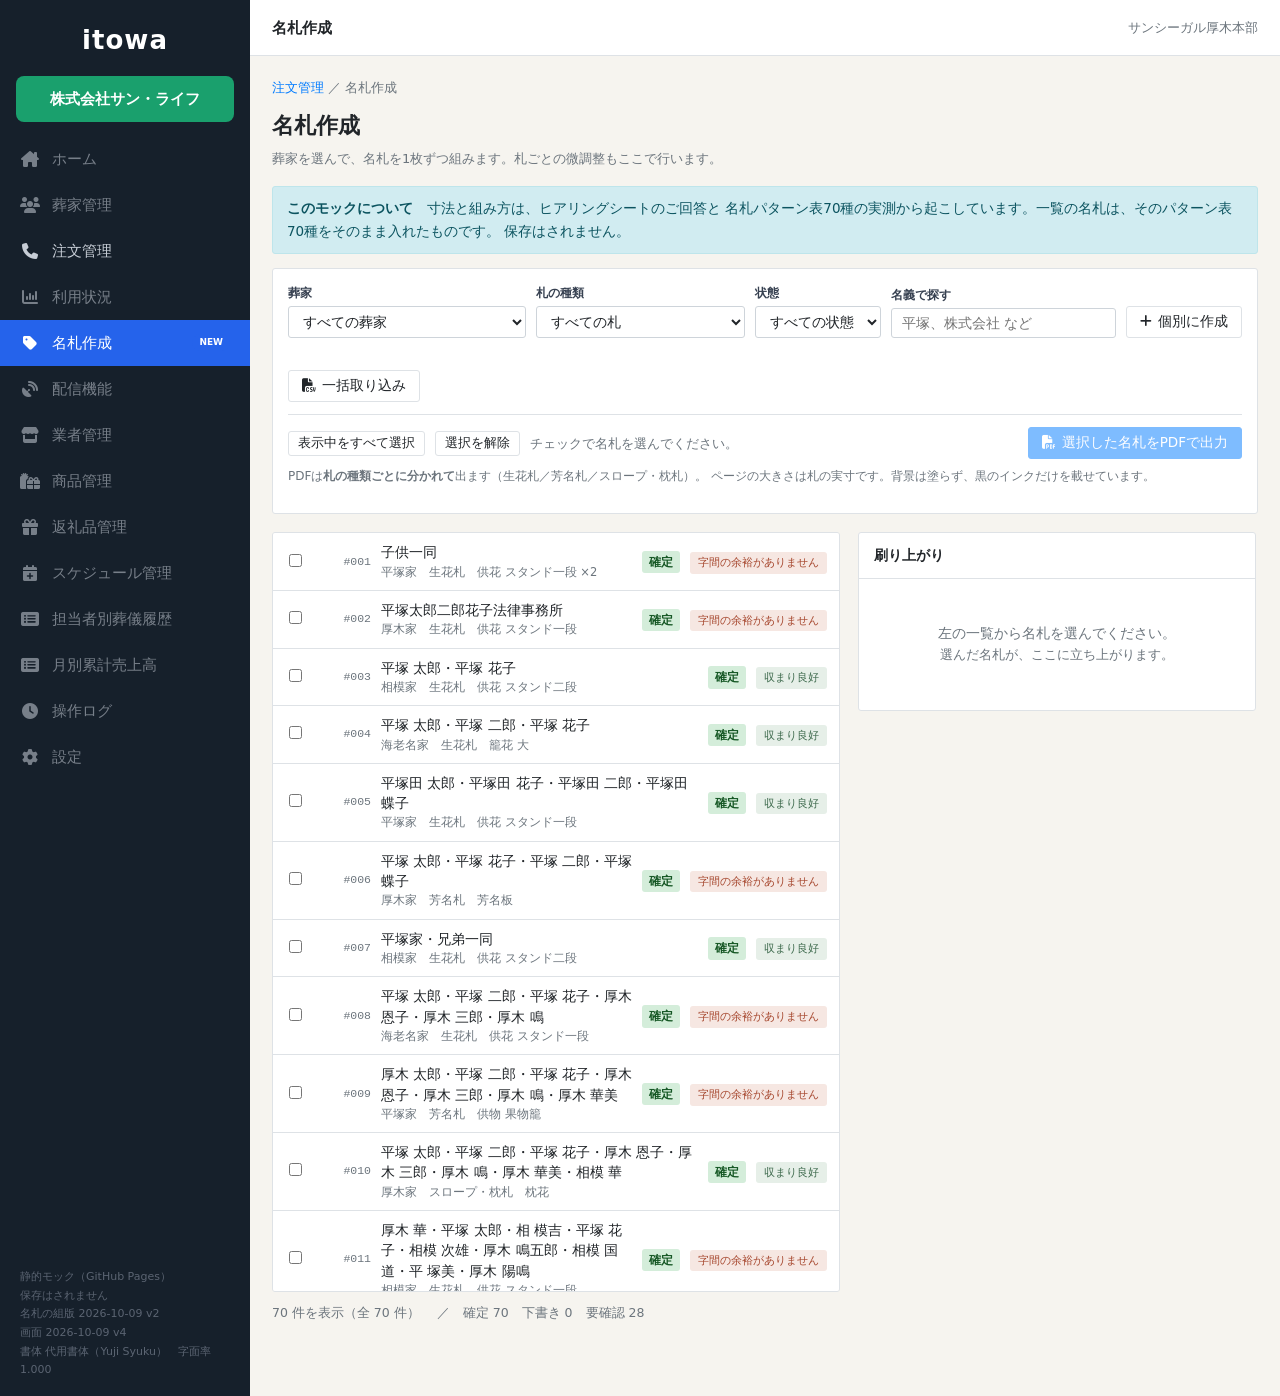
==== commit 091c18df: "Add files via upload" ====
--- a/name-tag.html
+++ b/name-tag.html
@@ -6,6 +6,7 @@
 <title>名札作成｜itowa（サン・ライフ様 仕様モック）</title>
 <link href="https://cdnjs.cloudflare.com/ajax/libs/font-awesome/6.5.1/css/all.min.css" rel="stylesheet">
 <link href="assets/biz.css" rel="stylesheet">
+<link href="assets/font.css" rel="stylesheet">
 <link href="assets/fuda.css" rel="stylesheet">
 </head>
 <body>
@@ -27,6 +28,7 @@
 <script src="assets/fuda.js"></script>
 <script src="assets/data.js"></script>
 <script src="assets/nav.js"></script>
+<script src="assets/csv.js"></script>
 <script src="assets/pdf.js"></script>
 <script>
 NAV.mount('nametag');
@@ -114,95 +116,95 @@
   `<button type="button" class="chip${now===v?' on':''}" onclick="${fn}(${arg(v)})">${esc(l)}</button>`).join('')+`</div>`;
 
 function go(v,o){ if(o)Object.assign(S,o); S.view=v; render(); window.scrollTo(0,0); }
-function render(){ $('#content').innerHTML = S.view==='edit' ? viewEdit() : viewList(); }
+function render(){
+  $('#content').innerHTML = S.view==='import' ? viewImport() : viewMain();
+}
 
 /* ============================================================
-   一覧画面
+   本画面　左に一覧／選んだ名札が右に立ち上がる
    ============================================================ */
-function viewList(){
+function viewMain(){
   const list=rows();
   const nFix=LIST.filter(r=>r.status==='fixed').length;
-  const byFmt={}; LIST.forEach(r=>{const f=FUDA.FORMATS[r.label.fmt]; if(f) byFmt[f.key]=(byFmt[f.key]||0)+1;});
   const ng=LIST.filter(r=>FUDA.verdict(FUDA.geom(r.label))[0]==='warn').length;
 
-  const tr=list.map(r=>{
+  return `<div class="crumb"><a href="orders.html">注文管理</a> ／ 名札作成</div>
+  <div class="page-h"><h1>名札作成</h1></div>
+  <p class="page-lead">葬家を選んで、名札を1枚ずつ組みます。札ごとの微調整もここで行います。</p>
+
+  <div class="alert alert-info"><b>このモックについて</b>　寸法と組み方は、ヒアリングシートのご回答と
+   名札パターン表70種の実測から起こしています。一覧の名札は、そのパターン表70種をそのまま入れたものです。
+   保存はされません。</div>
+
+  <div class="card2">
+    <div class="row">
+      <div style="min-width:190px"><label class="fl">葬家</label>
+        <select class="custom-select" onchange="S.fFun=this.value;render()">${sel(
+          DATA.FUNERALS.map(f=>[f.id,f.name+'（'+f.hall+'）']),S.fFun,'すべての葬家')}</select></div>
+      <div style="min-width:155px"><label class="fl">札の種類</label>
+        <select class="custom-select" onchange="S.fFmt=this.value;render()">${sel(
+          Object.values(FUDA.FORMATS).map(f=>[f.key,f.name+'　'+f.call]),S.fFmt,'すべての札')}</select></div>
+      <div style="min-width:125px"><label class="fl">状態</label>
+        <select class="custom-select" onchange="S.fSt=this.value;render()">${sel(
+          [['fixed','確定'],['draft','下書き']],S.fSt,'すべての状態')}</select></div>
+      <div style="flex:1 1 180px"><label class="fl">名義で探す</label>
+        <input class="form-control" type="text" id="fQ" value="${esc(S.fQ)}" placeholder="平塚、株式会社 など"
+          oninput="S.fQ=this.value;listOnly()"></div>
+      <div><label class="fl">&nbsp;</label>
+        <button class="btn" onclick="addNew()"><i class="fas fa-plus"></i> 個別に作成</button></div>
+      <div><label class="fl">&nbsp;</label>
+        <button class="btn" onclick="go('import',{imStep:1})"><i class="fas fa-file-csv"></i> 一括取り込み</button></div>
+    </div>
+    <div class="row" style="border-top:1px solid var(--border);padding-top:12px;margin-top:12px;align-items:center">
+      <button class="btn btn-sm" onclick="selAll(true)">表示中をすべて選択</button>
+      <button class="btn btn-sm" onclick="selAll(false)">選択を解除</button>
+      <span class="small muted" id="selInfo">${selText()}</span>
+      <span class="spacer"></span>
+      <button class="btn btn-primary" id="pdfBtn" ${S.sel.size?'':'disabled'} onclick="doPdf()">
+        <i class="fas fa-file-pdf"></i> 選択した名札をPDFで出力</button>
+    </div>
+    <p class="help" style="margin-top:8px">PDFは<b>札の種類ごとに分かれて</b>出ます（生花札／芳名札／スロープ・枕札）。
+      ページの大きさは札の実寸です。背景は塗らず、黒のインクだけを載せています。</p>
+    <div id="pdfLog"></div>
+  </div>
+
+  <div class="grid2 wide">
+    <div>
+      <div class="lst" id="lst">${listRows(list)}</div>
+      <p class="small muted" style="margin-top:10px" id="cnt">${list.length} 件を表示（全 ${LIST.length} 件）
+        　／　確定 ${nFix}　下書き ${LIST.length-nFix}　要確認 ${ng}</p>
+    </div>
+    <aside id="side">${asideHtml()}</aside>
+  </div>`;
+}
+
+function listRows(list){
+  if(!list.length) return `<div class="empty">条件に合う名札がありません</div>`;
+  return list.map(r=>{
     const f=fun(r.funeralId), fm=FUDA.FORMATS[r.label.fmt];
     const [vk,vm]=FUDA.verdict(FUDA.geom(r.label));
     const nAdj=ADJF.filter(([k])=>r.label.adj&&r.label.adj[k]).length;
-    return `<tr>
-      <td style="width:32px"><input type="checkbox" ${S.sel.has(r.id)?'checked':''}
-        onchange="toggleSel('${r.id}')"></td>
-      <td class="mono" style="width:68px">${r.no?('#'+String(r.no).padStart(3,'0')):'新規'}</td>
-      <td>${filled(r)?esc(FUDA.summary(r.label)):'<span class="muted">未入力</span>'}
-        ${nAdj?`<span class="badge b-primary" style="margin-left:6px">微調整 ${nAdj}</span>`:''}</td>
-      <td class="nowrap">${f?esc(f.name):'—'}</td>
-      <td class="nowrap">${fm?esc(fm.name):'—'}</td>
-      <td class="nowrap small muted">${esc(DATA.ITEM(r.itemId).name)}${r.qty>1?' ×'+r.qty:''}</td>
-      <td>${r.status==='fixed'?'<span class="badge b-success">確定</span>'
-                              :'<span class="badge b-warning">下書き</span>'}</td>
-      <td><span class="fv ${vk}">${esc(vm)}</span></td>
-      <td class="nowrap">
-        <button class="btn btn-outline btn-sm" onclick="editLabel('${r.id}')">編集</button>
-        <button class="btn btn-outline btn-sm" onclick="dupLabel('${r.id}')">複製</button></td>
-    </tr>`;}).join('');
-
-  return `<div class="crumb"><a href="orders.html">注文管理</a> ／ 名札作成</div>
-  <h1 class="page">名札作成</h1>
-
-  <div class="alert alert-info"><b>このモックについて</b>　寸法と組み方は、ヒアリングシートのご回答と
-   名札パターン表70種の実測から起こしています。一覧の名札は、そのパターン表70種をそのまま入れたものです。
-   保存はされません。</div>
-
-  <div class="tiles">
-    <div class="tile accent"><div class="k">名札 総数</div><div class="v">${LIST.length}<small>枚</small></div></div>
-    <div class="tile"><div class="k">確定済</div><div class="v">${nFix}<small>枚</small></div></div>
-    <div class="tile"><div class="k">下書き</div><div class="v">${LIST.length-nFix}<small>枚</small></div></div>
-    <div class="tile"><div class="k">要確認</div><div class="v">${ng}<small>枚</small></div>
-      <div class="small muted">字間・はみ出しの判定</div></div>
-  </div>
-
-  <div class="card">
-    <div class="card-header">名札リスト<span class="spacer"></span>
-      <button class="btn btn-primary btn-sm" onclick="addNew()"><i class="fas fa-plus"></i> 個別に作成</button>
-      <button class="btn btn-success btn-sm" id="pdfBtn" ${S.sel.size?'':'disabled'} onclick="doPdf()">
-        <i class="fas fa-file-pdf"></i> 選択したものを出力</button>
-    </div>
-    <div class="card-body">
-      <div class="row" style="margin-bottom:12px">
-        <div style="min-width:200px"><label class="fl">葬家</label>
-          <select class="custom-select" onchange="S.fFun=this.value;render()">${sel(
-            DATA.FUNERALS.map(f=>[f.id,f.name+'（'+f.hall+'）']),S.fFun,'すべての葬家')}</select></div>
-        <div style="min-width:160px"><label class="fl">札の種類</label>
-          <select class="custom-select" onchange="S.fFmt=this.value;render()">${sel(
-            Object.values(FUDA.FORMATS).map(f=>[f.key,f.name+'　'+f.call]),S.fFmt,'すべての札')}</select></div>
-        <div style="min-width:130px"><label class="fl">状態</label>
-          <select class="custom-select" onchange="S.fSt=this.value;render()">${sel(
-            [['fixed','確定'],['draft','下書き']],S.fSt,'すべての状態')}</select></div>
-        <div style="flex:1 1 200px"><label class="fl">名義で探す</label>
-          <input class="form-control" type="text" value="${esc(S.fQ)}" placeholder="平塚、株式会社 など"
-            oninput="S.fQ=this.value;listOnly()"></div>
+    return `<div class="lrow ${S.editId===r.id?'on':''}" onclick="pick('${r.id}')">
+      <div onclick="event.stopPropagation()"><input type="checkbox" ${S.sel.has(r.id)?'checked':''}
+        onchange="toggleSel('${r.id}')"></div>
+      <div class="no">${r.no?('#'+String(r.no).padStart(3,'0')):'新規'}</div>
+      <div>
+        <div class="nm">${filled(r)?esc(FUDA.summary(r.label)):'<span class="muted">未入力</span>'}</div>
+        <div class="mt">${f?esc(f.name):''}　${fm?esc(fm.name):'—'}　${esc(DATA.ITEM(r.itemId).name)}${
+          r.qty>1?' ×'+r.qty:''}${nAdj?`　<span style="color:var(--primary)">微調整${nAdj}件</span>`:''}</div>
       </div>
-
-      ${list.length?`<table class="table"><thead><tr>
-        <th style="width:32px"><input type="checkbox" onchange="selAll(this.checked)"></th>
-        <th>No.</th><th>名札の内容</th><th>葬家</th><th>札の種類</th><th>商品</th>
-        <th>状態</th><th>収まり</th><th></th></tr></thead>
-        <tbody>${tr}</tbody></table>`
-       :`<div class="empty">条件に合う名札がありません</div>`}
-
-      <div class="toolbar" style="margin-top:12px">
-        <span class="muted small" id="selInfo">${selText()}</span>
-        <span class="spacer"></span>
-        <button class="btn btn-outline btn-sm" onclick="selAll(true)">表示中をすべて選択</button>
-        <button class="btn btn-outline btn-sm" onclick="selAll(false)">選択を解除</button>
-      </div>
-      <p class="help">PDFは<b>札の種類ごとに分かれて</b>出ます（生花札／芳名札／スロープ・枕札）。
-        ページの大きさは札の実寸です。背景は塗らず、黒のインクだけを載せています。</p>
-      <div id="pdfLog"></div>
-    </div>
-  </div>
-  <p class="small muted">${list.length} 件を表示（全 ${LIST.length} 件）</p>`;
-}
+      <div>${r.status==='fixed'?'<span class="badge b-success">確定</span>'
+                              :'<span class="badge b-warning">下書き</span>'}</div>
+      <div><span class="fv ${vk}">${esc(vm)}</span></div>
+    </div>`;}).join('');
+}
+function drawList(){
+  const e=$('#lst'); if(e) e.innerHTML=listRows(rows());
+  const c=$('#cnt'); if(c){ const n=rows().length, nFix=LIST.filter(r=>r.status==='fixed').length,
+    ng=LIST.filter(r=>FUDA.verdict(FUDA.geom(r.label))[0]==='warn').length;
+    c.textContent=`${n} 件を表示（全 ${LIST.length} 件）　／　確定 ${nFix}　下書き ${LIST.length-nFix}　要確認 ${ng}`; }
+}
+function pick(id){ S.editId=id; drawList(); const a=$('#side'); if(a) a.innerHTML=asideHtml(); }
 function sel(opts,now,all){
   return `<option value="">${all}</option>`+opts.map(([v,l])=>
     `<option value="${esc(v)}" ${now===v?'selected':''}>${esc(l)}</option>`).join('');
@@ -213,19 +215,23 @@
   const p=Object.entries(by).map(([k,v])=>`${k} ${v}枚`);
   return `選択 ${ch.length} 件　／　${p.join('　')}　→　PDF ${p.length}ファイル`;
 }
-function listOnly(){ render(); const e=$('#content input[placeholder^="平塚"]');
-  if(e){e.focus(); e.setSelectionRange(e.value.length,e.value.length);} }
+function listOnly(){ drawList(); }
 function toggleSel(id){ S.sel.has(id)?S.sel.delete(id):S.sel.add(id);
   const i=$('#selInfo'); if(i)i.textContent=selText();
   const b=$('#pdfBtn'); if(b)b.disabled=!S.sel.size; }
-function selAll(on){ rows().forEach(r=>on?S.sel.add(r.id):S.sel.delete(r.id)); render(); }
-
-function editLabel(id){ S.editId=id; go('edit'); }
+function selAll(on){ rows().forEach(r=>on?S.sel.add(r.id):S.sel.delete(r.id));
+  drawList(); const i=$('#selInfo'); if(i)i.textContent=selText();
+  const b=$('#pdfBtn'); if(b)b.disabled=!S.sel.size; }
+
+/* 一覧と右側だけを描きなおす（ページ全体は作りなおさない） */
+function redraw(){ drawList(); const a=$('#side'); if(a) a.innerHTML=asideHtml(); }
+function editLabel(id){ pick(id); }
 function dupLabel(id){
   const src=LIST.find(r=>r.id===id); seq++;
   const r=Object.assign({},src,{id:'NEW'+seq,no:0,status:'draft',
     label:JSON.parse(JSON.stringify(src.label))});
-  LIST.unshift(r); S.editId=r.id; go('edit');
+  LIST.unshift(r); S.editId=r.id;
+  if(S.view!=='list'){ go('list'); } else { redraw(); scrollSide(); }
 }
 function addNew(){
   seq++;
@@ -234,101 +240,249 @@
     label:{fmt:S.fFmt||'seika',adj:{},kind:'ind',lead:'',withRel:false,perRow:0,
            names:[{na:'',rel:'',couple:false}],
            corps:[{type:'株式会社',co:'',ti:'代表取締役',na:''}]}};
-  LIST.unshift(r); S.editId=r.id; go('edit');
+  LIST.unshift(r); S.editId=r.id;
+  if(S.view!=='list'){ go('list'); } else { redraw(); scrollSide(); }
+  const e=$('#na0'); if(e) e.focus();
+}
+function scrollSide(){ const a=$('#side'); if(a) a.scrollIntoView({block:'start',behavior:'smooth'}); }
+
+/* ============================================================
+   一括取り込み（札種ごとのCSV）
+   ============================================================ */
+const IM={step:1, fmt:'seika', rows:[], cand:[], pick:0, fileName:''};
+
+function viewImport(){
+  const steps=['テンプレート','読み込み','自動で割り当て','1件ずつ確認','名札リストへ追加'];
+  const head=`<div class="crumb"><a href="orders.html">注文管理</a> ／
+    <a href="#" onclick="go('list');return false">名札作成</a> ／ 一括取り込み</div>
+  <h1 class="page">一括取り込み</h1>
+  <div class="stepper">${steps.map((t,i)=>`<div class="st ${IM.step===i+1?'on':''} ${IM.step>i+1?'done':''}">
+    <span class="n">${IM.step>i+1?'✓':i+1}</span>${t}</div>`).join('')}</div>`;
+
+  if(IM.step===1) return head+`
+  <div class="card"><div class="card-header">1. 札の種類ごとにテンプレートCSVを取る</div>
+    <div class="card-body">
+      <p class="small muted" style="margin-top:0">札の種類ごとに<b>入る名義の数が違う</b>ため、
+        テンプレートも札種ごとに分けています。Excelでそのまま開けるよう、BOM付きのUTF-8で出します。</p>
+      <div class="flist">${Object.values(FUDA.FORMATS).map(F=>`<div class="frowx">
+        <div class="fn mono">名札テンプレート_${esc(F.name)}.csv</div>
+        <span class="badge b-primary">${F.W}×${F.H}mm</span>
+        <span class="small muted nowrap">連名 ${maxNamesOf(F.key)} 名まで</span>
+        <button class="btn btn-outline btn-sm" onclick="dlTemplate('${F.key}')">ダウンロード</button>
+      </div>`).join('')}</div>
+      <div class="alert alert-info" style="margin:14px 0 0">
+        <b>列は1行＝1名義です。</b>同じ「注文番号」の行をまとめて1枚の名札にします。
+        連名12名なら12行です。横に広がらないので、Excelで扱いやすくなります。<br>
+        会社種別・会社名・肩書・氏名を分けて書けない場合は、
+        <b>「名義（自由入力）」の1列だけ</b>でも構いません。読み込むときに自動で分けます。</div>
+    </div>
+    <div class="card-footer"><button class="btn btn-outline" onclick="go('list')">戻る</button>
+      <span class="spacer"></span>
+      <button class="btn btn-primary" onclick="IM.step=2;render()">次へ</button></div></div>`;
+
+  if(IM.step===2) return head+`
+  <div class="card"><div class="card-header">2. 記入済みのCSVを読み込む</div>
+    <div class="card-body">
+      <div class="fld" style="max-width:280px"><label>この取り込みの札の種類</label>
+        <select class="custom-select" onchange="IM.fmt=this.value">${
+          Object.values(FUDA.FORMATS).map(F=>`<option value="${F.key}" ${IM.fmt===F.key?'selected':''}
+            >${esc(F.name)}　${F.call}</option>`).join('')}</select>
+        <div class="help">CSVに「商品」が書いてあれば、そちらが優先されます。</div></div>
+      <div class="drop" id="drop">
+        ここにCSVファイルをドロップ<br><span class="small">または</span><br>
+        <input type="file" accept=".csv,text/csv" id="csvFile" style="display:none" onchange="onFile(this)">
+        <button class="btn btn-primary btn-sm" style="margin-top:8px"
+          onclick="document.getElementById('csvFile').click()">ファイルを選択</button>
+        <button class="btn btn-outline btn-sm" style="margin-top:8px" onclick="demoCsv()">サンプルで試す</button>
+        <div class="small" style="margin-top:9px">UTF-8・Shift_JIS を自動で見分けます</div>
+      </div>
+      <div id="imErr"></div>
+    </div>
+    <div class="card-footer"><button class="btn btn-outline" onclick="IM.step=1;render()">戻る</button></div></div>`;
+
+  if(IM.step===3){
+    const low=IM.cand.filter(c=>c.conf<0.8||c.warnings.length).length;
+    return head+`
+    <div class="card"><div class="card-header">3. 自動で割り当てた結果
+      <span class="spacer"></span>
+      <span class="small muted">${esc(IM.fileName)}　${IM.cand.length} 枚</span></div>
+      <div class="card-body">
+        <p class="small muted" style="margin-top:0">お客様から受け取るデータは、itowa の様式とは限りません。
+          1つのセルに社名・肩書・氏名が混ざっていても分解し、個人か法人かも見分けます。
+          <b>分け方の規則は、お預かりした名札パターン表70種から起こしています。</b></p>
+        ${low?`<div class="alert alert-warn">${low} 枚は確認をおすすめします。下の一覧で先頭に出しています。</div>`
+             :`<div class="alert alert-success">すべて確度が高く、上限を超えるものもありません。</div>`}
+        <table class="table"><thead><tr>
+          <th>注文番号</th><th>区分</th><th>会社・団体名</th><th>肩書</th><th>名義</th>
+          <th class="num">枚</th><th>確度</th></tr></thead><tbody>
+          ${IM.cand.slice().sort((a,b)=>(a.conf-a.warnings.length)-(b.conf-b.warnings.length))
+            .map(c=>{const L=c.label; return `<tr>
+            <td class="mono nowrap">${esc(c.key)}</td>
+            <td><span class="badge ${L.kind==='corp'?'b-info':'b-secondary'}">${
+              L.kind==='corp'?'法人':'個人'}</span></td>
+            <td class="small">${L.kind==='corp'?esc(L.corps.map(p=>p.co).filter(Boolean).join(' ／ ')||'—'):'—'}</td>
+            <td class="small">${L.kind==='corp'?esc(L.corps.map(p=>p.ti).filter(Boolean).join(' ／ ')||'—'):'—'}</td>
+            <td class="small"><b>${esc(FUDA.summary(L))}</b>
+              ${c.raw.length?`<div class="small muted">元：${esc(c.raw.join(' / '))}</div>`:''}
+              ${c.warnings.map(w=>`<div class="small" style="color:#856404">⚠ ${esc(w)}</div>`).join('')}</td>
+            <td class="num">${c.qty}</td>
+            <td>${c.conf<0.8?'<span class="badge b-warning">要確認</span>'
+                            :'<span class="badge b-success">確度高</span>'}</td></tr>`;}).join('')}
+        </tbody></table>
+      </div>
+      <div class="card-footer"><button class="btn btn-outline" onclick="IM.step=2;render()">戻る</button>
+        <span class="spacer"></span>
+        <button class="btn btn-primary" onclick="IM.step=4;IM.pick=0;render()">1件ずつ確認へ</button></div></div>`;
+  }
+
+  if(IM.step===4){
+    const c=IM.cand[IM.pick]||IM.cand[0];
+    return head+`
+    <div class="alert alert-warn">この状態は<b>下書き</b>です。確定するまで出力の対象になりません。</div>
+    <div class="split"><div class="l">
+      <div class="card"><div class="card-header">4. 1件ずつ見る
+        <span class="spacer"></span><span class="small muted">${IM.cand.length} 枚</span></div>
+        <div class="flist" style="border:none;max-height:560px;overflow:auto">
+          ${IM.cand.map((x,i)=>`<div class="frowx ${i===IM.pick?'on':''}" style="cursor:pointer"
+            onclick="IM.pick=${i};render()">
+            <div class="fn"><b>${esc(FUDA.summary(x.label))}</b>
+              <div class="small muted mono">${esc(x.key)}　${esc(FUDA.FORMATS[x.label.fmt].name)}　${x.qty}枚</div></div>
+            <span class="badge ${x.label.kind==='corp'?'b-info':'b-secondary'}">${
+              x.label.kind==='corp'?'法人':'個人'}</span>
+            ${x.warnings.length?'<span class="badge b-warning">要確認</span>':''}
+            <span class="fv ${FUDA.verdict(FUDA.geom(x.label))[0]}">${
+              esc(FUDA.verdict(FUDA.geom(x.label))[1])}</span>
+          </div>`).join('')}</div>
+        <div class="card-footer"><button class="btn btn-outline" onclick="IM.step=3;render()">戻る</button>
+          <span class="spacer"></span>
+          <button class="btn btn-primary" onclick="IM.step=5;render()">すべて名札リストへ</button></div></div>
+    </div>
+    <div class="r"><div class="card">
+      <div class="card-header">プレビュー<span class="spacer"></span>
+        <span class="small muted">${FUDA.FORMATS[c.label.fmt].call}</span></div>
+      <div class="card-body" style="display:flex;justify-content:center">${FUDA.html(c.label,280,{area:true})}</div>
+      ${c.warnings.length?`<div class="card-body" style="border-top:1px solid var(--border)">
+        ${c.warnings.map(w=>`<div class="small" style="color:#856404">⚠ ${esc(w)}</div>`).join('')}</div>`:''}
+    </div></div></div>`;
+  }
+
+  return head+`
+  <div class="card"><div class="card-header">5. 名札リストへ追加</div>
+    <div class="card-body">
+      <div class="alert alert-info"><b>${IM.cand.length} 枚</b>を下書きとして名札リストに追加します。
+        追加したあと、1枚ずつ開いて確定してください。</div>
+      <table class="table"><thead><tr><th>名札の内容</th><th>札の種類</th>
+        <th class="num">枚</th><th>収まり</th></tr></thead><tbody>
+        ${IM.cand.map(c=>{const [vk,vm]=FUDA.verdict(FUDA.geom(c.label));return `<tr>
+          <td class="small">${esc(FUDA.summary(c.label))}</td>
+          <td class="nowrap">${esc(FUDA.FORMATS[c.label.fmt].name)}</td>
+          <td class="num">${c.qty}</td>
+          <td><span class="fv ${vk}">${esc(vm)}</span></td></tr>`;}).join('')}
+      </tbody></table>
+    </div>
+    <div class="card-footer"><button class="btn btn-outline" onclick="IM.step=4;render()">戻る</button>
+      <span class="spacer"></span>
+      <button class="btn btn-success" onclick="commitImport()">名札リストへ追加する</button></div></div>`;
+}
+
+function maxNamesOf(k){ return k==='seika'?MAX_NAMES:(k==='houmei'?8:6); }
+function dlTemplate(k){
+  FUDACSV.download('名札テンプレート_'+FUDA.FORMATS[k].name+'.csv',
+    FUDACSV.template(k,FUDA.FORMATS,maxNamesOf(k)));
+}
+async function onFile(el){
+  const f=el.files&&el.files[0]; if(!f) return;
+  try{ const t=await FUDACSV.readFile(f); loadCsv(t,f.name); }
+  catch(e){ $('#imErr').innerHTML=`<div class="alert alert-danger" style="margin-top:12px">${esc(e.message||e)}</div>`; }
+}
+function demoCsv(){ loadCsv(FUDACSV.template(IM.fmt,FUDA.FORMATS,maxNamesOf(IM.fmt)),'（サンプル）'); }
+function loadCsv(text,name){
+  try{
+    const rows=FUDACSV.parse(text);
+    IM.cand=FUDACSV.toLabels(rows,{FUNERALS:DATA.FUNERALS,ITEMS:DATA.ITEMS,
+      MAX_NAMES:maxNamesOf(IM.fmt),MAX_CORPS:MAX_CORPS,fmt:IM.fmt});
+    if(!IM.cand.length) throw new Error('読み取れる行がありませんでした。');
+    IM.fileName=name; IM.step=3; render();
+  }catch(e){
+    $('#imErr').innerHTML=`<div class="alert alert-danger" style="margin-top:12px">${esc(e.message||e)}</div>`;
+  }
+}
+function commitImport(){
+  IM.cand.forEach(c=>{ seq++;
+    LIST.unshift({id:'CSV'+seq,no:0,funeralId:c.funeralId,itemId:c.itemId,qty:c.qty,
+      route:'CSV',status:'draft',note:c.note,label:c.label}); });
+  const n=IM.cand.length; IM.cand=[]; IM.step=1;
+  go('list'); flash(n+' 枚を下書きとして追加しました。1枚ずつ開いて確定してください。','alert-success');
 }
 
 /* ============================================================
    名札を入力（1枚ずつ）
    ============================================================ */
-function viewEdit(){
-  const r=rec(); if(!r) return '<div class="empty">名札が選択されていません</div>';
-  const L=r.label, f=fun(r.funeralId), fm=FUDA.FORMATS[L.fmt];
-  const sibs=LIST.filter(x=>x.funeralId===r.funeralId);
-  const gj=gaijiIn(L);
-
-  return `<div class="crumb"><a href="orders.html">注文管理</a> ／
-    <a href="#" onclick="go('list');return false">名札作成</a> ／ 名札を入力</div>
-  <h1 class="page">名札を入力</h1>
-
-  <div class="split">
-    <div class="l">
-      <div class="card">
-        <div class="card-header">この名札の宛先
-          <span class="spacer"></span>
-          <span class="small muted mono">${esc(r.id)}${r.no?'　パターン#'+String(r.no).padStart(3,'0'):''}</span>
-          <span class="badge ${r.status==='fixed'?'b-success':'b-warning'}">${
-            r.status==='fixed'?'確定':'下書き'}</span></div>
-        <div class="card-body"><div class="row">
-          <div style="flex:1 1 200px"><label class="fl">葬家</label>
-            <select class="custom-select" onchange="setFun(this.value)">${
-              DATA.FUNERALS.map(f=>`<option value="${f.id}" ${r.funeralId===f.id?'selected':''}
-                >${esc(f.name)}（${esc(f.hall)}）</option>`).join('')}</select></div>
-          <div style="flex:1 1 200px"><label class="fl">商品</label>
-            <select class="custom-select" onchange="setItem(this.value)">${
-              DATA.ITEMS.map(it=>`<option value="${it.id}" ${r.itemId===it.id?'selected':''}
-                >${esc(it.name)}</option>`).join('')}</select></div>
-          <div style="width:96px"><label class="fl">枚数</label>
-            <select class="custom-select" onchange="setQty(this.value)">${
-              [1,2,3,4,5].map(q=>`<option value="${q}" ${r.qty===q?'selected':''}>${q} 枚</option>`).join('')}</select></div>
-          <div><label class="fl">受け口</label><div class="badge b-secondary"
-            style="padding:7px 10px">${esc(r.route)}</div></div>
-        </div></div>
+function asideHtml(){
+  const r=rec();
+  if(!r) return `<div class="card"><div class="card-header">刷り上がり</div>
+    <div class="empty">左の一覧から名札を選んでください。<br>
+      <span class="small">選んだ名札が、ここに立ち上がります。</span></div></div>`;
+
+  const L=r.label, fm=FUDA.FORMATS[L.fmt], gj=gaijiIn(L);
+
+  return `
+  <div class="card">
+    <div class="card-header">刷り上がり<span class="spacer"></span>
+      <span class="badge ${r.status==='fixed'?'b-success':'b-warning'}">${
+        r.status==='fixed'?'確定':'下書き'}</span></div>
+    <div class="card-body" style="padding-bottom:6px">
+      <div class="small muted">${esc(fun(r.funeralId).name)}　${esc(DATA.ITEM(r.itemId).name)}${
+        r.qty>1?'　×'+r.qty:''}</div>
+      <div class="small muted mono">${esc(r.id)}　${esc(fm.name)} ${fm.call}${
+        r.no?'　パターン#'+String(r.no).padStart(3,'0'):''}</div>
+    </div>
+    <div class="card-body" style="display:flex;justify-content:center;padding-top:8px" id="fudabox">${
+      FUDA.html(L,300,{area:true})}</div>
+    <div class="card-body" style="border-top:1px solid var(--border)" id="metrics">${metricsHtml(L)}</div>
+  </div>
+
+  <div class="card">
+    <div class="card-header">名札の内容<span class="spacer"></span>
+      <span class="badge ${filled(r)?'b-success':'b-secondary'}" id="lbadge">${
+        filled(r)?'入力済':'未入力'}</span></div>
+    <div class="card-body">
+      <div class="row" style="margin-bottom:10px">
+        <div style="flex:1 1 150px"><label class="fl">葬家</label>
+          <select class="custom-select" onchange="setFun(this.value)">${
+            DATA.FUNERALS.map(f=>`<option value="${f.id}" ${r.funeralId===f.id?'selected':''}
+              >${esc(f.name)}</option>`).join('')}</select></div>
+        <div style="flex:1 1 150px"><label class="fl">商品</label>
+          <select class="custom-select" onchange="setItem(this.value)">${
+            DATA.ITEMS.map(it=>`<option value="${it.id}" ${r.itemId===it.id?'selected':''}
+              >${esc(it.name)}</option>`).join('')}</select></div>
+        <div style="width:84px"><label class="fl">枚数</label>
+          <select class="custom-select" onchange="setQty(this.value)">${
+            [1,2,3,4,5].map(q=>`<option value="${q}" ${r.qty===q?'selected':''}>${q} 枚</option>`).join('')}</select></div>
       </div>
-
-      <div class="card">
-        <div class="card-header">${esc(DATA.ITEM(r.itemId).name)}
-          <span class="badge b-primary">${esc(fm.name)}</span>
-          <span class="small muted">${fm.call}／${fm.W}×${fm.H}mm</span>
-          <span class="spacer"></span>
-          <span class="badge ${filled(r)?'b-success':'b-secondary'}" id="lbadge">${
-            filled(r)?'名札 入力済':'名札 未入力'}</span>
-        </div>
-        <div class="card-body">${formHtml(r)}
-          <div class="fld" style="margin-top:12px"><label>備考・メモ（旧漢字・外字・指示など）</label>
-            <textarea class="form-control" rows="2" placeholder="例）「髙」は旧字／「﨑」は立つ崎"
-              oninput="setNote(this.value)">${esc(r.note)}</textarea></div>
-          <div class="pvline">名札プレビュー：<b id="pvtext">${esc(FUDA.summary(L))||'—'}</b></div>
-          ${gj.length?`<div class="alert alert-warn" style="margin:12px 0 0">
-            外字の可能性がある文字が含まれています：<b>${gj.map(esc).join('　')}</b>
-            <div class="small" style="margin-top:4px">MJ番号まで特定しておくと、字形の取り違えを防げます。
-             違う字形が必要な場合は、各入力欄の「字が出ない」から探してください。</div></div>`:''}
-        </div>
-        <div class="card-footer">
-          <button class="btn btn-outline" onclick="go('list')"><i class="fas fa-arrow-left"></i> 名札リストへ戻る</button>
-          <span class="spacer"></span>
-          <button class="btn btn-outline" onclick="saveDraft()">下書き保存</button>
-          <button class="btn btn-primary" id="fixBtn" ${filled(r)?'':'disabled'} onclick="fixLabel()">確定する</button>
-        </div>
-      </div>
-
-      ${sibs.length>1?`<div class="card">
-        <div class="card-header">${f?esc(f.name):''} の名札（${sibs.length}）</div>
-        <div class="flist" style="border:none">${sibs.slice(0,12).map(x=>`<div class="frowx ${x.id===r.id?'on':''}">
-          <div class="fn">${filled(x)?esc(FUDA.summary(x.label)):'<span class="muted">未入力</span>'}</div>
-          <span class="badge ${x.status==='fixed'?'b-success':'b-warning'}">${
-            x.status==='fixed'?'確定':'下書き'}</span>
-          ${x.id===r.id?'<span class="badge b-primary">編集中</span>'
-            :`<button class="btn btn-outline btn-sm" onclick="editLabel('${x.id}')">編集</button>`}
-        </div>`).join('')}</div>
-        ${sibs.length>12?`<div class="card-footer"><span class="small muted">
-          ほか ${sibs.length-12} 枚は名札リストから開いてください。</span></div>`:''}
-      </div>`:''}
-    </div>
-
-    <div class="r">
-      <div class="card">
-        <div class="card-header">プレビュー<span class="spacer"></span>
-          <span class="small muted">実寸 ${fm.W}×${fm.H}mm</span></div>
-        <div class="card-body" style="display:flex;justify-content:center" id="fudabox">${
-          FUDA.html(L,300,{area:true})}</div>
-        <div class="card-body" style="border-top:1px solid var(--border);padding-top:11px" id="metrics">${
-          metricsHtml(L)}</div>
-        <div class="card-footer">
-          <button class="btn ${S.tune?'btn-primary':'btn-outline-primary'}" style="width:100%"
-            onclick="S.tune=!S.tune;render()">微調整 ${S.tune?'を閉じる':'を開く'}</button></div>
-      </div>
-      ${S.tune?tunePanel(L):''}
-    </div>
+      ${formHtml(r)}
+      <div class="fld" style="margin-top:12px"><label>備考・メモ（旧漢字・外字・指示など）</label>
+        <textarea class="form-control" rows="2" placeholder="例）「髙」は旧字／「﨑」は立つ崎"
+          oninput="setNote(this.value)">${esc(r.note)}</textarea></div>
+      <div class="pvline">名札プレビュー：<b id="pvtext">${esc(FUDA.summary(L))||'—'}</b></div>
+      ${gj.length?`<div class="alert alert-warn" style="margin:12px 0 0">
+        外字の可能性がある文字が含まれています：<b>${gj.map(esc).join('　')}</b>
+        <div class="small" style="margin-top:4px">MJ番号まで特定しておくと、字形の取り違えを防げます。
+         違う字形が必要な場合は、各入力欄の「字が出ない」から探してください。</div></div>`:''}
+    </div>
+    <div class="card-footer">
+      <button class="btn btn-sm" onclick="dupLabel('${r.id}')">複製</button>
+      <span class="spacer"></span>
+      <button class="btn btn-sm" onclick="saveDraft()">下書き保存</button>
+      <button class="btn btn-primary btn-sm" id="fixBtn" ${filled(r)?'':'disabled'}
+        onclick="fixLabel()">確定する</button>
+    </div>
+  </div>
+
+  <div class="card">
+    <div class="card-header">この1枚の微調整<span class="spacer"></span>
+      <button class="btn btn-sm" onclick="resetAdj()">0に戻す</button></div>
+    <div class="card-body" style="padding-top:11px">${tuneBody(L)}</div>
   </div>`;
 }
 
@@ -440,35 +594,29 @@
   </table>`;
 }
 
-/* ---------- 微調整パネル ---------- */
-function tunePanel(L){
+/* ---------- 微調整 ---------- */
+function tuneBody(L){
   const sp=FUDA.specsOf(L,FUDA.MEAS), kinds=new Set(sp.map(x=>x.t)), mm=fieldMM(L);
   const hasRel=L.withRel&&sp.some(x=>x.t==='name');
   const alone=kinds.size<=1;
-  if(!kinds.size) return `<div class="tune"><div class="tb">
-    <span class="muted small">名義を入れると、調整できる項目が出ます。</span></div></div>`;
-  return `<div class="tune">
-    <div class="th">微調整<span class="spacer"></span>
-      <button class="btn btn-outline btn-sm" onclick="resetAdj()">0に戻す</button></div>
-    <div class="tb">
-      <p class="small muted" style="margin-top:0">フィールドごとに ±5 段階、1段階が5%です。
-        <b>相対比率</b>方式のため、上げた行は必ず相対的に大きくなり、そのぶん他の行が小さくなります。
-        全体はつねに印字領域に収まります。</p>
-      ${ADJF.map(([k,lab,kk])=>{
-        const v=(L.adj&&L.adj[k])||0;
-        const present = k==='rel'?hasRel:kinds.has(ADJ_T[k]);
-        const dead = !present || (alone && k!=='rel');
-        return `<div class="slrow ${dead?'dead':''}">
-          <div class="slh"><span class="kk">${kk}</span><span class="lab">${lab}</span>
-            <span class="mm" data-mm="${k}">${(mm[k]||0).toFixed(1)}mm</span>
-            <span class="val ${v===0?'z':''}" data-v="${k}">${v>0?'+':''}${v}</span></div>
-          <input type="range" min="-5" max="5" step="1" value="${v}" ${dead?'disabled':''}
-            oninput="setAdj('${k}',this.value)"></div>`;}).join('')}
-      ${alone?`<p class="small" style="color:#856404">この札は列が全部おなじ種類なので、
-        個々の大きさを動かしても結果は変わりません。</p>`:''}
-      <div class="help">微調整は名札1枚ごとに保存されます。この画面でのみ調整でき、
-        注文管理やお客様の画面には出ません。</div>
-    </div></div>`;
+  if(!kinds.size) return `<span class="muted small">名義を入れると、調整できる項目が出ます。</span>`;
+  return `<p class="small muted" style="margin-top:0">フィールドごとに ±5 段階、1段階が5%です。
+      <b>相対比率</b>方式のため、上げた行は必ず相対的に大きくなり、そのぶん他の行が小さくなります。
+      全体はつねに印字領域に収まります。</p>
+    ${ADJF.map(([k,lab,kk])=>{
+      const v=(L.adj&&L.adj[k])||0;
+      const present = k==='rel'?hasRel:kinds.has(ADJ_T[k]);
+      const dead = !present || (alone && k!=='rel');
+      return `<div class="slrow ${dead?'dead':''}">
+        <div class="slh"><span class="kk">${kk}</span><span class="lab">${lab}</span>
+          <span class="mm" data-mm="${k}">${(mm[k]||0).toFixed(1)}mm</span>
+          <span class="val ${v===0?'z':''}" data-v="${k}">${v>0?'+':''}${v}</span></div>
+        <input type="range" min="-5" max="5" step="1" value="${v}" ${dead?'disabled':''}
+          oninput="setAdj('${k}',this.value)"></div>`;}).join('')}
+    ${alone?`<p class="small" style="color:#856404">この札は列が全部おなじ種類なので、
+      個々の大きさを動かしても結果は変わりません。</p>`:''}
+    <div class="help">微調整は名札1枚ごとに保存されます。この画面でのみ調整でき、
+      注文管理やお客様の画面には出ません。</div>`;
 }
 
 /* ============================================================
@@ -488,28 +636,28 @@
 }
 function touch(){ const r=rec(); if(r&&r.status==='fixed') r.status='draft'; }
 
-function setFun(v){ rec().funeralId=v; touch(); render(); }
+function setFun(v){ rec().funeralId=v; touch(); redraw(); }
 function setItem(v){ const r=rec(); r.itemId=v;
-  const it=DATA.ITEM(v); if(it&&it.fmt) r.label.fmt=it.fmt; touch(); render(); }
-function setQty(v){ rec().qty=+v; touch(); render(); }
-function setFmt(v){ rec().label.fmt=v; touch(); render(); }
-function setKind(v){ const L=rec().label; L.kind=v; L.adj={}; touch(); render(); }
-function setLead(v){ rec().label.lead=v; touch(); render(); }
-function setRel(v){ const L=rec().label; L.withRel=v; L.adj={}; touch(); render(); }
-function setPer(v){ rec().label.perRow=v; touch(); render(); }
-function setQuick(i,v){ rec().label.names[i].na=v; touch(); render(); }
+  const it=DATA.ITEM(v); if(it&&it.fmt) r.label.fmt=it.fmt; touch(); redraw(); }
+function setQty(v){ rec().qty=+v; touch(); redraw(); }
+function setFmt(v){ rec().label.fmt=v; touch(); redraw(); }
+function setKind(v){ const L=rec().label; L.kind=v; L.adj={}; touch(); redraw(); }
+function setLead(v){ rec().label.lead=v; touch(); redraw(); }
+function setRel(v){ const L=rec().label; L.withRel=v; L.adj={}; touch(); redraw(); }
+function setPer(v){ rec().label.perRow=v; touch(); redraw(); }
+function setQuick(i,v){ rec().label.names[i].na=v; touch(); redraw(); }
 function setCouple(i,v){ const n=rec().label.names[i]; n.couple=v;
-  if(v) n.na=(n.na||'').replace(/\s+/g,''); touch(); render(); }
+  if(v) n.na=(n.na||'').replace(/\s+/g,''); touch(); redraw(); }
 function setN(i,k,v){ rec().label.names[i][k]=v; touch(); refresh(); }
 function setC(i,k,v,re){ rec().label.corps[i][k]=v; touch(); re?render():refresh(); }
 function setNote(v){ rec().note=v; }
 function addN(){ const L=rec().label; if(L.names.length>=MAX_NAMES) return;
-  L.names.push({na:'',rel:'',couple:false}); touch(); render();
+  L.names.push({na:'',rel:'',couple:false}); touch(); redraw();
   const e=$('#na'+(L.names.length-1)); if(e) e.focus(); }
-function rmN(){ const L=rec().label; if(L.names.length>1){L.names.pop(); L.adj={}; touch(); render();} }
+function rmN(){ const L=rec().label; if(L.names.length>1){L.names.pop(); L.adj={}; touch(); redraw();} }
 function addC(){ const L=rec().label; if(L.corps.length>=MAX_CORPS) return;
-  L.corps.push({type:'株式会社',co:'',ti:'',na:''}); touch(); render(); }
-function rmC(){ const L=rec().label; if(L.corps.length>1){L.corps.pop(); L.adj={}; touch(); render();} }
+  L.corps.push({type:'株式会社',co:'',ti:'',na:''}); touch(); redraw(); }
+function rmC(){ const L=rec().label; if(L.corps.length>1){L.corps.pop(); L.adj={}; touch(); redraw();} }
 function setAdj(k,v){
   const L=rec().label; L.adj=L.adj||{}; L.adj[k]=+v; touch();
   const box=$('#fudabox'); if(box) box.innerHTML=FUDA.html(L,300,{area:true});
@@ -520,11 +668,11 @@
   const el=document.querySelector(`[data-v="${k}"]`);
   if(el){ el.textContent=(+v>0?'+':'')+v; el.className='val'+(+v===0?' z':''); }
 }
-function resetAdj(){ rec().label.adj={}; touch(); render(); }
-function saveDraft(){ const r=rec(); r.status='draft';
+function resetAdj(){ rec().label.adj={}; touch(); redraw(); }
+function saveDraft(){ const r=rec(); r.status='draft'; drawList();
   flash('下書きとして保存しました。（モックなので画面を閉じると消えます）','alert-info'); }
 function fixLabel(){ const r=rec(); r.status='fixed';
-  flash('確定しました。出力の対象になります。','alert-success'); render(); }
+  flash('確定しました。出力の対象になります。','alert-success'); redraw(); }
 function flash(msg,cls){
   const b=document.createElement('div'); b.className='alert '+cls;
   b.style.cssText='position:fixed;right:22px;bottom:22px;z-index:70;box-shadow:0 4px 16px rgba(0,0,0,.18)';
@@ -562,7 +710,7 @@
   const L=rec().label;
   if(GT.scope==='n') L.names[GT.idx][GT.field]=(L.names[GT.idx][GT.field]||'')+ch;
   else               L.corps[GT.idx][GT.field]=(L.corps[GT.idx][GT.field]||'')+ch;
-  closeGaiji(); touch(); render();
+  closeGaiji(); touch(); redraw();
 }
 
 /* ============================================================
@@ -591,8 +739,9 @@
 
 /* 注文管理から #注文番号 で飛んできたとき */
 const h0=decodeURIComponent(location.hash.replace(/^#/,''));
-if(h0 && LIST.some(r=>r.id===h0)){ S.editId=h0; S.view='edit'; }
+if(h0 && LIST.some(r=>r.id===h0)) S.editId=h0;
 render();
+if(S.editId){ const el=document.querySelector('.lrow.on'); if(el) el.scrollIntoView({block:'center'}); }
 </script>
 </body>
 </html>
--- a/assets/biz.css
+++ b/assets/biz.css
@@ -0,0 +1,240 @@
+/* ============================================================
+   assets/biz.css — 管理画面（注文管理・名札作成）の外枠と部品
+   ------------------------------------------------------------
+   現行 biz.itowa71.com の画面に合わせています。
+   角丸 3px・プライマリ #007bff・表と帯の配色まで現行どおりです。
+   版数   2026-10-09  v2   （実機の操作画面に寄せて作り直し）
+   ============================================================ */
+:root{
+  --primary:#007bff;--success:#28a745;--danger:#dc3545;--warning:#ffc107;--info:#17a2b8;
+  --secondary:#6c757d;--border:#dee2e6;--muted:#6c757d;--text:#212529;
+  --nav:#16202b;--nav2:#1c2836;--active:#2563eb;--green:#1aa06d;--bg:#f6f4ef;
+  /* 旧クラス用の別名 */
+  --ink:#212529;--line:#dee2e6;--warn:#856404;
+}
+*{box-sizing:border-box}
+html,body{margin:0;padding:0}
+body{font-family:"Noto Sans JP","Hiragino Sans",system-ui,sans-serif;
+  color:var(--text);background:var(--bg);font-size:14px;line-height:1.6;
+  -webkit-font-smoothing:antialiased}
+a{color:var(--primary);text-decoration:none}
+a:hover{text-decoration:underline}
+
+/* ---------- 外枠 ---------- */
+.shell{display:flex;min-height:100vh}
+.sidebar{width:250px;background:var(--nav);color:#c7cdd6;flex-shrink:0;display:flex;flex-direction:column}
+.brand{display:flex;align-items:center;justify-content:center;gap:8px;color:#fff;
+  font-size:26px;font-weight:700;padding:20px 0 14px;letter-spacing:.04em}
+.evt{margin:0 16px 14px;background:var(--green);color:#fff;border-radius:8px;
+  text-align:center;padding:11px 0;font-weight:600;font-size:15px}
+.nav-item2{display:flex;align-items:center;gap:12px;padding:11px 20px;font-size:15px;
+  cursor:pointer;color:#c7cdd6;text-decoration:none}
+.nav-item2 i{width:20px;text-align:center;font-size:16px}
+.nav-item2:hover{background:var(--nav2);color:#fff;text-decoration:none}
+.nav-item2.active{background:var(--active);color:#fff}
+.nav-item2 .tag{margin-left:auto;font-size:9px;background:var(--active);color:#fff;
+  border-radius:10px;padding:1px 7px;font-weight:700}
+.foot{margin-top:auto;padding:16px 20px;font-size:11px;color:#5b6472;line-height:1.7}
+.main{flex:1;min-width:0;display:flex;flex-direction:column}
+.topbar{background:#fff;border-bottom:1px solid var(--border);display:flex;align-items:center;
+  gap:14px;padding:0 22px;height:56px;position:sticky;top:0;z-index:5}
+.topbar .title{font-weight:600;font-size:15px}
+.topbar .spacer,.spacer{flex:1 1 auto}
+.content{padding:22px 22px 60px;flex:1;min-width:0}
+.crumb{font-size:12.5px;color:var(--muted);margin-bottom:10px}
+.page-h{display:flex;align-items:center;gap:12px;margin-bottom:6px;flex-wrap:wrap}
+.page-h h1,h1.page{font-size:22px;font-weight:700;margin:0}
+h1.page{margin:0 0 18px}
+.page-lead{color:var(--muted);font-size:13px;margin:0 0 16px}
+
+/* ---------- カード ---------- */
+.card,.card2{background:#fff;border:1px solid var(--border);border-radius:3px;margin-bottom:18px}
+.card2{padding:15px}
+.card-header{padding:11px 15px;border-bottom:1px solid var(--border);
+  font-weight:600;font-size:14px;display:flex;align-items:center;gap:10px}
+.card-body{padding:15px}
+.card-footer{padding:11px 15px;border-top:1px solid var(--border);background:#fbfbfb;
+  display:flex;align-items:center;gap:8px;flex-wrap:wrap}
+.card2 h2{font-size:14px;margin:0 0 4px;font-weight:600}
+.card2 .lead{color:var(--muted);font-size:12.5px;margin:0 0 12px}
+
+/* ---------- ボタン ---------- */
+.btn{display:inline-flex;align-items:center;justify-content:center;gap:6px;
+  font-family:inherit;font-size:13.5px;padding:6px 13px;border:1px solid var(--border);
+  border-radius:3px;background:#fff;color:var(--text);cursor:pointer;white-space:nowrap}
+.btn:hover{background:#f1f3f5}
+.btn:focus-visible{outline:2px solid #80bdff;outline-offset:1px}
+.btn:disabled{opacity:.5;cursor:not-allowed}
+.btn-primary,.btn.primary{background:var(--primary);border-color:var(--primary);color:#fff}
+.btn-primary:hover,.btn.primary:hover{background:#0069d9;color:#fff}
+.btn-success,.btn.green{background:var(--success);border-color:var(--success);color:#fff}
+.btn-success:hover,.btn.green:hover{background:#218838;color:#fff}
+.btn-secondary{background:var(--secondary);border-color:var(--secondary);color:#fff}
+.btn-outline{background:#fff;border-color:var(--border);color:var(--text)}
+.btn-outline:hover{background:#f1f3f5}
+.btn-outline-primary{background:#fff;border-color:var(--primary);color:var(--primary)}
+.btn-outline-primary:hover{background:var(--primary);color:#fff}
+.btn-danger{background:#fff;border-color:var(--danger);color:var(--danger)}
+.btn-danger:hover{background:var(--danger);color:#fff}
+.btn-sm,.btn.sm{font-size:12.5px;padding:3px 9px}
+
+/* ---------- 入力 ---------- */
+.form-control,.custom-select,input[type=text],select,textarea{
+  width:100%;font-family:inherit;font-size:13.5px;padding:6px 10px;
+  border:1px solid #ced4da;border-radius:3px;background:#fff;color:var(--text)}
+.form-control:focus,.custom-select:focus,
+input[type=text]:focus,select:focus,textarea:focus{
+  outline:none;border-color:#80bdff;box-shadow:0 0 0 2px rgba(0,123,255,.18)}
+textarea{resize:vertical;line-height:1.7}
+input[type=range]{width:100%;accent-color:var(--primary);padding:0;border:none;background:none}
+input[type=checkbox]{accent-color:var(--primary)}
+.fld{margin-bottom:7px}
+.fld>label{display:block;font-size:12px;font-weight:600;color:#374151;margin-bottom:3px}
+label.fl{display:block;font-size:12px;font-weight:600;color:#374151;margin-bottom:3px}
+.cbline{font-size:12.5px;display:flex;gap:6px;align-items:center;margin-bottom:7px;cursor:pointer}
+.help{font-size:12px;color:var(--muted);margin-top:3px}
+.subbox{border:1px solid #eef0f3;border-radius:3px;padding:9px;margin-bottom:9px;background:#fcfcfd}
+.subbox .cap{font-size:11px;color:var(--muted);margin-bottom:5px}
+.pvline{background:#f8f9fa;border:1px solid var(--border);border-radius:3px;
+  padding:7px 10px;font-size:12.5px;margin-top:6px}
+.row{display:flex;gap:10px;flex-wrap:wrap;align-items:flex-end}
+.toolbar{display:flex;align-items:center;gap:8px;flex-wrap:wrap}
+
+/* ---------- チップ ---------- */
+.chips{display:flex;gap:5px;flex-wrap:wrap;margin-bottom:7px}
+.chip{font-family:inherit;font-size:12px;padding:2px 9px;border:1px solid var(--border);
+  background:#f8f9fa;border-radius:12px;cursor:pointer;color:var(--text)}
+.chip:hover{background:#e9ecef}
+.chip.on,.chip[aria-pressed="true"]{background:var(--primary);border-color:var(--primary);color:#fff}
+
+/* ---------- 帯・バッジ ---------- */
+.alert,.banner{padding:10px 14px;border-radius:3px;font-size:13.5px;margin-bottom:14px;line-height:1.7}
+.alert-info,.banner{background:#d1ecf1;border:1px solid #bee5eb;color:#0c5460}
+.alert-warn{background:#fff3cd;border:1px solid #ffeeba;color:#856404}
+.alert-success{background:#d4edda;border:1px solid #c3e6cb;color:#155724}
+.alert-danger{background:#f8d7da;border:1px solid #f5c6cb;color:#721c24}
+.badge{display:inline-block;font-size:11.5px;padding:2px 7px;border-radius:3px;
+  font-weight:600;white-space:nowrap}
+.b-primary{background:#cfe2ff;color:#084298}
+.b-success{background:#d4edda;color:#155724}
+.b-secondary{background:#e2e3e5;color:#41464b}
+.b-warning{background:#fff3cd;color:#856404}
+.b-danger{background:#f8d7da;color:#842029}
+.b-info{background:#d1ecf1;color:#0c5460}
+/* ---------- 数値タイル・絞り込みピル ---------- */
+.tiles{display:flex;gap:14px;flex-wrap:wrap;margin-bottom:18px}
+.tile{flex:1 1 170px;background:#fff;border:1px solid var(--border);border-radius:3px;padding:14px 16px}
+.tile .k{font-size:12px;color:var(--muted)}
+.tile .v{font-size:26px;font-weight:600;font-variant-numeric:tabular-nums;line-height:1.3}
+.tile .v small{font-size:13px;font-weight:400;color:var(--muted);margin-left:3px}
+.tile.accent{border-left:3px solid var(--primary)}
+.pills{display:flex;gap:6px;flex-wrap:wrap;margin-bottom:13px}
+.pill{font-family:inherit;font-size:12.5px;padding:4px 12px;border:1px solid var(--border);
+  background:#fff;border-radius:14px;cursor:pointer;color:var(--text);white-space:nowrap}
+.pill:hover{background:#f1f3f5}
+.pill.on{background:var(--primary);border-color:var(--primary);color:#fff}
+
+/* ---------- 表 ---------- */
+.tblwrap{overflow-x:auto;border:1px solid var(--border);border-radius:3px;background:#fff}
+table,table.table{width:100%;border-collapse:collapse;font-size:13.5px;background:#fff}
+table th,table td{padding:8px 10px;border:1px solid var(--border);
+  vertical-align:middle;text-align:left}
+table thead th,table th{background:#f8f9fa;font-weight:600;white-space:nowrap;font-size:13px}
+table tbody tr:hover{background:#f8fbff}
+table td.num,table td.n{text-align:right;font-variant-numeric:tabular-nums;white-space:nowrap}
+td.nw,th.nw,.nowrap{white-space:nowrap}
+.tblwrap table{min-width:900px;border:none}
+
+/* ---------- 一覧（行リスト） ---------- */
+.flist{border:1px solid var(--border);border-radius:3px;background:#fff}
+.frowx{display:flex;align-items:center;gap:11px;padding:10px 13px;
+  border-bottom:1px solid var(--border);font-size:13.5px}
+.frowx:last-child{border-bottom:none}
+.frowx:hover{background:#f8fbff}
+.frowx.on{background:#f0f7ff;box-shadow:inset 3px 0 0 var(--primary)}
+.frowx .fn{flex:1 1 auto;min-width:0}
+.empty{padding:44px 20px;text-align:center;color:var(--muted);font-size:13.5px}
+
+/* ---------- 手順（ステッパー）・ファイル投入 ---------- */
+.stepper{display:flex;gap:4px;margin-bottom:18px;flex-wrap:wrap}
+.stepper .st{flex:1 1 130px;padding:8px 10px;background:#fff;border:1px solid var(--border);
+  border-radius:3px;display:flex;align-items:center;gap:8px;font-size:12.5px;color:var(--muted)}
+.stepper .st .n{width:20px;height:20px;border-radius:50%;background:#e9ecef;color:var(--muted);
+  display:flex;align-items:center;justify-content:center;font-size:11.5px;font-weight:700;flex:0 0 auto}
+.stepper .st.on{border-color:var(--primary);color:var(--text);font-weight:600}
+.stepper .st.on .n{background:var(--primary);color:#fff}
+.stepper .st.done .n{background:var(--success);color:#fff}
+.drop{border:2px dashed #ced4da;border-radius:4px;padding:30px 20px;text-align:center;
+  background:#fafbfc;color:var(--muted);font-size:13.5px}
+.drop.over{border-color:var(--primary);background:#f0f7ff}
+
+/* ---------- 2段組 ---------- */
+.split{display:flex;gap:18px;align-items:flex-start;flex-wrap:wrap}
+.split .l{flex:1 1 420px;min-width:320px}
+.split .r{flex:0 0 320px;position:sticky;top:76px}
+.grid2{display:grid;grid-template-columns:minmax(0,1fr) 340px;gap:18px;align-items:start}
+.grid2.wide{grid-template-columns:minmax(0,1fr) 400px}
+/* 左の一覧と右の名札は、それぞれ別にスクロールします */
+.grid2>aside{position:sticky;top:76px;max-height:calc(100vh - 96px);
+  overflow-y:auto;padding-right:2px}
+.grid2>aside .card:last-child{margin-bottom:0}
+
+/* 一覧の行（選ぶと右に立ち上がる方式） */
+.lst{border:1px solid var(--border);border-radius:3px;background:#fff;
+  max-height:calc(100vh - 140px);overflow-y:auto}
+.lrow{display:grid;grid-template-columns:26px 50px minmax(0,1fr) auto auto;gap:10px;
+  align-items:center;padding:9px 12px;border-bottom:1px solid var(--border);cursor:pointer}
+.lrow:last-child{border-bottom:none}
+.lrow:hover{background:#f8fbff}
+.lrow.on{background:#f0f7ff;box-shadow:inset 3px 0 0 var(--primary)}
+.lrow .no{font-size:11.5px;color:var(--muted);font-family:ui-monospace,monospace;text-align:right}
+.lrow .nm{font-size:13.5px;line-height:1.5;overflow-wrap:anywhere}
+.lrow .mt{font-size:11.5px;color:var(--muted)}
+
+/* ---------- 微調整パネル ---------- */
+.tune{border:1px solid var(--border);border-radius:3px;background:#fff;margin-top:12px}
+.tune .th{padding:9px 13px;border-bottom:1px solid var(--border);
+  font-weight:600;font-size:13.5px;display:flex;align-items:center;gap:9px}
+.tune .tb{padding:12px 13px}
+.slrow{margin-bottom:11px}
+.slh{display:flex;align-items:baseline;gap:8px;font-size:12.5px;margin-bottom:2px}
+.slh .kk{font-size:11px;background:#e9ecef;color:var(--muted);padding:1px 6px;
+  border-radius:2px;flex:0 0 auto}
+.slh .lab{flex:1 1 auto;overflow:hidden;text-overflow:ellipsis;white-space:nowrap}
+.slh .mm{font-variant-numeric:tabular-nums;color:var(--muted);font-size:12px;flex:0 0 auto}
+.slh .val{background:#cfe2ff;color:#084298;padding:1px 7px;border-radius:2px;
+  font-size:12px;min-width:32px;text-align:center;flex:0 0 auto}
+.slh .val.z{background:#e9ecef;color:var(--muted)}
+.slrow.dead{opacity:.42}
+
+/* ---------- 文字づかい ---------- */
+.muted{color:var(--muted)}
+.small,.note{font-size:12.5px;color:var(--muted);line-height:1.7}
+.mono{font-family:ui-monospace,SFMono-Regular,Menlo,monospace;font-size:12.5px}
+
+/* ---------- 外字ダイアログ ---------- */
+.modal{position:fixed;inset:0;background:rgba(0,0,0,.42);z-index:60;
+  display:flex;align-items:center;justify-content:center;padding:20px}
+.modal .box{background:#fff;border-radius:4px;max-width:560px;width:100%;
+  max-height:86vh;overflow:auto}
+.gcand{display:flex;align-items:center;gap:12px;padding:9px 13px;
+  border-bottom:1px solid var(--border);cursor:pointer}
+.gcand:hover{background:#f8fbff}
+.gcand .gc{font-size:30px;line-height:1.1;width:46px;text-align:center;
+  font-family:"Yu Mincho","Hiragino Mincho ProN",serif}
+.gcand .gph{font-size:11px;color:var(--muted);width:46px;text-align:center;
+  border:1px dashed var(--border);border-radius:3px;padding:6px 0}
+
+@media(max-width:1100px){
+  .grid2,.grid2.wide{grid-template-columns:minmax(0,1fr)}
+  .grid2>aside{position:static}
+  .lst{max-height:none}
+}
+@media(max-width:1000px){
+  .split .r{position:static;flex:1 1 300px}
+  .shell{display:block}
+  .sidebar{width:100%;flex-direction:row;overflow-x:auto;align-items:center}
+  .brand{padding:12px 16px;font-size:18px}
+  .evt,.foot{display:none}
+  .nav-item2{white-space:nowrap;padding:12px 14px}
+}
--- a/assets/font.css
+++ b/assets/font.css
@@ -0,0 +1,52 @@
+/* ============================================================
+   assets/font.css — 名札の書体（★ここだけを差し替えます）
+   ------------------------------------------------------------
+   名札に刷る文字の書体は、このファイル1枚で決まります。
+   3画面とPDFの書き出しが、すべてここを見ています。
+
+   いま入っているのは「代用の書体」です。モリサワ書体ではありません。
+   モリサワ書体に替えるときは、下の【A】か【B】のどちらかに書き換えて
+   ください。HTML も JavaScript も触りません。
+
+   替えたあとは assets/fuda.js の MEAS.face（字面率）も合わせてください。
+   字面率が違うと、同じ文字サイズでも刷り上がりの大きさが変わります。
+   合わせ方は README の「書体を差し替える」をご覧ください。
+   版数   2026-10-09  v1
+   ============================================================ */
+
+/* ---------- いま入っているもの（代用／Google Fonts・無償） ---------- */
+@import url('https://fonts.googleapis.com/css2?family=Yuji+Syuku&display=swap');
+
+:root{
+  --fuda-font: 'Yuji Syuku','Yu Mincho','Hiragino Mincho ProN',serif;
+  --fuda-font-name: '代用書体（Yuji Syuku）';
+}
+
+/* ============================================================
+   【A】フォントファイルをお持ちの場合（サーバーに置いて読み込む）
+
+   ご契約の範囲内で、woff2 に変換したファイルを assets/fonts/ に置き、
+   上の @import と :root を消して、下のコメントを外してください。
+   ※ 配布にあたる置き方になっていないか、ご契約条件をご確認ください。
+     公開リポジトリ（GitHub Pages）にフォントを置くのは避けてください。
+
+@font-face{
+  font-family:'Morisawa Kaisho';
+  src:url('fonts/morisawa-kaisho.woff2') format('woff2');
+  font-weight:normal; font-style:normal; font-display:block;
+}
+:root{
+  --fuda-font: 'Morisawa Kaisho','Yu Mincho',serif;
+  --fuda-font-name: 'モリサワ 〇〇楷書';
+}
+   ------------------------------------------------------------
+   【B】TypeSquare（モリサワのWebフォント）をお使いの場合
+
+   HTML の <head> に TypeSquare の配信タグを入れたうえで、
+   ここは書体名だけを指定します。
+
+:root{
+  --fuda-font: 'A-OTF 正楷書CB1 Pro','Yu Mincho',serif;
+  --fuda-font-name: 'モリサワ 正楷書CB1（TypeSquare）';
+}
+   ============================================================ */
--- a/assets/fuda.css
+++ b/assets/fuda.css
@@ -0,0 +1,27 @@
+/* ============================================================
+   assets/fuda.css — 名札そのものの見た目（3画面共通）
+   紙は紙の色で出します。配色を変えてもここは変えません。
+   ============================================================ */
+/* 書体は assets/font.css で決めています。このファイルでは指定しません。 */
+
+.fuda{position:relative;background:#EDE2CE;border:1px solid #C9B896;color:#1B1814;
+  box-shadow:0 2px 10px rgba(0,0,0,.14);
+  font-family:var(--fuda-font,'Yu Mincho','Hiragino Mincho ProN',serif);
+  background-image:repeating-linear-gradient(90deg,rgba(160,130,90,.10) 0 1px,transparent 1px 5px,
+    rgba(160,130,90,.05) 5px 6px,transparent 6px 13px);
+  display:flex;flex-direction:column;align-items:center;max-width:100%}
+.fuda.flat{box-shadow:none;border-color:#d8cdb6}
+/* PDF に書き出すときの姿。紙そのものの色や枠は刷らない（インクだけ） */
+.fuda.print{background:none!important;background-image:none!important;
+  border:none!important;box-shadow:none!important;color:#000}
+.farea{position:absolute;outline:1px dashed rgba(46,75,95,.42)}
+.fbody{display:flex;flex-direction:column;align-items:center}
+.frow{display:flex;flex-direction:row-reverse;align-items:flex-start;justify-content:center}
+.fcol{display:flex;flex-direction:column;align-items:center}
+.gl{display:block}
+.fft{position:absolute;left:0;width:100%;text-align:center;color:#6b5b45}
+
+/* 判定バッジ */
+.fv{display:inline-block;font-size:11px;padding:2px 8px;border-radius:3px;white-space:nowrap}
+.fv.ok{background:#E6EFE8;color:#3F6B4E}
+.fv.warn{background:#F6E7E2;color:#A6472E}
